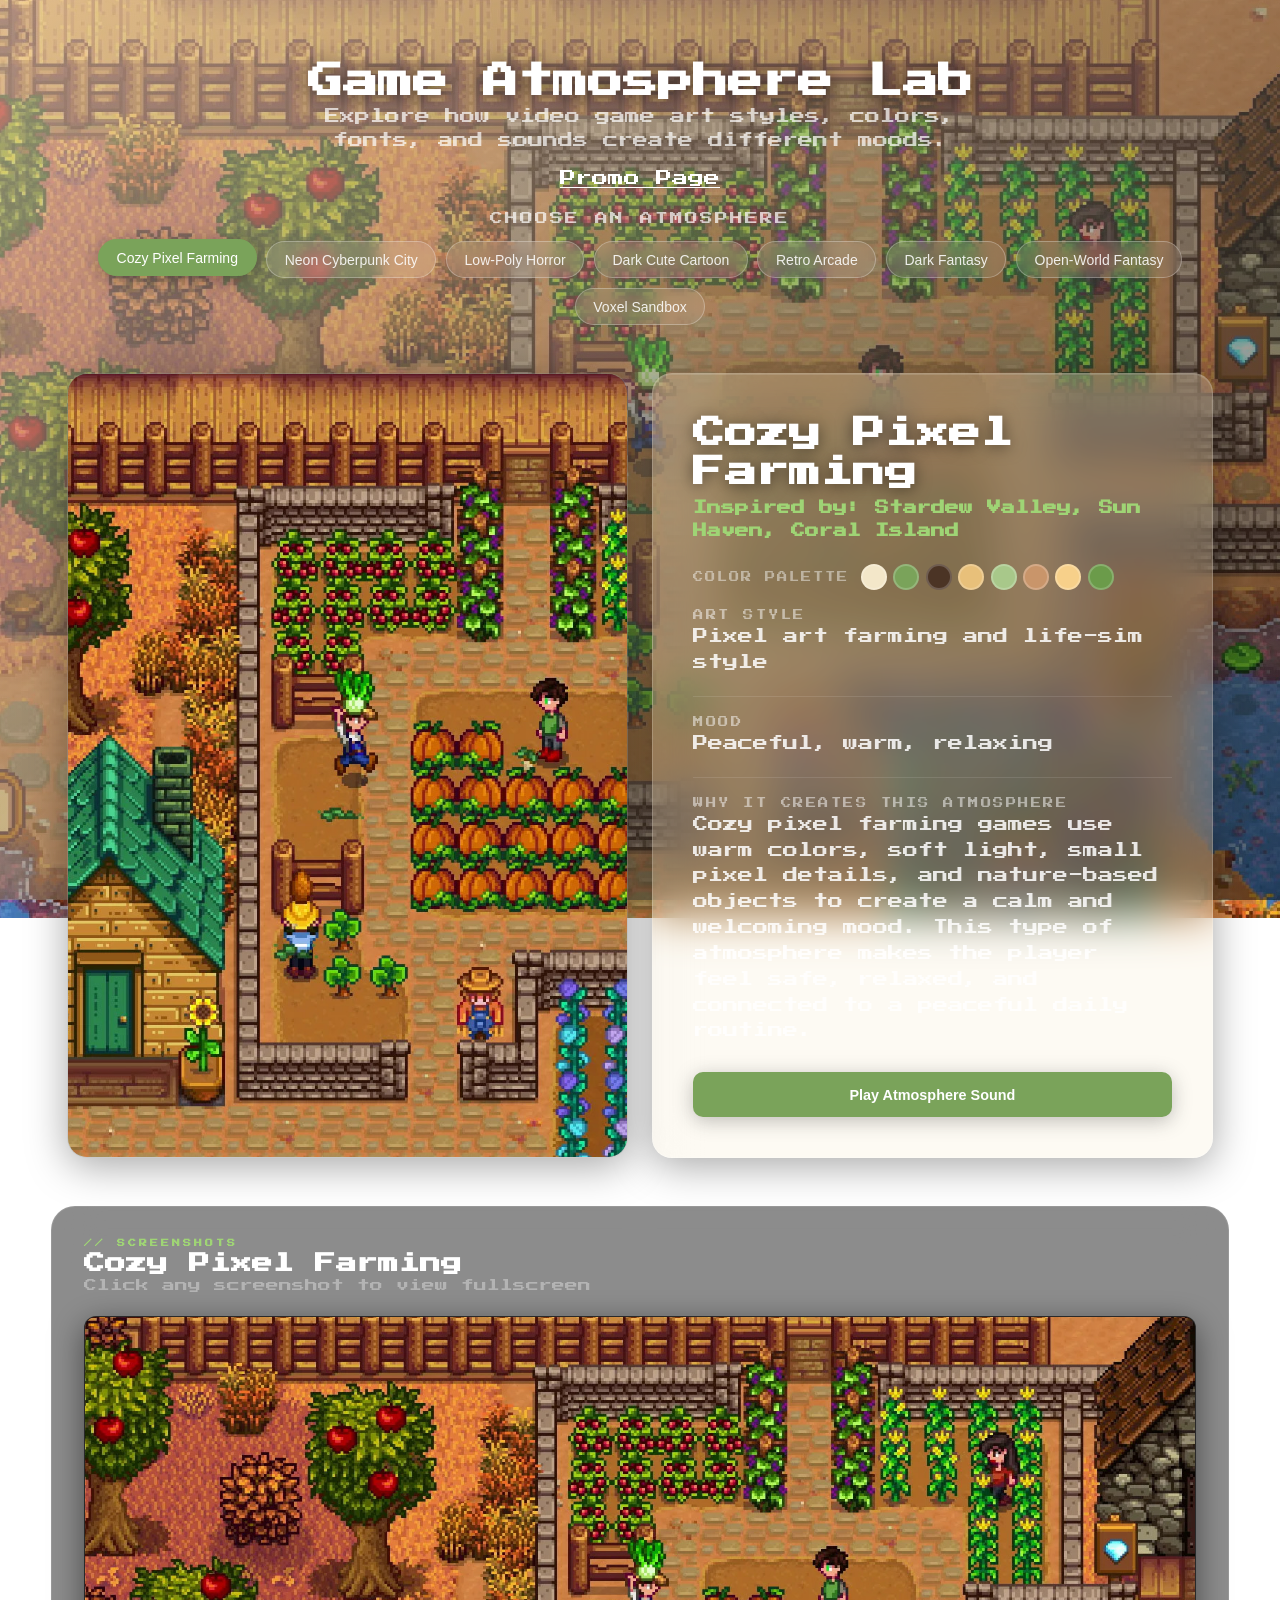
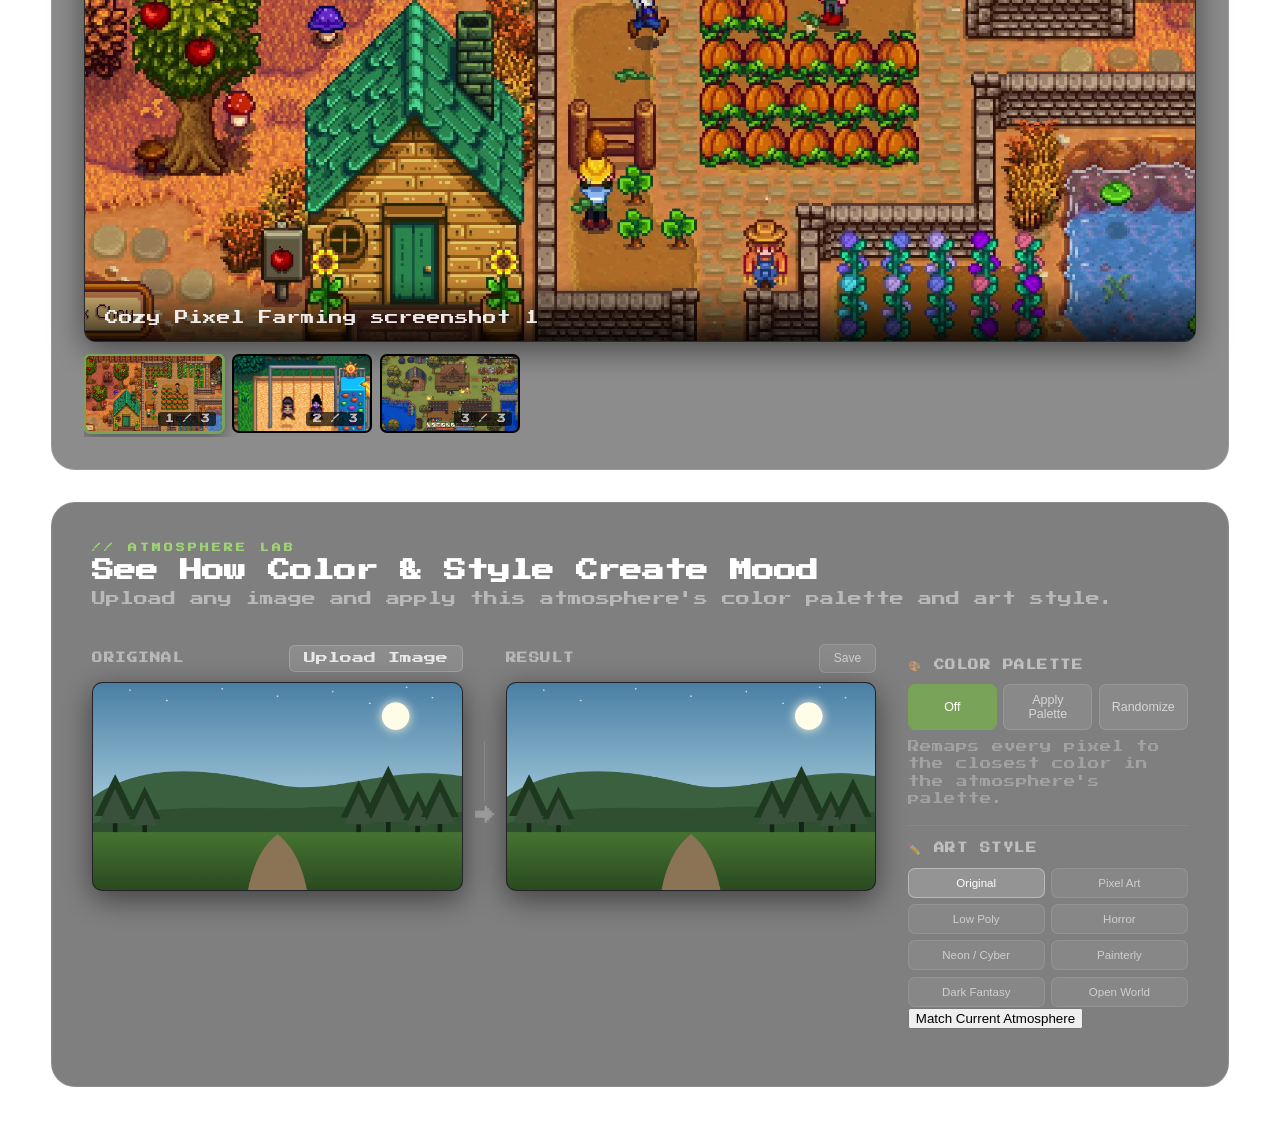
==== game-atmosphere-lab/index.html @ 30a30f2b "Update HTML structure and references Updated stylesheet and script versions, added navigation link, " ====
<!DOCTYPE html>
<html lang="en">
<head>
  <meta charset="UTF-8">

  <meta name="viewport" content="width=device-width, initial-scale=1.0">

  <title>Game Atmosphere Lab</title>

  <meta name="description" content="Explore how video game art styles, colors, fonts, and sounds create different moods.">
  <meta name="theme-color" content="#F3E7C9">

  <meta name="mobile-web-app-capable" content="yes">
  <meta name="apple-mobile-web-app-capable" content="yes">
  <meta name="apple-mobile-web-app-status-bar-style" content="default">
  <meta name="apple-mobile-web-app-title" content="AtmoLab">

  <link rel="manifest" href="manifest.json">
  <link rel="apple-touch-icon" href="icons/icon-192.png">

  <link href="https://fonts.googleapis.com/css2?family=Press+Start+2P&family=Orbitron:wght@400;700&family=Cinzel:wght@400;700&family=Creepster&family=Roboto+Condensed:wght@400;700&display=swap" rel="stylesheet">

  <link rel="stylesheet" href="style.css?v=12">
</head>

<body>

  <header>
    <h1>Game Atmosphere Lab</h1>
    <p>Explore how video game art styles, colors, fonts, and sounds create different moods.</p>

    <nav style="margin-top: 1rem;">
      <a href="promo.html" style="color:white;">Promo Page</a>
    </nav>
  </header>

  <main>

    <section class="menu-section">
      <h2>Choose an Atmosphere</h2>
      <div id="topicMenu" class="topic-menu"></div>
    </section>

    <section class="content-card">

      <div class="image-box">
        <img id="topicImage" class="topic-side-image" alt="Atmosphere image">
      </div>

      <div class="info-box">
        <h2 id="topicTitle">Topic Title</h2>

        <p id="gameExamples"></p>

        <div class="palette-section">
          <span class="palette-label">Color Palette</span>
          <div class="palette-swatches" id="paletteSwatches"></div>
        </div>

        <h3>Art Style</h3>
        <p id="artStyle"></p>

        <h3>Mood</h3>
        <p id="mood"></p>

        <h3>Why It Creates This Atmosphere</h3>
        <p id="description"></p>

        <button id="audioBtn">Play Atmosphere Sound</button>
      </div>

    </section>

    <section class="media-gallery">
      <div class="gallery-header">
        <span class="gallery-label">// Screenshots</span>
        <h2 class="gallery-title" id="galleryTitle">Atmosphere Showcase</h2>
        <p class="gallery-subtitle">Click any screenshot to view fullscreen</p>
      </div>

      <div class="gallery-main">
        <div class="gallery-display" id="galleryDisplay">
          <img id="galleryMainImg" alt="Atmosphere screenshot" class="gallery-main-img">

          <div class="gallery-caption" id="galleryCaption"></div>

          <div class="gallery-expand-hint">
            Click to expand
          </div>
        </div>

        <div class="gallery-strip" id="galleryStrip"></div>
      </div>

      <div class="lightbox" id="lightbox" onclick="closeLightbox()">
        <button class="lightbox-close" onclick="closeLightbox()">✕</button>
        <button class="lightbox-prev" id="lightboxPrev" onclick="lightboxNav(-1,event)">&#8249;</button>
        <button class="lightbox-next" id="lightboxNext" onclick="lightboxNav(1,event)">&#8250;</button>

        <img class="lightbox-img" id="lightboxImg" alt="Expanded screenshot" onclick="event.stopPropagation()">

        <div class="lightbox-caption" id="lightboxCaption"></div>
        <div class="lightbox-counter" id="lightboxCounter"></div>
      </div>
    </section>

    <section class="demo-lab">
      <div class="demo-lab-header">
        <span class="demo-label">// Atmosphere Lab</span>
        <h2 class="demo-title">See How Color &amp; Style Create Mood</h2>
        <p class="demo-subtitle">Upload any image and apply this atmosphere's color palette and art style.</p>
      </div>

      <div class="demo-body">
        <div class="canvas-area">

          <div class="canvas-col">
            <div class="canvas-top-bar">
              <span class="canvas-tag">Original</span>

              <label class="upload-btn" for="imageUpload">
                Upload Image
              </label>

              <input type="file" id="imageUpload" accept="image/*" style="display:none">
            </div>

            <div class="canvas-wrap">
              <canvas id="sourceCanvas" width="640" height="360"></canvas>
            </div>
          </div>

          <div class="canvas-divider">
            <div class="arrow-line"></div>
            <div class="arrow-label">→</div>
          </div>

          <div class="canvas-col">
            <div class="canvas-top-bar">
              <span class="canvas-tag" id="resultTag">Result</span>

              <button class="download-btn" onclick="downloadResult()">Save</button>
            </div>

            <div class="canvas-wrap">
              <canvas id="resultCanvas" width="640" height="360"></canvas>

              <div class="processing-overlay" id="processingOverlay">
                <div class="spinner"></div>
                <span>Processing…</span>
              </div>
            </div>
          </div>

        </div>

        <div class="demo-controls">

          <div class="control-group">
            <span class="control-label">🎨 Color Palette</span>

            <div class="toggle-row">
              <button class="demo-btn active" id="btnColorOff" onclick="setColor('off')">Off</button>
              <button class="demo-btn" id="btnColorOn" onclick="setColor('on')">Apply Palette</button>
              <button class="demo-btn" id="btnColorRandom" onclick="setColor('random')">Randomize</button>
            </div>

            <p class="control-hint">Remaps every pixel to the closest color in the atmosphere's palette.</p>
          </div>

          <div class="control-divider"></div>

          <div class="control-group">
            <span class="control-label">✏️ Art Style</span>

            <div class="style-grid">
              <button class="style-btn active" onclick="setStyle('none')" data-style="none">Original</button>
              <button class="style-btn" onclick="setStyle('pixel')" data-style="pixel">Pixel Art</button>
              <button class="style-btn" onclick="setStyle('lowpoly')" data-style="lowpoly">Low Poly</button>
              <button class="style-btn" onclick="setStyle('horror')" data-style="horror">Horror</button>
              <button class="style-btn" onclick="setStyle('neon')" data-style="neon">Neon / Cyber</button>
              <button class="style-btn" onclick="setStyle('painterly')" data-style="painterly">Painterly</button>
              <button class="style-btn" onclick="setStyle('darkfantasy')" data-style="darkfantasy">Dark Fantasy</button>
              <button class="style-btn" onclick="setStyle('openworld')" data-style="openworld">Open World</button>
            </div>

            <button class="match-btn" onclick="matchCurrentAtmosphere()">Match Current Atmosphere</button>
          </div>

        </div>
      </div>
    </section>

  </main>

  <script src="script.js?v=12"></script>

  <script>
    if ("serviceWorker" in navigator) {
      window.addEventListener("load", function () {
        navigator.serviceWorker.register("./service-worker.js")
          .then(function (registration) {
            console.log("Service worker registered:", registration.scope);
          })
          .catch(function (error) {
            console.log("Service worker registration failed:", error);
          });
      });
    }
  </script>

</body>
</html>
---- game-atmosphere-lab/style.css ----
/* Game Atmosphere Lab */
:root {
  --accent-color: #7AA35A;
  --text-color: #4B3425;
  --card-color: rgba(243,231,201,0.18);
  --overlay-color: rgba(0,0,0,0.45);
}

* {
  box-sizing: border-box;
}

body {
  margin: 0;
  font-family: Arial, sans-serif;
  color: var(--text-color);
  min-height: 100vh;
  overflow-x: hidden;
  position: relative;
}

/* BG */
.bg-layer {
  position: fixed;
  inset: 0;
  z-index: -2;
  background-size: cover;
  background-position: center;
  background-repeat: no-repeat;
  opacity: 0;
  transform: scale(1.08);
}

.bg-layer.active {
  animation: bgIn 1.2s cubic-bezier(0.22, 1, 0.36, 1) forwards;
}

.bg-layer.leaving {
  animation: bgOut 0.5s ease forwards;
}

@keyframes bgIn {
  from {
    opacity: 0;
    transform: scale(1.12);
  }

  to {
    opacity: 1;
    transform: scale(1.04);
  }
}

@keyframes bgOut {
  from {
    opacity: 1;
  }

  to {
    opacity: 0;
  }
}

.bg-overlay {
  position: fixed;
  inset: 0;
  z-index: -1;
  background: var(--overlay-color);
  transition: background 0.8s ease;
}

/* HEADER */
header {
  text-align: center;
  padding: 2.5rem 1rem 1rem;
  position: relative;
  z-index: 1;
}

header h1 {
  margin-bottom: 0.4rem;
  font-size: 2.2rem;
  color: #fff;
  text-shadow: 0 2px 20px rgba(0,0,0,0.6);
}

header p {
  max-width: 650px;
  margin: 0 auto;
  line-height: 1.6;
  color: rgba(255,255,255,0.7);
  font-size: 0.95rem;
}

/* MAIN */
main {
  width: 92%;
  max-width: 1200px;
  margin: 0 auto;
  position: relative;
  z-index: 1;
}

/* MENU */
.menu-section {
  text-align: center;
  margin-bottom: 2rem;
}

.menu-section h2 {
  color: rgba(255,255,255,0.7);
  font-size: 0.8rem;
  letter-spacing: 2px;
  text-transform: uppercase;
  margin-bottom: 1rem;
  font-weight: 500;
}

.topic-menu {
  display: flex;
  flex-wrap: wrap;
  gap: 0.6rem;
  justify-content: center;
}

.topic-btn {
  border: 1px solid rgba(255,255,255,0.28);
  background: rgba(255,255,255,0.1);
  color: rgba(255,255,255,0.88);
  padding: 0.6rem 1.1rem;
  border-radius: 999px;
  cursor: pointer;
  font-weight: 500;
  font-size: 0.875rem;
  transition: all 0.25s ease;
  backdrop-filter: blur(8px);
}

.topic-btn:hover {
  background: rgba(255,255,255,0.2);
  border-color: rgba(255,255,255,0.55);
  transform: translateY(-2px);
}

.topic-btn.active {
  background: var(--accent-color);
  border-color: var(--accent-color);
  color: #fff;
  box-shadow: 0 4px 20px rgba(0,0,0,0.3);
  transform: translateY(-2px);
}

/* INFO CARD: image beside text box */
.content-card {
  display: grid;
  grid-template-columns: minmax(0, 1fr) minmax(0, 1fr);
  gap: 1.5rem;
  align-items: stretch;
  padding: 1rem;
  margin-bottom: 2rem;
}

/* Image beside the text box */
.image-box {
  display: block;
  border-radius: 20px;
  overflow: hidden;
  border: 1px solid rgba(255,255,255,0.18);
  box-shadow: 0 8px 40px rgba(0,0,0,0.35);
  background: rgba(0,0,0,0.25);
  min-height: 100%;
}

.topic-side-image {
  width: 100%;
  height: 100%;
  min-height: 420px;
  object-fit: cover;
  display: block;
}

/* Text box */
.info-box {
  background: var(--card-color);
  backdrop-filter: blur(22px);
  -webkit-backdrop-filter: blur(22px);
  padding: 2.5rem;
  border-radius: 20px;
  border: 1px solid rgba(255,255,255,0.18);
  box-shadow: 0 8px 40px rgba(0,0,0,0.35), inset 0 1px 0 rgba(255,255,255,0.12);
  width: 100%;
  color: #fff;
  animation: cardIn 0.65s cubic-bezier(0.22, 1, 0.36, 1) both;
}

@keyframes cardIn {
  from {
    opacity: 0;
    transform: translateY(30px);
  }

  to {
    opacity: 1;
    transform: translateY(0);
  }
}

.info-box h2 {
  font-size: 2rem;
  margin: 0 0 0.35rem;
  color: #fff;
  text-shadow: 0 2px 16px rgba(0,0,0,0.5);
  line-height: 1.2;
}

.info-box #gameExamples {
  color: var(--accent-color);
  font-size: 0.875rem;
  font-weight: 600;
  margin-bottom: 1.25rem;
  filter: brightness(1.3);
}

.info-box h3 {
  margin: 1.25rem 0 0.25rem;
  color: rgba(255,255,255,0.5);
  font-size: 0.65rem;
  letter-spacing: 2.5px;
  text-transform: uppercase;
  font-weight: 500;
  padding-top: 1.25rem;
  border-top: 1px solid rgba(255,255,255,0.1);
}

.info-box h3:first-of-type {
  margin-top: 0;
  padding-top: 0;
  border-top: none;
}

.info-box p {
  line-height: 1.7;
  color: rgba(255,255,255,0.85);
  font-size: 0.95rem;
  margin: 0;
}

/* PALETTE */
.palette-section {
  display: flex;
  align-items: center;
  gap: 0.75rem;
  margin: 0.5rem 0 1.25rem;
  flex-wrap: wrap;
}

.palette-label {
  font-size: 0.65rem;
  letter-spacing: 2px;
  text-transform: uppercase;
  color: rgba(255,255,255,0.45);
  font-weight: 500;
}

.palette-swatches {
  display: flex;
  gap: 0.4rem;
  flex-wrap: wrap;
}

.swatch {
  width: 26px;
  height: 26px;
  border-radius: 50%;
  border: 2px solid rgba(255,255,255,0.2);
  transition: transform 0.2s, box-shadow 0.2s;
  position: relative;
  flex-shrink: 0;
  cursor: default;
}

.swatch:hover {
  transform: scale(1.3);
  box-shadow: 0 4px 14px rgba(0,0,0,0.5);
  z-index: 2;
}

.swatch:hover::after {
  content: attr(data-hex);
  position: absolute;
  bottom: calc(100% + 6px);
  left: 50%;
  transform: translateX(-50%);
  background: rgba(0,0,0,0.85);
  color: #fff;
  font-size: 0.6rem;
  padding: 0.2rem 0.45rem;
  border-radius: 4px;
  white-space: nowrap;
  pointer-events: none;
  font-family: monospace;
}

/* AUDIO */
#audioBtn {
  margin-top: 1.75rem;
  background: var(--accent-color);
  color: #fff;
  border: none;
  padding: 0.9rem 1.5rem;
  border-radius: 10px;
  cursor: pointer;
  font-weight: 600;
  font-size: 0.9rem;
  transition: all 0.25s ease;
  width: 100%;
  box-shadow: 0 4px 20px rgba(0,0,0,0.25);
}

#audioBtn:hover {
  transform: translateY(-2px);
  filter: brightness(1.1);
}

/* GALLERY */
.media-gallery {
  background: rgba(0,0,0,0.45);
  backdrop-filter: blur(24px);
  -webkit-backdrop-filter: blur(24px);
  border: 1px solid rgba(255,255,255,0.1);
  border-radius: 24px;
  padding: 2rem;
  margin-bottom: 2rem;
  animation: cardIn 0.7s cubic-bezier(0.22, 1, 0.36, 1) 0.05s both;
}

.gallery-header {
  margin-bottom: 1.5rem;
}

.gallery-label {
  font-size: 0.5rem;
  letter-spacing: 3px;
  text-transform: uppercase;
  color: var(--accent-color);
  font-weight: 600;
  display: block;
  margin-bottom: 0.4rem;
  filter: brightness(1.3);
}

.gallery-title {
  font-size: 1.3rem;
  color: #fff;
  margin: 0 0 0.3rem;
  font-weight: 700;
}

.gallery-subtitle {
  font-size: 0.8rem;
  color: rgba(255,255,255,0.35);
  margin: 0;
}

.gallery-main {
  display: flex;
  flex-direction: column;
  gap: 0.75rem;
}

/* Main display */
.gallery-display {
  position: relative;
  border-radius: 12px;
  overflow: hidden;
  background: #111;
  border: 1px solid rgba(255,255,255,0.1);
  box-shadow: 0 8px 32px rgba(0,0,0,0.5);
  cursor: pointer;
  aspect-ratio: 16 / 9;
}

.gallery-main-img {
  width: 100%;
  height: 100%;
  object-fit: cover;
  display: block;
  transition: transform 0.5s ease, opacity 0.3s ease;
}

.gallery-display:hover .gallery-main-img {
  transform: scale(1.03);
}

.gallery-caption {
  position: absolute;
  bottom: 0;
  left: 0;
  right: 0;
  background: linear-gradient(transparent, rgba(0,0,0,0.8));
  color: rgba(255,255,255,0.9);
  font-size: 0.85rem;
  padding: 2rem 1.25rem 1rem;
  pointer-events: none;
}

.gallery-expand-hint {
  position: absolute;
  top: 12px;
  right: 12px;
  background: rgba(0,0,0,0.6);
  border: 1px solid rgba(255,255,255,0.15);
  color: rgba(255,255,255,0.7);
  font-size: 0.65rem;
  padding: 0.3rem 0.65rem;
  border-radius: 6px;
  display: flex;
  align-items: center;
  gap: 0.4rem;
  backdrop-filter: blur(6px);
  opacity: 0;
  transition: opacity 0.2s;
  pointer-events: none;
}

.gallery-display:hover .gallery-expand-hint {
  opacity: 1;
}

/* Strip */
.gallery-strip {
  display: flex;
  gap: 0.5rem;
  overflow-x: auto;
  padding-bottom: 0.25rem;
  scrollbar-width: thin;
  scrollbar-color: rgba(255,255,255,0.2) transparent;
}

.gallery-strip::-webkit-scrollbar {
  height: 4px;
}

.gallery-strip::-webkit-scrollbar-thumb {
  background: rgba(255,255,255,0.2);
  border-radius: 2px;
}

.thumb {
  flex-shrink: 0;
  width: 140px;
  height: 79px;
  border-radius: 7px;
  overflow: hidden;
  border: 2px solid transparent;
  cursor: pointer;
  transition: all 0.2s ease;
  position: relative;
  background: #000;
}

.thumb:hover {
  border-color: rgba(255,255,255,0.45);
  transform: translateY(-3px);
  box-shadow: 0 6px 18px rgba(0,0,0,0.5);
}

.thumb.active {
  border-color: var(--accent-color);
  box-shadow: 0 0 0 1px var(--accent-color), 0 6px 18px rgba(0,0,0,0.4);
}

.thumb img {
  width: 100%;
  height: 100%;
  object-fit: cover;
  display: block;
  transition: transform 0.25s;
}

.thumb:hover img {
  transform: scale(1.08);
}

.thumb-num {
  position: absolute;
  bottom: 5px;
  right: 6px;
  background: rgba(0,0,0,0.65);
  color: rgba(255,255,255,0.7);
  font-size: 0.55rem;
  font-weight: 700;
  padding: 0.15rem 0.4rem;
  border-radius: 3px;
}

/* No screenshots message */
.gallery-empty {
  text-align: center;
  color: rgba(255,255,255,0.3);
  font-size: 0.85rem;
  padding: 3rem 1rem;
}

/* LIGHTBOX */
.lightbox {
  position: fixed;
  inset: 0;
  background: rgba(0,0,0,0.94);
  z-index: 1000;
  display: none;
  align-items: center;
  justify-content: center;
  cursor: pointer;
  backdrop-filter: blur(10px);
}

.lightbox.open {
  display: flex;
}

.lightbox-img {
  max-width: 88vw;
  max-height: 82vh;
  object-fit: contain;
  border-radius: 8px;
  box-shadow: 0 20px 60px rgba(0,0,0,0.8);
  cursor: default;
  animation: scaleIn 0.25s cubic-bezier(0.22, 1, 0.36, 1);
}

@keyframes scaleIn {
  from {
    transform: scale(0.92);
    opacity: 0;
  }

  to {
    transform: scale(1);
    opacity: 1;
  }
}

.lightbox-close {
  position: absolute;
  top: 1.25rem;
  right: 1.5rem;
  background: rgba(255,255,255,0.1);
  border: 1px solid rgba(255,255,255,0.2);
  color: #fff;
  width: 38px;
  height: 38px;
  border-radius: 50%;
  font-size: 1rem;
  cursor: pointer;
  transition: background 0.2s;
  display: flex;
  align-items: center;
  justify-content: center;
}

.lightbox-close:hover {
  background: rgba(255,255,255,0.25);
}

.lightbox-prev,
.lightbox-next {
  position: absolute;
  top: 50%;
  transform: translateY(-50%);
  background: rgba(255,255,255,0.1);
  border: 1px solid rgba(255,255,255,0.15);
  color: #fff;
  width: 52px;
  height: 52px;
  border-radius: 50%;
  font-size: 1.75rem;
  cursor: pointer;
  transition: all 0.2s;
  display: flex;
  align-items: center;
  justify-content: center;
}

.lightbox-prev {
  left: 1.5rem;
}

.lightbox-next {
  right: 1.5rem;
}

.lightbox-prev:hover,
.lightbox-next:hover {
  background: rgba(255,255,255,0.22);
  transform: translateY(-50%) scale(1.08);
}

.lightbox-prev:disabled,
.lightbox-next:disabled {
  opacity: 0.2;
  cursor: default;
  pointer-events: none;
}

.lightbox-caption {
  position: absolute;
  bottom: 3rem;
  left: 50%;
  transform: translateX(-50%);
  color: rgba(255,255,255,0.75);
  font-size: 0.875rem;
  text-align: center;
  max-width: 600px;
  background: rgba(0,0,0,0.55);
  padding: 0.45rem 1.25rem;
  border-radius: 999px;
  backdrop-filter: blur(6px);
  white-space: nowrap;
}

.lightbox-counter {
  position: absolute;
  bottom: 1.25rem;
  left: 50%;
  transform: translateX(-50%);
  color: rgba(255,255,255,0.4);
  font-size: 0.75rem;
  letter-spacing: 1px;
}

/* DEMO LAB */
.demo-lab {
  background: rgba(0,0,0,0.5);
  backdrop-filter: blur(24px);
  -webkit-backdrop-filter: blur(24px);
  border: 1px solid rgba(255,255,255,0.1);
  border-radius: 24px;
  padding: 2.5rem;
  margin-bottom: 3rem;
  animation: cardIn 0.7s cubic-bezier(0.22, 1, 0.36, 1) 0.1s both;
}

.demo-lab-header {
  margin-bottom: 2rem;
}

.demo-label {
  font-size: 0.55rem;
  letter-spacing: 3px;
  text-transform: uppercase;
  color: var(--accent-color);
  font-weight: 600;
  display: block;
  margin-bottom: 0.5rem;
  filter: brightness(1.3);
}

.demo-title {
  font-size: 1.4rem;
  color: #fff;
  margin: 0 0 0.4rem;
  font-weight: 700;
}

.demo-subtitle {
  color: rgba(255,255,255,0.45);
  font-size: 0.875rem;
  margin: 0;
  line-height: 1.6;
}

.demo-body {
  display: grid;
  grid-template-columns: 1fr 280px;
  gap: 2rem;
  align-items: start;
}

.canvas-area {
  display: grid;
  grid-template-columns: 1fr auto 1fr;
  gap: 0.75rem;
  align-items: center;
}

.canvas-col {
  display: flex;
  flex-direction: column;
  gap: 0.5rem;
}

.canvas-top-bar {
  display: flex;
  align-items: center;
  justify-content: space-between;
  gap: 0.5rem;
  min-height: 32px;
}

.canvas-tag {
  font-size: 0.65rem;
  letter-spacing: 1.5px;
  text-transform: uppercase;
  color: rgba(255,255,255,0.45);
  font-weight: 600;
}

.upload-btn {
  display: flex;
  align-items: center;
  gap: 0.4rem;
  background: rgba(255,255,255,0.1);
  border: 1px solid rgba(255,255,255,0.2);
  color: rgba(255,255,255,0.8);
  padding: 0.4rem 0.85rem;
  border-radius: 6px;
  cursor: pointer;
  font-size: 0.75rem;
  font-weight: 500;
  transition: all 0.2s;
}

.upload-btn:hover {
  background: rgba(255,255,255,0.18);
  color: #fff;
}

.download-btn {
  display: flex;
  align-items: center;
  gap: 0.4rem;
  background: rgba(255,255,255,0.08);
  border: 1px solid rgba(255,255,255,0.15);
  color: rgba(255,255,255,0.6);
  padding: 0.4rem 0.85rem;
  border-radius: 6px;
  cursor: pointer;
  font-size: 0.75rem;
  font-weight: 500;
  transition: all 0.2s;
}

.download-btn:hover {
  background: var(--accent-color);
  border-color: var(--accent-color);
  color: #fff;
}

.canvas-wrap {
  position: relative;
  border-radius: 10px;
  overflow: hidden;
  border: 1px solid rgba(255,255,255,0.1);
  box-shadow: 0 8px 30px rgba(0,0,0,0.5);
  background: #0a0a0f;
}

.canvas-wrap canvas {
  display: block;
  width: 100%;
  height: auto;
}

.canvas-divider {
  display: flex;
  flex-direction: column;
  align-items: center;
  gap: 0.3rem;
  padding-top: 32px;
}

.arrow-line {
  width: 1px;
  height: 60px;
  background: rgba(255,255,255,0.15);
}

.arrow-label {
  font-size: 1.2rem;
  color: rgba(255,255,255,0.3);
}

.processing-overlay {
  position: absolute;
  inset: 0;
  background: rgba(0,0,0,0.7);
  display: none;
  flex-direction: column;
  align-items: center;
  justify-content: center;
  gap: 0.75rem;
  color: rgba(255,255,255,0.8);
  font-size: 0.8rem;
  letter-spacing: 1px;
}

.processing-overlay.visible {
  display: flex;
}

.spinner {
  width: 28px;
  height: 28px;
  border: 3px solid rgba(255,255,255,0.15);
  border-top-color: var(--accent-color);
  border-radius: 50%;
  animation: spin 0.8s linear infinite;
}

@keyframes spin {
  to {
    transform: rotate(360deg);
  }
}

.demo-controls {
  display: flex;
  flex-direction: column;
}

.control-group {
  padding: 1.1rem 0;
}

.control-label {
  display: block;
  font-size: 0.65rem;
  letter-spacing: 1.5px;
  text-transform: uppercase;
  color: rgba(255,255,255,0.5);
  font-weight: 600;
  margin-bottom: 0.7rem;
}

.control-hint {
  font-size: 0.72rem;
  color: rgba(255,255,255,0.28);
  margin: 0.5rem 0 0;
  line-height: 1.5;
}

.control-divider {
  height: 1px;
  background: rgba(255,255,255,0.07);
}

.toggle-row {
  display: flex;
  gap: 0.4rem;
}

.demo-btn {
  background: rgba(255,255,255,0.08);
  border: 1px solid rgba(255,255,255,0.13);
  color: rgba(255,255,255,0.65);
  padding: 0.5rem 0.75rem;
  border-radius: 7px;
  cursor: pointer;
  font-size: 0.78rem;
  font-weight: 500;
  transition: all 0.18s;
  flex: 1;
}

.demo-btn:hover {
  background: rgba(255,255,255,0.14);
  color: #fff;
}

.demo-btn.active {
  background: var(--accent-color);
  border-color: var(--accent-color);
  color: #fff;
}

.demo-btn.full {
  width: 100%;
  padding: 0.7rem;
  background: rgba(255,255,255,0.07);
  border-color: rgba(255,255,255,0.2);
  color: rgba(255,255,255,0.75);
  font-weight: 600;
}

.demo-btn.full:hover {
  background: var(--accent-color);
  border-color: var(--accent-color);
  color: #fff;
}

.style-grid {
  display: grid;
  grid-template-columns: 1fr 1fr;
  gap: 0.4rem;
}

.style-btn {
  background: rgba(255,255,255,0.06);
  border: 1px solid rgba(255,255,255,0.1);
  color: rgba(255,255,255,0.6);
  padding: 0.5rem 0.4rem;
  border-radius: 7px;
  cursor: pointer;
  font-size: 0.72rem;
  font-weight: 500;
  transition: all 0.18s;
  text-align: center;
}

.style-btn:hover {
  background: rgba(255,255,255,0.13);
  color: #fff;
}

.style-btn.active {
  background: rgba(255,255,255,0.16);
  border-color: rgba(255,255,255,0.35);
  color: #fff;
}

/* FOOTER */
footer {
  text-align: center;
  padding: 1.5rem 1rem;
  font-size: 0.8rem;
  color: rgba(255,255,255,0.3);
  position: relative;
  z-index: 1;
}

footer a {
  color: rgba(255,255,255,0.45);
  text-decoration: none;
  margin: 0 0.4rem;
  transition: color 0.2s;
}

footer a:hover {
  color: rgba(255,255,255,0.9);
}

/* FONT THEMES */
.pixel,
.retro-arcade,
.voxel-sandbox {
  font-family: "Press Start 2P", cursive;
}

.cyberpunk {
  font-family: "Orbitron", sans-serif;
}

.low-poly-horror {
  font-family: "Roboto Condensed", sans-serif;
  letter-spacing: 1px;
}

.dark-cute {
  font-family: "Creepster", cursive;
}

.dark-fantasy,
.open-world-fantasy {
  font-family: "Cinzel", serif;
}

/* RESPONSIVE */
@media (max-width: 1000px) {
  .content-card {
    grid-template-columns: 1fr;
  }

  .topic-side-image {
    min-height: 320px;
    height: 320px;
  }

  .demo-body {
    grid-template-columns: 1fr;
  }

  .canvas-area {
    grid-template-columns: 1fr;
  }

  .canvas-divider {
    flex-direction: row;
    padding-top: 0;
  }

  .arrow-line {
    width: 40px;
    height: 1px;
  }
}

@media (max-width: 768px) {
  header h1 {
    font-size: 1.5rem;
  }

  .content-card {
    grid-template-columns: 1fr;
    padding: 0;
  }

  .topic-side-image {
    min-height: 240px;
    height: 240px;
  }

  .info-box {
    padding: 1.5rem 1.25rem;
    border-radius: 16px;
  }

  .info-box h2 {
    font-size: 1.4rem;
  }

  .topic-btn {
    font-size: 0.75rem;
    padding: 0.5rem 0.8rem;
  }

  .demo-lab,
  .media-gallery {
    padding: 1.25rem;
    border-radius: 16px;
  }

  .thumb {
    width: 110px;
    height: 62px;
  }

  .lightbox-prev {
    left: 0.5rem;
  }

  .lightbox-next {
    right: 0.5rem;
  }
}
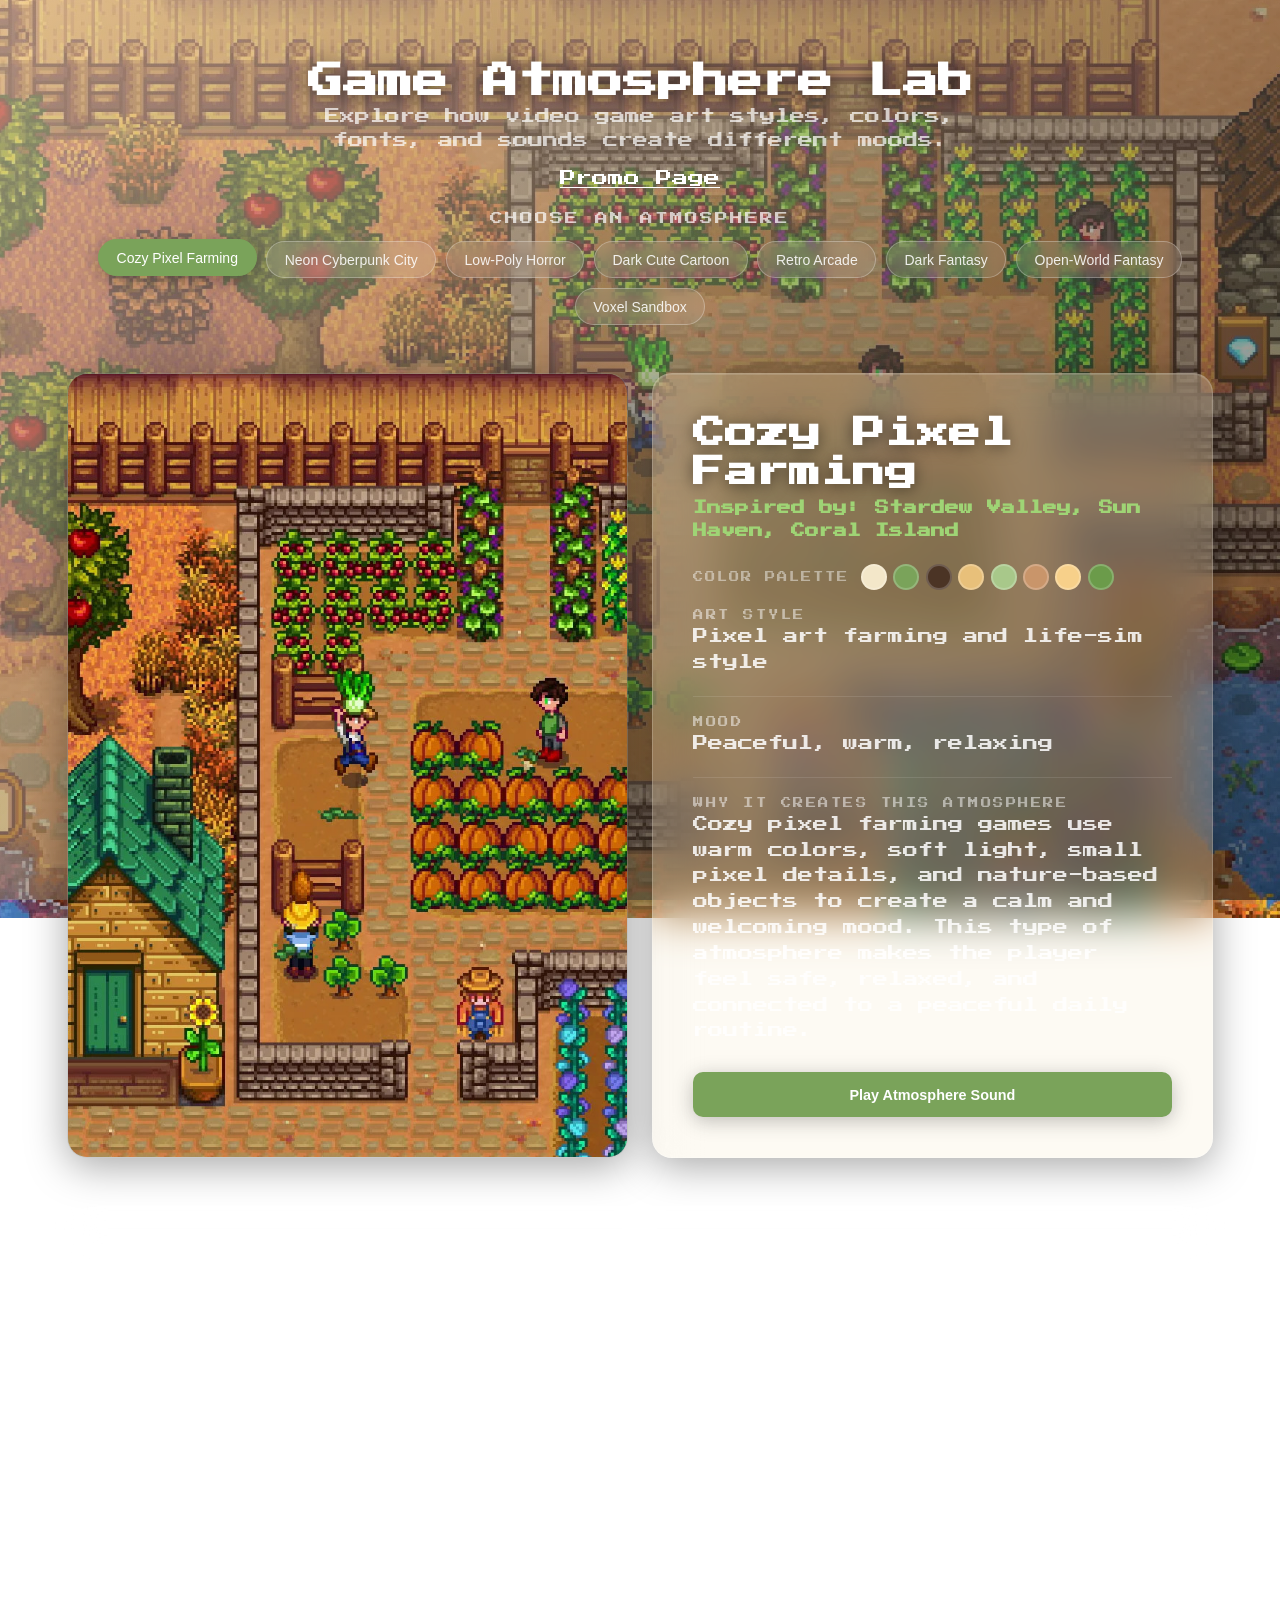
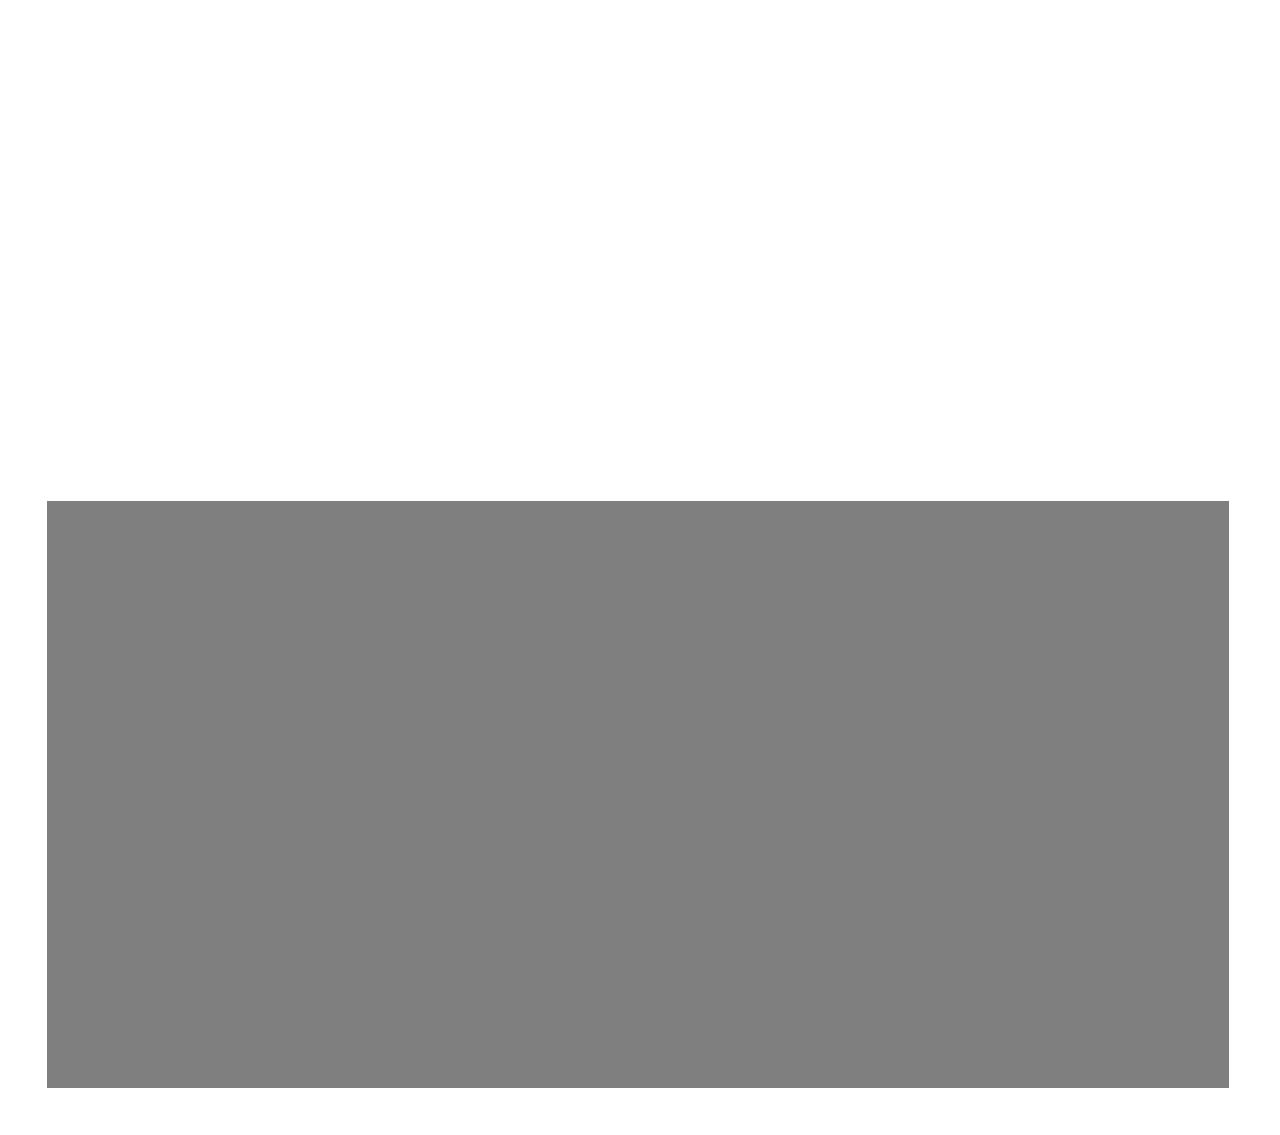
==== commit ccd5e269: "Update index.html for PWA and script versions Removed mobile web app meta tags and updated script ve" ====
--- a/game-atmosphere-lab/index.html
+++ b/game-atmosphere-lab/index.html
@@ -10,17 +10,12 @@
   <meta name="description" content="Explore how video game art styles, colors, fonts, and sounds create different moods.">
   <meta name="theme-color" content="#F3E7C9">
 
-  <meta name="mobile-web-app-capable" content="yes">
-  <meta name="apple-mobile-web-app-capable" content="yes">
-  <meta name="apple-mobile-web-app-status-bar-style" content="default">
-  <meta name="apple-mobile-web-app-title" content="AtmoLab">
-
-  <link rel="manifest" href="manifest.json">
-  <link rel="apple-touch-icon" href="icons/icon-192.png">
+  <link rel="manifest" href="/portfolio/game-atmosphere-lab/manifest.json">
+  <link rel="apple-touch-icon" href="/portfolio/game-atmosphere-lab/icons/icon-192.png">
 
   <link href="https://fonts.googleapis.com/css2?family=Press+Start+2P&family=Orbitron:wght@400;700&family=Cinzel:wght@400;700&family=Creepster&family=Roboto+Condensed:wght@400;700&display=swap" rel="stylesheet">
 
-  <link rel="stylesheet" href="style.css?v=12">
+  <link rel="stylesheet" href="style.css?v=20">
 </head>
 
 <body>
@@ -193,21 +188,8 @@
 
   </main>
 
-  <script src="script.js?v=12"></script>
-
-  <script>
-    if ("serviceWorker" in navigator) {
-      window.addEventListener("load", function () {
-        navigator.serviceWorker.register("./service-worker.js")
-          .then(function (registration) {
-            console.log("Service worker registered:", registration.scope);
-          })
-          .catch(function (error) {
-            console.log("Service worker registration failed:", error);
-          });
-      });
-    }
-  </script>
+  <script src="script.js?v=20"></script>
+  <script src="pwa-register.js?v=20"></script>
 
 </body>
 </html>
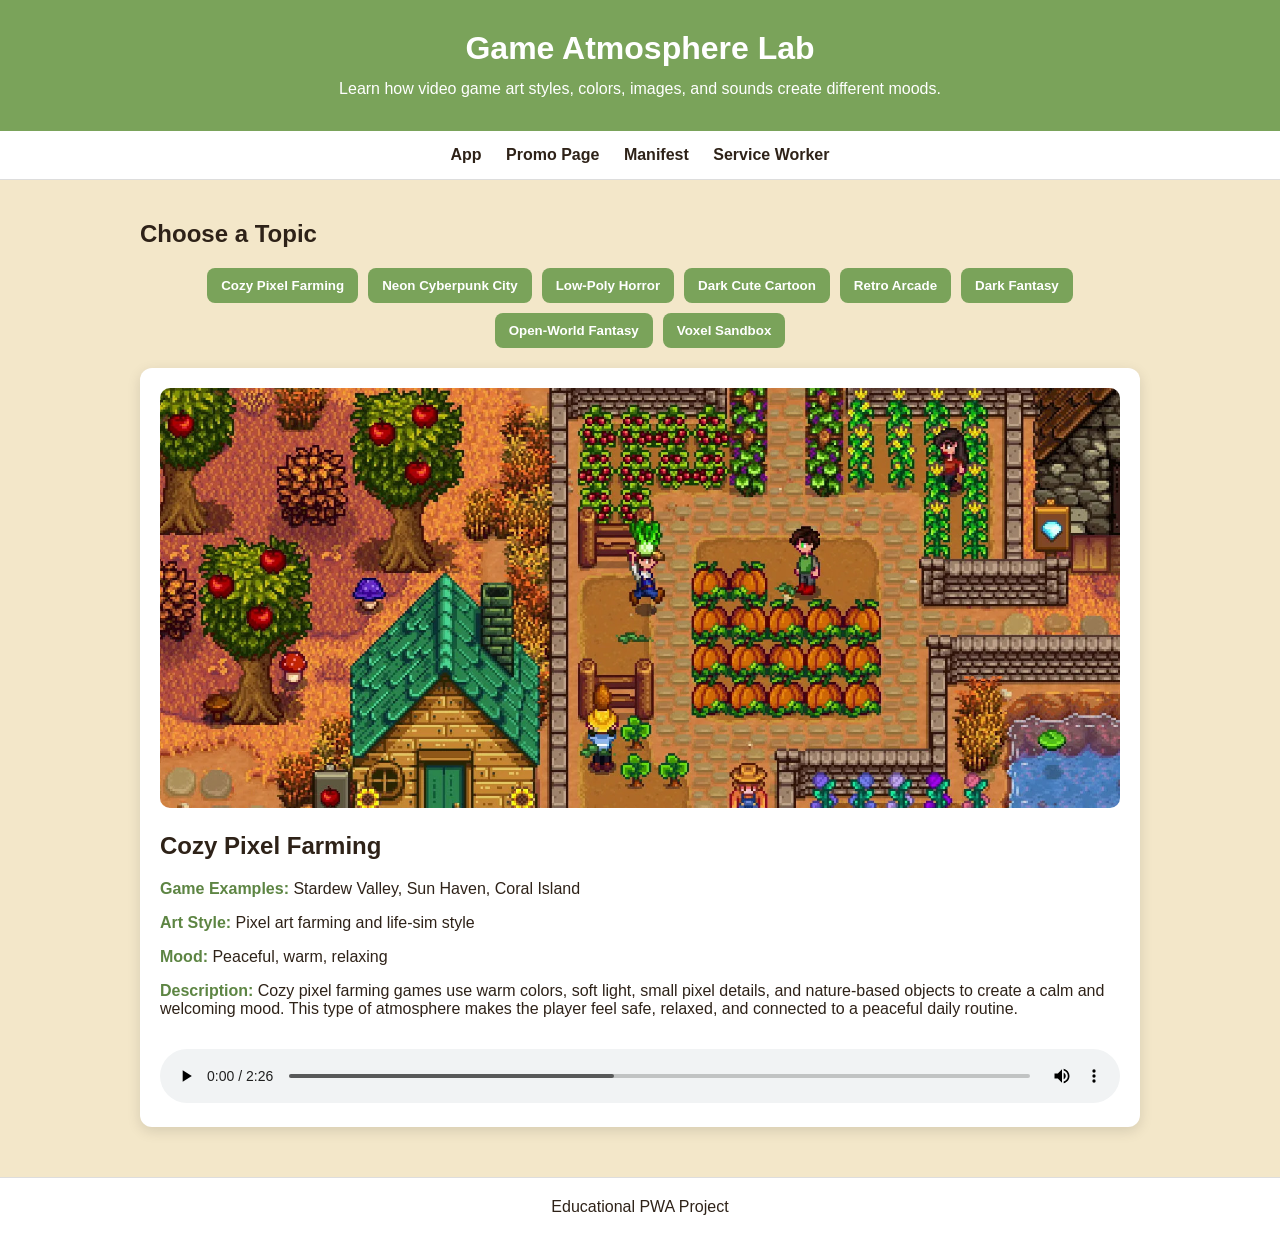
==== commit fddc374c: "Update HTML structure and styles for Game Lab" ====
--- a/game-atmosphere-lab/index.html
+++ b/game-atmosphere-lab/index.html
@@ -7,189 +7,247 @@
 
   <title>Game Atmosphere Lab</title>
 
-  <meta name="description" content="Explore how video game art styles, colors, fonts, and sounds create different moods.">
-  <meta name="theme-color" content="#F3E7C9">
+  <meta name="description" content="An educational PWA about video game atmosphere.">
+  <meta name="theme-color" content="#7aa35a">
 
   <link rel="manifest" href="/portfolio/game-atmosphere-lab/manifest.json">
   <link rel="apple-touch-icon" href="/portfolio/game-atmosphere-lab/icons/icon-192.png">
 
-  <link href="https://fonts.googleapis.com/css2?family=Press+Start+2P&family=Orbitron:wght@400;700&family=Cinzel:wght@400;700&family=Creepster&family=Roboto+Condensed:wght@400;700&display=swap" rel="stylesheet">
-
-  <link rel="stylesheet" href="style.css?v=20">
+  <style>
+    body {
+      margin: 0;
+      font-family: Arial, sans-serif;
+      background: #f3e7c9;
+      color: #2e2218;
+    }
+
+    header {
+      background: #7aa35a;
+      color: white;
+      text-align: center;
+      padding: 30px 20px;
+    }
+
+    header h1 {
+      margin: 0;
+      font-size: 2rem;
+    }
+
+    header p {
+      margin: 10px auto 0;
+      max-width: 700px;
+      line-height: 1.5;
+    }
+
+    nav {
+      text-align: center;
+      padding: 15px;
+      background: #ffffff;
+      border-bottom: 1px solid #ddd;
+    }
+
+    nav a {
+      color: #2e2218;
+      text-decoration: none;
+      font-weight: bold;
+      margin: 0 10px;
+    }
+
+    main {
+      max-width: 1000px;
+      margin: 0 auto;
+      padding: 20px;
+    }
+
+    .menu {
+      display: flex;
+      flex-wrap: wrap;
+      gap: 10px;
+      margin-bottom: 20px;
+      justify-content: center;
+    }
+
+    .menu button {
+      border: none;
+      background: #7aa35a;
+      color: white;
+      padding: 10px 14px;
+      border-radius: 8px;
+      cursor: pointer;
+      font-weight: bold;
+    }
+
+    .menu button:hover {
+      background: #5d8543;
+    }
+
+    .card {
+      background: white;
+      border-radius: 12px;
+      padding: 20px;
+      box-shadow: 0 4px 14px rgba(0,0,0,0.12);
+    }
+
+    .card img {
+      width: 100%;
+      max-height: 420px;
+      object-fit: cover;
+      border-radius: 10px;
+      background: #ddd;
+    }
+
+    .info {
+      margin-top: 20px;
+    }
+
+    .info h2 {
+      margin-top: 0;
+    }
+
+    .label {
+      font-weight: bold;
+      color: #5d8543;
+    }
+
+    audio {
+      width: 100%;
+      margin-top: 15px;
+    }
+
+    footer {
+      text-align: center;
+      padding: 20px;
+      margin-top: 30px;
+      background: #ffffff;
+      border-top: 1px solid #ddd;
+    }
+  </style>
 </head>
 
 <body>
 
   <header>
     <h1>Game Atmosphere Lab</h1>
-    <p>Explore how video game art styles, colors, fonts, and sounds create different moods.</p>
-
-    <nav style="margin-top: 1rem;">
-      <a href="promo.html" style="color:white;">Promo Page</a>
-    </nav>
+    <p>
+      Learn how video game art styles, colors, images, and sounds create different moods.
+    </p>
   </header>
 
+  <nav>
+    <a href="index.html">App</a>
+    <a href="promo.html">Promo Page</a>
+    <a href="manifest.json">Manifest</a>
+    <a href="service-worker.js">Service Worker</a>
+  </nav>
+
   <main>
-
-    <section class="menu-section">
-      <h2>Choose an Atmosphere</h2>
-      <div id="topicMenu" class="topic-menu"></div>
-    </section>
-
-    <section class="content-card">
-
-      <div class="image-box">
-        <img id="topicImage" class="topic-side-image" alt="Atmosphere image">
-      </div>
-
-      <div class="info-box">
-        <h2 id="topicTitle">Topic Title</h2>
-
-        <p id="gameExamples"></p>
-
-        <div class="palette-section">
-          <span class="palette-label">Color Palette</span>
-          <div class="palette-swatches" id="paletteSwatches"></div>
-        </div>
-
-        <h3>Art Style</h3>
-        <p id="artStyle"></p>
-
-        <h3>Mood</h3>
-        <p id="mood"></p>
-
-        <h3>Why It Creates This Atmosphere</h3>
-        <p id="description"></p>
-
-        <button id="audioBtn">Play Atmosphere Sound</button>
-      </div>
-
-    </section>
-
-    <section class="media-gallery">
-      <div class="gallery-header">
-        <span class="gallery-label">// Screenshots</span>
-        <h2 class="gallery-title" id="galleryTitle">Atmosphere Showcase</h2>
-        <p class="gallery-subtitle">Click any screenshot to view fullscreen</p>
-      </div>
-
-      <div class="gallery-main">
-        <div class="gallery-display" id="galleryDisplay">
-          <img id="galleryMainImg" alt="Atmosphere screenshot" class="gallery-main-img">
-
-          <div class="gallery-caption" id="galleryCaption"></div>
-
-          <div class="gallery-expand-hint">
-            Click to expand
-          </div>
-        </div>
-
-        <div class="gallery-strip" id="galleryStrip"></div>
-      </div>
-
-      <div class="lightbox" id="lightbox" onclick="closeLightbox()">
-        <button class="lightbox-close" onclick="closeLightbox()">✕</button>
-        <button class="lightbox-prev" id="lightboxPrev" onclick="lightboxNav(-1,event)">&#8249;</button>
-        <button class="lightbox-next" id="lightboxNext" onclick="lightboxNav(1,event)">&#8250;</button>
-
-        <img class="lightbox-img" id="lightboxImg" alt="Expanded screenshot" onclick="event.stopPropagation()">
-
-        <div class="lightbox-caption" id="lightboxCaption"></div>
-        <div class="lightbox-counter" id="lightboxCounter"></div>
+    <h2>Choose a Topic</h2>
+
+    <div id="topicMenu" class="menu"></div>
+
+    <section class="card">
+      <img id="topicImage" src="" alt="Topic image">
+
+      <div class="info">
+        <h2 id="topicTitle">Loading...</h2>
+
+        <p>
+          <span class="label">Game Examples:</span>
+          <span id="gameExamples"></span>
+        </p>
+
+        <p>
+          <span class="label">Art Style:</span>
+          <span id="artStyle"></span>
+        </p>
+
+        <p>
+          <span class="label">Mood:</span>
+          <span id="mood"></span>
+        </p>
+
+        <p>
+          <span class="label">Description:</span>
+          <span id="description"></span>
+        </p>
+
+        <audio id="topicAudio" controls></audio>
       </div>
     </section>
-
-    <section class="demo-lab">
-      <div class="demo-lab-header">
-        <span class="demo-label">// Atmosphere Lab</span>
-        <h2 class="demo-title">See How Color &amp; Style Create Mood</h2>
-        <p class="demo-subtitle">Upload any image and apply this atmosphere's color palette and art style.</p>
-      </div>
-
-      <div class="demo-body">
-        <div class="canvas-area">
-
-          <div class="canvas-col">
-            <div class="canvas-top-bar">
-              <span class="canvas-tag">Original</span>
-
-              <label class="upload-btn" for="imageUpload">
-                Upload Image
-              </label>
-
-              <input type="file" id="imageUpload" accept="image/*" style="display:none">
-            </div>
-
-            <div class="canvas-wrap">
-              <canvas id="sourceCanvas" width="640" height="360"></canvas>
-            </div>
-          </div>
-
-          <div class="canvas-divider">
-            <div class="arrow-line"></div>
-            <div class="arrow-label">→</div>
-          </div>
-
-          <div class="canvas-col">
-            <div class="canvas-top-bar">
-              <span class="canvas-tag" id="resultTag">Result</span>
-
-              <button class="download-btn" onclick="downloadResult()">Save</button>
-            </div>
-
-            <div class="canvas-wrap">
-              <canvas id="resultCanvas" width="640" height="360"></canvas>
-
-              <div class="processing-overlay" id="processingOverlay">
-                <div class="spinner"></div>
-                <span>Processing…</span>
-              </div>
-            </div>
-          </div>
-
-        </div>
-
-        <div class="demo-controls">
-
-          <div class="control-group">
-            <span class="control-label">🎨 Color Palette</span>
-
-            <div class="toggle-row">
-              <button class="demo-btn active" id="btnColorOff" onclick="setColor('off')">Off</button>
-              <button class="demo-btn" id="btnColorOn" onclick="setColor('on')">Apply Palette</button>
-              <button class="demo-btn" id="btnColorRandom" onclick="setColor('random')">Randomize</button>
-            </div>
-
-            <p class="control-hint">Remaps every pixel to the closest color in the atmosphere's palette.</p>
-          </div>
-
-          <div class="control-divider"></div>
-
-          <div class="control-group">
-            <span class="control-label">✏️ Art Style</span>
-
-            <div class="style-grid">
-              <button class="style-btn active" onclick="setStyle('none')" data-style="none">Original</button>
-              <button class="style-btn" onclick="setStyle('pixel')" data-style="pixel">Pixel Art</button>
-              <button class="style-btn" onclick="setStyle('lowpoly')" data-style="lowpoly">Low Poly</button>
-              <button class="style-btn" onclick="setStyle('horror')" data-style="horror">Horror</button>
-              <button class="style-btn" onclick="setStyle('neon')" data-style="neon">Neon / Cyber</button>
-              <button class="style-btn" onclick="setStyle('painterly')" data-style="painterly">Painterly</button>
-              <button class="style-btn" onclick="setStyle('darkfantasy')" data-style="darkfantasy">Dark Fantasy</button>
-              <button class="style-btn" onclick="setStyle('openworld')" data-style="openworld">Open World</button>
-            </div>
-
-            <button class="match-btn" onclick="matchCurrentAtmosphere()">Match Current Atmosphere</button>
-          </div>
-
-        </div>
-      </div>
-    </section>
-
   </main>
 
-  <script src="script.js?v=20"></script>
-  <script src="pwa-register.js?v=20"></script>
+  <footer>
+    Educational PWA Project
+  </footer>
+
+  <script>
+    function registerServiceWorker() {
+      if ("serviceWorker" in navigator) {
+        navigator.serviceWorker.register("/portfolio/game-atmosphere-lab/service-worker.js", {
+          scope: "/portfolio/game-atmosphere-lab/"
+        })
+        .then(function (registration) {
+          console.log("Service worker registered:", registration.scope);
+        })
+        .catch(function (error) {
+          console.log("Service worker registration failed:", error);
+        });
+      }
+    }
+
+    function loadData() {
+      fetch("data.json")
+        .then(function (response) {
+          return response.json();
+        })
+        .then(function (data) {
+          const topics = data.topics;
+          buildMenu(topics);
+          showTopic(topics[0]);
+        })
+        .catch(function (error) {
+          console.log("Could not load data.json:", error);
+          document.getElementById("topicTitle").textContent = "Could not load data.";
+        });
+    }
+
+    function buildMenu(topics) {
+      const menu = document.getElementById("topicMenu");
+      menu.innerHTML = "";
+
+      topics.forEach(function (topic) {
+        const button = document.createElement("button");
+        button.textContent = topic.title;
+
+        button.addEventListener("click", function () {
+          showTopic(topic);
+        });
+
+        menu.appendChild(button);
+      });
+    }
+
+    function showTopic(topic) {
+      document.getElementById("topicTitle").textContent = topic.title;
+      document.getElementById("gameExamples").textContent = topic.gameExamples.join(", ");
+      document.getElementById("artStyle").textContent = topic.artStyle;
+      document.getElementById("mood").textContent = topic.mood;
+      document.getElementById("description").textContent = topic.description;
+
+      document.getElementById("topicImage").src = topic.image;
+      document.getElementById("topicImage").alt = topic.imageAlt || topic.title;
+
+      document.getElementById("topicAudio").src = topic.audio;
+
+      document.body.style.backgroundColor = topic.backgroundColor || "#f3e7c9";
+      document.querySelector("header").style.backgroundColor = topic.accentColor || "#7aa35a";
+    }
+
+    window.addEventListener("load", function () {
+      registerServiceWorker();
+      loadData();
+    });
+  </script>
 
 </body>
 </html>
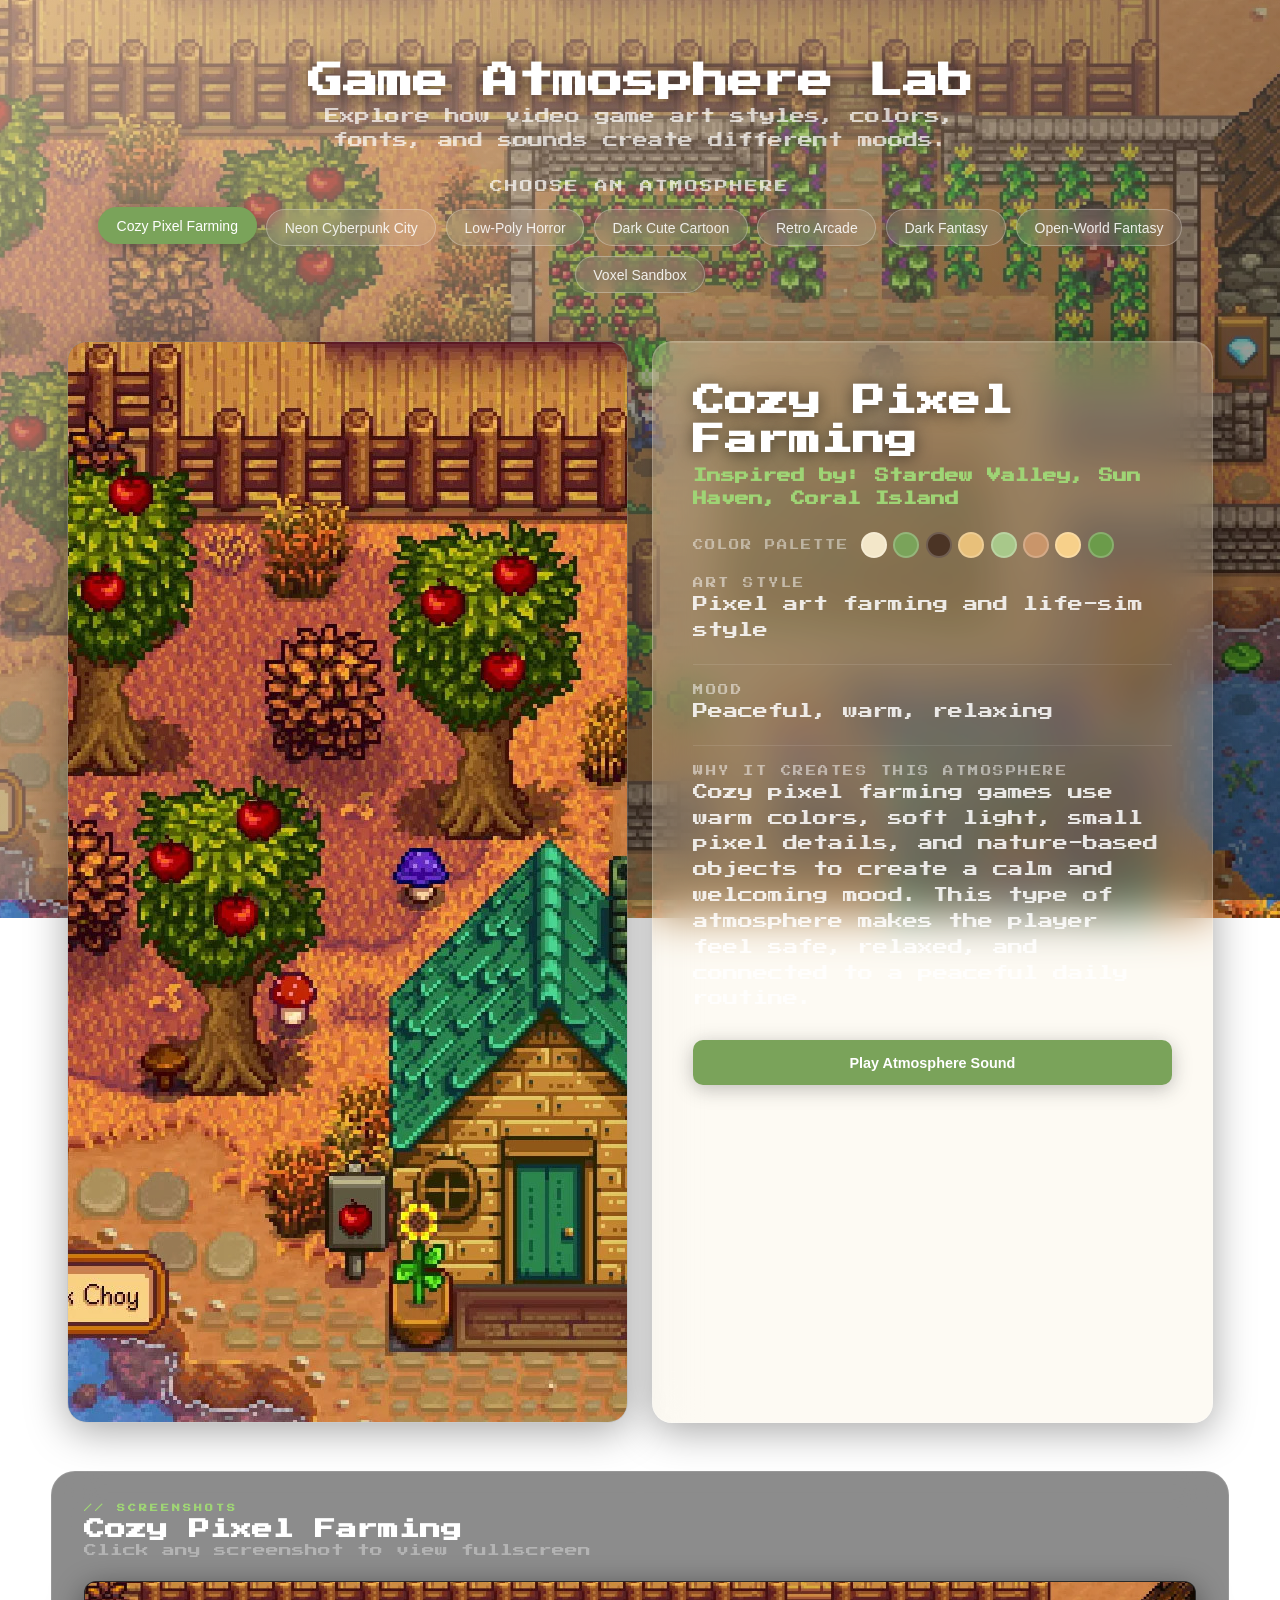
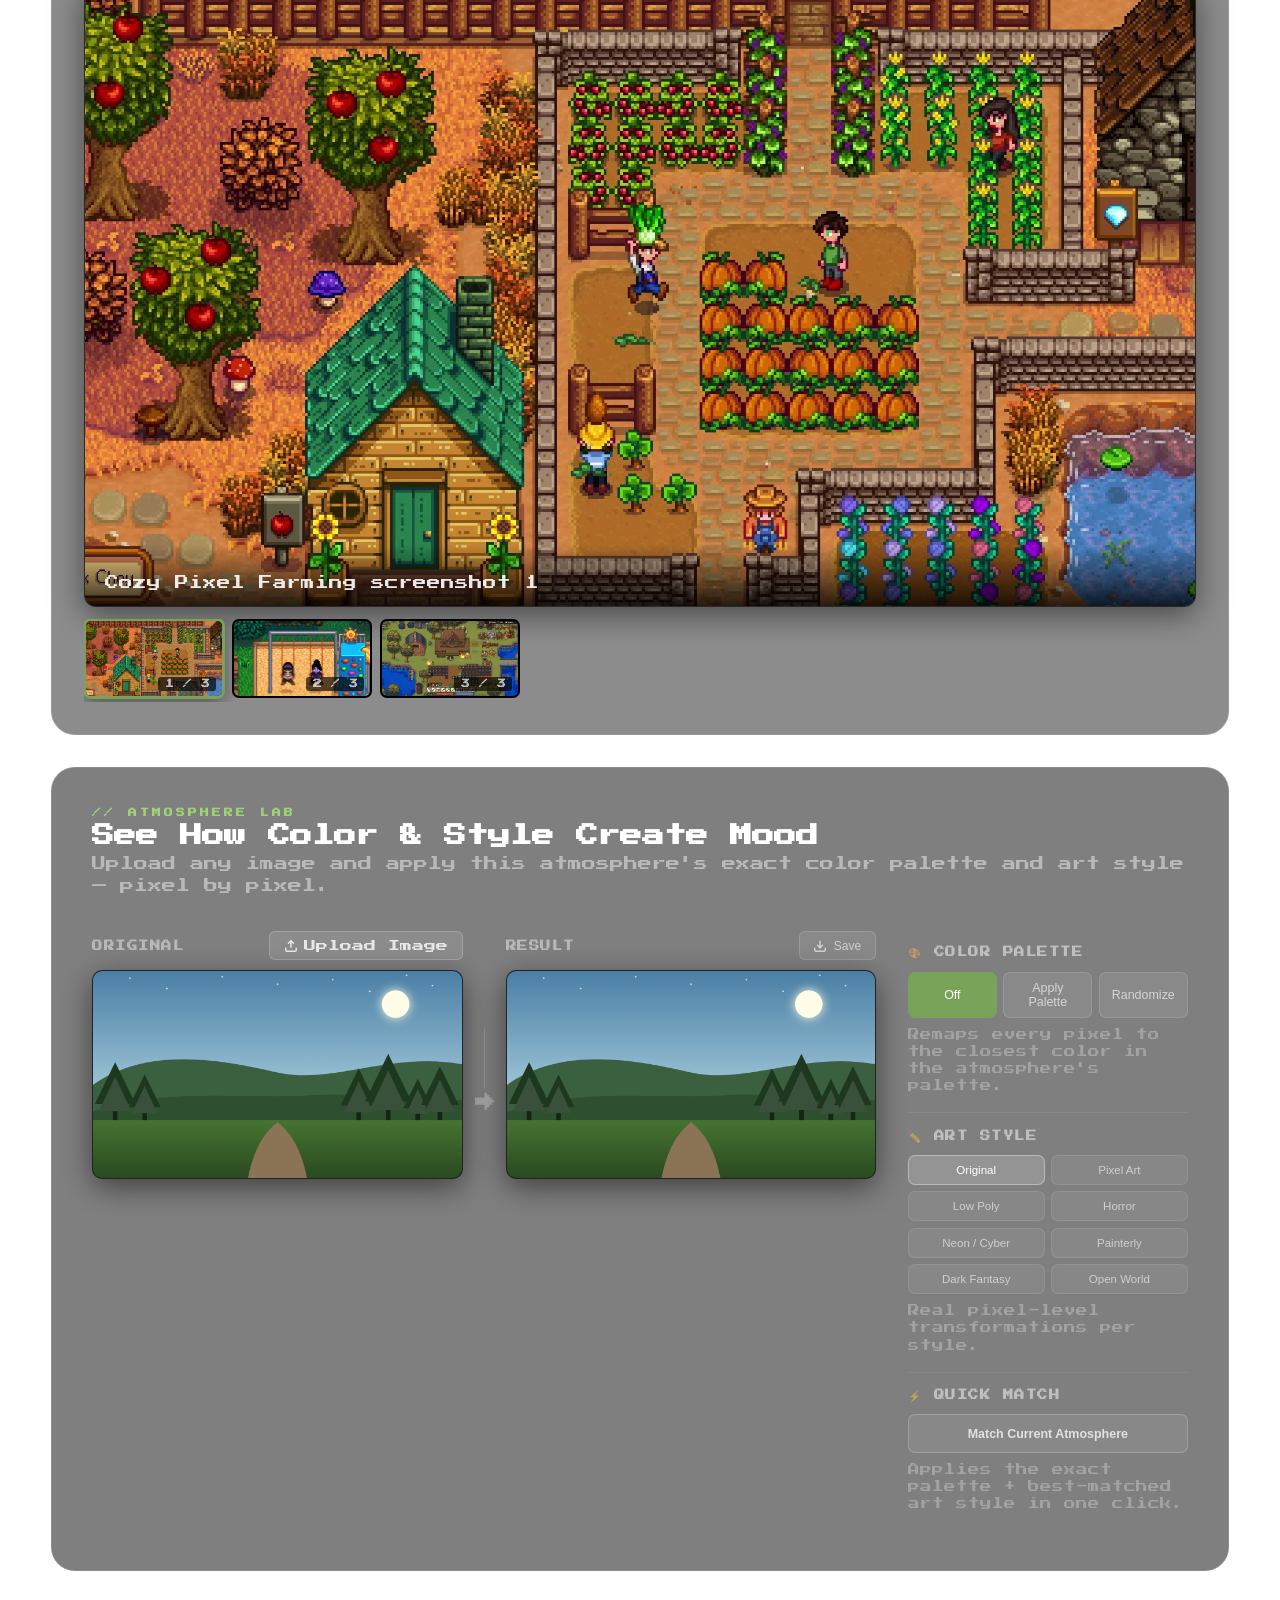
==== commit eae0c160: "Refactor index.html with new metadata and layout Updated metadata and improved structure in index.ht" ====
--- a/game-atmosphere-lab/index.html
+++ b/game-atmosphere-lab/index.html
@@ -2,252 +2,171 @@
 <html lang="en">
 <head>
   <meta charset="UTF-8">
-
   <meta name="viewport" content="width=device-width, initial-scale=1.0">
-
   <title>Game Atmosphere Lab</title>
-
-  <meta name="description" content="An educational PWA about video game atmosphere.">
-  <meta name="theme-color" content="#7aa35a">
-
-  <link rel="manifest" href="/portfolio/game-atmosphere-lab/manifest.json">
-  <link rel="apple-touch-icon" href="/portfolio/game-atmosphere-lab/icons/icon-192.png">
-
-  <style>
-    body {
-      margin: 0;
-      font-family: Arial, sans-serif;
-      background: #f3e7c9;
-      color: #2e2218;
-    }
-
-    header {
-      background: #7aa35a;
-      color: white;
-      text-align: center;
-      padding: 30px 20px;
-    }
-
-    header h1 {
-      margin: 0;
-      font-size: 2rem;
-    }
-
-    header p {
-      margin: 10px auto 0;
-      max-width: 700px;
-      line-height: 1.5;
-    }
-
-    nav {
-      text-align: center;
-      padding: 15px;
-      background: #ffffff;
-      border-bottom: 1px solid #ddd;
-    }
-
-    nav a {
-      color: #2e2218;
-      text-decoration: none;
-      font-weight: bold;
-      margin: 0 10px;
-    }
-
-    main {
-      max-width: 1000px;
-      margin: 0 auto;
-      padding: 20px;
-    }
-
-    .menu {
-      display: flex;
-      flex-wrap: wrap;
-      gap: 10px;
-      margin-bottom: 20px;
-      justify-content: center;
-    }
-
-    .menu button {
-      border: none;
-      background: #7aa35a;
-      color: white;
-      padding: 10px 14px;
-      border-radius: 8px;
-      cursor: pointer;
-      font-weight: bold;
-    }
-
-    .menu button:hover {
-      background: #5d8543;
-    }
-
-    .card {
-      background: white;
-      border-radius: 12px;
-      padding: 20px;
-      box-shadow: 0 4px 14px rgba(0,0,0,0.12);
-    }
-
-    .card img {
-      width: 100%;
-      max-height: 420px;
-      object-fit: cover;
-      border-radius: 10px;
-      background: #ddd;
-    }
-
-    .info {
-      margin-top: 20px;
-    }
-
-    .info h2 {
-      margin-top: 0;
-    }
-
-    .label {
-      font-weight: bold;
-      color: #5d8543;
-    }
-
-    audio {
-      width: 100%;
-      margin-top: 15px;
-    }
-
-    footer {
-      text-align: center;
-      padding: 20px;
-      margin-top: 30px;
-      background: #ffffff;
-      border-top: 1px solid #ddd;
-    }
-  </style>
+  <meta name="description" content="Explore how video game art styles, colors, fonts, and sounds create different moods.">
+  <meta name="theme-color" content="#F3E7C9">
+  <meta name="mobile-web-app-capable" content="yes">
+  <meta name="apple-mobile-web-app-capable" content="yes">
+  <meta name="apple-mobile-web-app-status-bar-style" content="default">
+  <meta name="apple-mobile-web-app-title" content="AtmoLab">
+  <link rel="manifest" href="manifest.json">
+  <link rel="apple-touch-icon" href="icons/icon-192.png">
+  <link href="https://fonts.googleapis.com/css2?family=Press+Start+2P&family=Orbitron:wght@400;700&family=Cinzel:wght@400;700&family=Creepster&family=Roboto+Condensed:wght@400;700&display=swap" rel="stylesheet">
+  <link rel="stylesheet" href="style.css">
 </head>
-
 <body>
 
   <header>
     <h1>Game Atmosphere Lab</h1>
-    <p>
-      Learn how video game art styles, colors, images, and sounds create different moods.
-    </p>
+    <p>Explore how video game art styles, colors, fonts, and sounds create different moods.</p>
   </header>
 
-  <nav>
-    <a href="index.html">App</a>
-    <a href="promo.html">Promo Page</a>
-    <a href="manifest.json">Manifest</a>
-    <a href="service-worker.js">Service Worker</a>
-  </nav>
+  <main>
 
-  <main>
-    <h2>Choose a Topic</h2>
+    <!-- MENU -->
+    <section class="menu-section">
+      <h2>Choose an Atmosphere</h2>
+      <div id="topicMenu" class="topic-menu"></div>
+    </section>
 
-    <div id="topicMenu" class="menu"></div>
-
-    <section class="card">
-      <img id="topicImage" src="" alt="Topic image">
-
-      <div class="info">
+    <!-- INFO CARD -->
+    <section class="content-card">
+      <div class="image-box"><img id="topicImage" src="" alt=""></div>
+      <div class="info-box">
         <h2 id="topicTitle">Loading...</h2>
-
-        <p>
-          <span class="label">Game Examples:</span>
-          <span id="gameExamples"></span>
-        </p>
-
-        <p>
-          <span class="label">Art Style:</span>
-          <span id="artStyle"></span>
-        </p>
-
-        <p>
-          <span class="label">Mood:</span>
-          <span id="mood"></span>
-        </p>
-
-        <p>
-          <span class="label">Description:</span>
-          <span id="description"></span>
-        </p>
-
-        <audio id="topicAudio" controls></audio>
+        <p id="gameExamples"></p>
+        <div class="palette-section">
+          <span class="palette-label">Color Palette</span>
+          <div class="palette-swatches" id="paletteSwatches"></div>
+        </div>
+        <h3>Art Style</h3><p id="artStyle"></p>
+        <h3>Mood</h3><p id="mood"></p>
+        <h3>Why It Creates This Atmosphere</h3><p id="description"></p>
+        <button id="audioBtn">Play Atmosphere Sound</button>
       </div>
     </section>
+
+    <!-- SCREENSHOT GALLERY -->
+    <section class="media-gallery">
+      <div class="gallery-header">
+        <span class="gallery-label">// Screenshots</span>
+        <h2 class="gallery-title" id="galleryTitle">Atmosphere Showcase</h2>
+        <p class="gallery-subtitle">Click any screenshot to view fullscreen</p>
+      </div>
+      <div class="gallery-main">
+        <div class="gallery-display" id="galleryDisplay">
+          <img id="galleryMainImg" src="" alt="" class="gallery-main-img">
+          <div class="gallery-caption" id="galleryCaption"></div>
+          <div class="gallery-expand-hint">
+            <svg width="14" height="14" viewBox="0 0 24 24" fill="none" stroke="currentColor" stroke-width="2">
+              <polyline points="15 3 21 3 21 9"></polyline>
+              <polyline points="9 21 3 21 3 15"></polyline>
+              <line x1="21" y1="3" x2="14" y2="10"></line>
+              <line x1="3" y1="21" x2="10" y2="14"></line>
+            </svg>
+            Click to expand
+          </div>
+        </div>
+        <div class="gallery-strip" id="galleryStrip"></div>
+      </div>
+      <!-- LIGHTBOX -->
+      <div class="lightbox" id="lightbox" onclick="closeLightbox()">
+        <button class="lightbox-close" onclick="closeLightbox()">✕</button>
+        <button class="lightbox-prev" id="lightboxPrev" onclick="lightboxNav(-1,event)">&#8249;</button>
+        <button class="lightbox-next" id="lightboxNext" onclick="lightboxNav(1,event)">&#8250;</button>
+        <img class="lightbox-img" id="lightboxImg" src="" alt="" onclick="event.stopPropagation()">
+        <div class="lightbox-caption" id="lightboxCaption"></div>
+        <div class="lightbox-counter" id="lightboxCounter"></div>
+      </div>
+    </section>
+
+    <!-- DEMO LAB -->
+    <section class="demo-lab">
+      <div class="demo-lab-header">
+        <span class="demo-label">// Atmosphere Lab</span>
+        <h2 class="demo-title">See How Color &amp; Style Create Mood</h2>
+        <p class="demo-subtitle">Upload any image and apply this atmosphere's exact color palette and art style — pixel by pixel.</p>
+      </div>
+      <div class="demo-body">
+        <div class="canvas-area">
+          <div class="canvas-col">
+            <div class="canvas-top-bar">
+              <span class="canvas-tag">Original</span>
+              <label class="upload-btn" for="imageUpload">
+                <svg width="14" height="14" viewBox="0 0 24 24" fill="none" stroke="currentColor" stroke-width="2.5"><path d="M21 15v4a2 2 0 0 1-2 2H5a2 2 0 0 1-2-2v-4"/><polyline points="17 8 12 3 7 8"/><line x1="12" y1="3" x2="12" y2="15"/></svg>
+                Upload Image
+              </label>
+              <input type="file" id="imageUpload" accept="image/*" style="display:none">
+            </div>
+            <div class="canvas-wrap"><canvas id="sourceCanvas" width="640" height="360"></canvas></div>
+          </div>
+          <div class="canvas-divider"><div class="arrow-line"></div><div class="arrow-label">→</div></div>
+          <div class="canvas-col">
+            <div class="canvas-top-bar">
+              <span class="canvas-tag" id="resultTag">Result</span>
+              <button class="download-btn" onclick="downloadResult()">
+                <svg width="14" height="14" viewBox="0 0 24 24" fill="none" stroke="currentColor" stroke-width="2.5"><path d="M21 15v4a2 2 0 0 1-2 2H5a2 2 0 0 1-2-2v-4"/><polyline points="7 10 12 15 17 10"/><line x1="12" y1="15" x2="12" y2="3"/></svg>
+                Save
+              </button>
+            </div>
+            <div class="canvas-wrap">
+              <canvas id="resultCanvas" width="640" height="360"></canvas>
+              <div class="processing-overlay" id="processingOverlay"><div class="spinner"></div><span>Processing…</span></div>
+            </div>
+          </div>
+        </div>
+        <div class="demo-controls">
+          <div class="control-group">
+            <span class="control-label">🎨 Color Palette</span>
+            <div class="toggle-row">
+              <button class="demo-btn active" id="btnColorOff" onclick="setColor('off')">Off</button>
+              <button class="demo-btn" id="btnColorOn" onclick="setColor('on')">Apply Palette</button>
+              <button class="demo-btn" id="btnColorRandom" onclick="setColor('random')">Randomize</button>
+            </div>
+            <p class="control-hint">Remaps every pixel to the closest color in the atmosphere's palette.</p>
+          </div>
+          <div class="control-divider"></div>
+          <div class="control-group">
+            <span class="control-label">✏️ Art Style</span>
+            <div class="style-grid">
+              <button class="style-btn active" onclick="setStyle('none')" data-style="none">Original</button>
+              <button class="style-btn" onclick="setStyle('pixel')" data-style="pixel">Pixel Art</button>
+              <button class="style-btn" onclick="setStyle('lowpoly')" data-style="lowpoly">Low Poly</button>
+              <button class="style-btn" onclick="setStyle('horror')" data-style="horror">Horror</button>
+              <button class="style-btn" onclick="setStyle('neon')" data-style="neon">Neon / Cyber</button>
+              <button class="style-btn" onclick="setStyle('painterly')" data-style="painterly">Painterly</button>
+              <button class="style-btn" onclick="setStyle('darkfantasy')" data-style="darkfantasy">Dark Fantasy</button>
+              <button class="style-btn" onclick="setStyle('openworld')" data-style="openworld">Open World</button>
+            </div>
+            <p class="control-hint">Real pixel-level transformations per style.</p>
+          </div>
+          <div class="control-divider"></div>
+          <div class="control-group">
+            <span class="control-label">⚡ Quick Match</span>
+            <button class="demo-btn full" onclick="matchCurrentAtmosphere()">Match Current Atmosphere</button>
+            <p class="control-hint">Applies the exact palette + best-matched art style in one click.</p>
+          </div>
+        </div>
+      </div>
+    </section>
+
   </main>
 
   <footer>
-    Educational PWA Project
+    <p>Game Atmosphere Lab | Educational PWA Project</p>
+    <p><a href="promo.html">About</a> | <a href="docs/user-guide.html">User Guide</a> | <a href="docs/programmer-guide.html">Dev Docs</a></p>
   </footer>
 
+  <script src="script.js"></script>
   <script>
-    function registerServiceWorker() {
-      if ("serviceWorker" in navigator) {
-        navigator.serviceWorker.register("/portfolio/game-atmosphere-lab/service-worker.js", {
-          scope: "/portfolio/game-atmosphere-lab/"
-        })
-        .then(function (registration) {
-          console.log("Service worker registered:", registration.scope);
-        })
-        .catch(function (error) {
-          console.log("Service worker registration failed:", error);
-        });
-      }
-    }
-
-    function loadData() {
-      fetch("data.json")
-        .then(function (response) {
-          return response.json();
-        })
-        .then(function (data) {
-          const topics = data.topics;
-          buildMenu(topics);
-          showTopic(topics[0]);
-        })
-        .catch(function (error) {
-          console.log("Could not load data.json:", error);
-          document.getElementById("topicTitle").textContent = "Could not load data.";
-        });
-    }
-
-    function buildMenu(topics) {
-      const menu = document.getElementById("topicMenu");
-      menu.innerHTML = "";
-
-      topics.forEach(function (topic) {
-        const button = document.createElement("button");
-        button.textContent = topic.title;
-
-        button.addEventListener("click", function () {
-          showTopic(topic);
-        });
-
-        menu.appendChild(button);
+    if ('serviceWorker' in navigator) {
+      window.addEventListener('load', function() {
+        navigator.serviceWorker.register('service-worker.js')
+          .then(function(r) { console.log('[SW] Registered:', r.scope); })
+          .catch(function(e) { console.log('[SW] Failed:', e); });
       });
     }
-
-    function showTopic(topic) {
-      document.getElementById("topicTitle").textContent = topic.title;
-      document.getElementById("gameExamples").textContent = topic.gameExamples.join(", ");
-      document.getElementById("artStyle").textContent = topic.artStyle;
-      document.getElementById("mood").textContent = topic.mood;
-      document.getElementById("description").textContent = topic.description;
-
-      document.getElementById("topicImage").src = topic.image;
-      document.getElementById("topicImage").alt = topic.imageAlt || topic.title;
-
-      document.getElementById("topicAudio").src = topic.audio;
-
-      document.body.style.backgroundColor = topic.backgroundColor || "#f3e7c9";
-      document.querySelector("header").style.backgroundColor = topic.accentColor || "#7aa35a";
-    }
-
-    window.addEventListener("load", function () {
-      registerServiceWorker();
-      loadData();
-    });
   </script>
-
 </body>
 </html>
--- a/game-atmosphere-lab/style.css
+++ b/game-atmosphere-lab/style.css
@@ -0,0 +1,1045 @@
+/* Game Atmosphere Lab */
+:root {
+  --accent-color: #7AA35A;
+  --text-color: #4B3425;
+  --card-color: rgba(243,231,201,0.18);
+  --overlay-color: rgba(0,0,0,0.45);
+}
+
+* {
+  box-sizing: border-box;
+}
+
+body {
+  margin: 0;
+  font-family: Arial, sans-serif;
+  color: var(--text-color);
+  min-height: 100vh;
+  overflow-x: hidden;
+  position: relative;
+}
+
+/* BG */
+.bg-layer {
+  position: fixed;
+  inset: 0;
+  z-index: -2;
+  background-size: cover;
+  background-position: center;
+  background-repeat: no-repeat;
+  opacity: 0;
+  transform: scale(1.08);
+}
+
+.bg-layer.active {
+  animation: bgIn 1.2s cubic-bezier(0.22, 1, 0.36, 1) forwards;
+}
+
+.bg-layer.leaving {
+  animation: bgOut 0.5s ease forwards;
+}
+
+@keyframes bgIn {
+  from {
+    opacity: 0;
+    transform: scale(1.12);
+  }
+
+  to {
+    opacity: 1;
+    transform: scale(1.04);
+  }
+}
+
+@keyframes bgOut {
+  from {
+    opacity: 1;
+  }
+
+  to {
+    opacity: 0;
+  }
+}
+
+.bg-overlay {
+  position: fixed;
+  inset: 0;
+  z-index: -1;
+  background: var(--overlay-color);
+  transition: background 0.8s ease;
+}
+
+/* HEADER */
+header {
+  text-align: center;
+  padding: 2.5rem 1rem 1rem;
+  position: relative;
+  z-index: 1;
+}
+
+header h1 {
+  margin-bottom: 0.4rem;
+  font-size: 2.2rem;
+  color: #fff;
+  text-shadow: 0 2px 20px rgba(0,0,0,0.6);
+}
+
+header p {
+  max-width: 650px;
+  margin: 0 auto;
+  line-height: 1.6;
+  color: rgba(255,255,255,0.7);
+  font-size: 0.95rem;
+}
+
+/* MAIN */
+main {
+  width: 92%;
+  max-width: 1200px;
+  margin: 0 auto;
+  position: relative;
+  z-index: 1;
+}
+
+/* MENU */
+.menu-section {
+  text-align: center;
+  margin-bottom: 2rem;
+}
+
+.menu-section h2 {
+  color: rgba(255,255,255,0.7);
+  font-size: 0.8rem;
+  letter-spacing: 2px;
+  text-transform: uppercase;
+  margin-bottom: 1rem;
+  font-weight: 500;
+}
+
+.topic-menu {
+  display: flex;
+  flex-wrap: wrap;
+  gap: 0.6rem;
+  justify-content: center;
+}
+
+.topic-btn {
+  border: 1px solid rgba(255,255,255,0.28);
+  background: rgba(255,255,255,0.1);
+  color: rgba(255,255,255,0.88);
+  padding: 0.6rem 1.1rem;
+  border-radius: 999px;
+  cursor: pointer;
+  font-weight: 500;
+  font-size: 0.875rem;
+  transition: all 0.25s ease;
+  backdrop-filter: blur(8px);
+}
+
+.topic-btn:hover {
+  background: rgba(255,255,255,0.2);
+  border-color: rgba(255,255,255,0.55);
+  transform: translateY(-2px);
+}
+
+.topic-btn.active {
+  background: var(--accent-color);
+  border-color: var(--accent-color);
+  color: #fff;
+  box-shadow: 0 4px 20px rgba(0,0,0,0.3);
+  transform: translateY(-2px);
+}
+
+/* INFO CARD: image beside text box */
+.content-card {
+  display: grid;
+  grid-template-columns: minmax(0, 1fr) minmax(0, 1fr);
+  gap: 1.5rem;
+  align-items: stretch;
+  padding: 1rem;
+  margin-bottom: 2rem;
+}
+
+/* Image beside the text box */
+.image-box {
+  display: block;
+  border-radius: 20px;
+  overflow: hidden;
+  border: 1px solid rgba(255,255,255,0.18);
+  box-shadow: 0 8px 40px rgba(0,0,0,0.35);
+  background: rgba(0,0,0,0.25);
+  min-height: 100%;
+}
+
+.topic-side-image {
+  width: 100%;
+  height: 100%;
+  min-height: 420px;
+  object-fit: cover;
+  display: block;
+}
+
+/* Text box */
+.info-box {
+  background: var(--card-color);
+  backdrop-filter: blur(22px);
+  -webkit-backdrop-filter: blur(22px);
+  padding: 2.5rem;
+  border-radius: 20px;
+  border: 1px solid rgba(255,255,255,0.18);
+  box-shadow: 0 8px 40px rgba(0,0,0,0.35), inset 0 1px 0 rgba(255,255,255,0.12);
+  width: 100%;
+  color: #fff;
+  animation: cardIn 0.65s cubic-bezier(0.22, 1, 0.36, 1) both;
+}
+
+@keyframes cardIn {
+  from {
+    opacity: 0;
+    transform: translateY(30px);
+  }
+
+  to {
+    opacity: 1;
+    transform: translateY(0);
+  }
+}
+
+.info-box h2 {
+  font-size: 2rem;
+  margin: 0 0 0.35rem;
+  color: #fff;
+  text-shadow: 0 2px 16px rgba(0,0,0,0.5);
+  line-height: 1.2;
+}
+
+.info-box #gameExamples {
+  color: var(--accent-color);
+  font-size: 0.875rem;
+  font-weight: 600;
+  margin-bottom: 1.25rem;
+  filter: brightness(1.3);
+}
+
+.info-box h3 {
+  margin: 1.25rem 0 0.25rem;
+  color: rgba(255,255,255,0.5);
+  font-size: 0.65rem;
+  letter-spacing: 2.5px;
+  text-transform: uppercase;
+  font-weight: 500;
+  padding-top: 1.25rem;
+  border-top: 1px solid rgba(255,255,255,0.1);
+}
+
+.info-box h3:first-of-type {
+  margin-top: 0;
+  padding-top: 0;
+  border-top: none;
+}
+
+.info-box p {
+  line-height: 1.7;
+  color: rgba(255,255,255,0.85);
+  font-size: 0.95rem;
+  margin: 0;
+}
+
+/* PALETTE */
+.palette-section {
+  display: flex;
+  align-items: center;
+  gap: 0.75rem;
+  margin: 0.5rem 0 1.25rem;
+  flex-wrap: wrap;
+}
+
+.palette-label {
+  font-size: 0.65rem;
+  letter-spacing: 2px;
+  text-transform: uppercase;
+  color: rgba(255,255,255,0.45);
+  font-weight: 500;
+}
+
+.palette-swatches {
+  display: flex;
+  gap: 0.4rem;
+  flex-wrap: wrap;
+}
+
+.swatch {
+  width: 26px;
+  height: 26px;
+  border-radius: 50%;
+  border: 2px solid rgba(255,255,255,0.2);
+  transition: transform 0.2s, box-shadow 0.2s;
+  position: relative;
+  flex-shrink: 0;
+  cursor: default;
+}
+
+.swatch:hover {
+  transform: scale(1.3);
+  box-shadow: 0 4px 14px rgba(0,0,0,0.5);
+  z-index: 2;
+}
+
+.swatch:hover::after {
+  content: attr(data-hex);
+  position: absolute;
+  bottom: calc(100% + 6px);
+  left: 50%;
+  transform: translateX(-50%);
+  background: rgba(0,0,0,0.85);
+  color: #fff;
+  font-size: 0.6rem;
+  padding: 0.2rem 0.45rem;
+  border-radius: 4px;
+  white-space: nowrap;
+  pointer-events: none;
+  font-family: monospace;
+}
+
+/* AUDIO */
+#audioBtn {
+  margin-top: 1.75rem;
+  background: var(--accent-color);
+  color: #fff;
+  border: none;
+  padding: 0.9rem 1.5rem;
+  border-radius: 10px;
+  cursor: pointer;
+  font-weight: 600;
+  font-size: 0.9rem;
+  transition: all 0.25s ease;
+  width: 100%;
+  box-shadow: 0 4px 20px rgba(0,0,0,0.25);
+}
+
+#audioBtn:hover {
+  transform: translateY(-2px);
+  filter: brightness(1.1);
+}
+
+/* GALLERY */
+.media-gallery {
+  background: rgba(0,0,0,0.45);
+  backdrop-filter: blur(24px);
+  -webkit-backdrop-filter: blur(24px);
+  border: 1px solid rgba(255,255,255,0.1);
+  border-radius: 24px;
+  padding: 2rem;
+  margin-bottom: 2rem;
+  animation: cardIn 0.7s cubic-bezier(0.22, 1, 0.36, 1) 0.05s both;
+}
+
+.gallery-header {
+  margin-bottom: 1.5rem;
+}
+
+.gallery-label {
+  font-size: 0.5rem;
+  letter-spacing: 3px;
+  text-transform: uppercase;
+  color: var(--accent-color);
+  font-weight: 600;
+  display: block;
+  margin-bottom: 0.4rem;
+  filter: brightness(1.3);
+}
+
+.gallery-title {
+  font-size: 1.3rem;
+  color: #fff;
+  margin: 0 0 0.3rem;
+  font-weight: 700;
+}
+
+.gallery-subtitle {
+  font-size: 0.8rem;
+  color: rgba(255,255,255,0.35);
+  margin: 0;
+}
+
+.gallery-main {
+  display: flex;
+  flex-direction: column;
+  gap: 0.75rem;
+}
+
+/* Main display */
+.gallery-display {
+  position: relative;
+  border-radius: 12px;
+  overflow: hidden;
+  background: #111;
+  border: 1px solid rgba(255,255,255,0.1);
+  box-shadow: 0 8px 32px rgba(0,0,0,0.5);
+  cursor: pointer;
+  aspect-ratio: 16 / 9;
+}
+
+.gallery-main-img {
+  width: 100%;
+  height: 100%;
+  object-fit: cover;
+  display: block;
+  transition: transform 0.5s ease, opacity 0.3s ease;
+}
+
+.gallery-display:hover .gallery-main-img {
+  transform: scale(1.03);
+}
+
+.gallery-caption {
+  position: absolute;
+  bottom: 0;
+  left: 0;
+  right: 0;
+  background: linear-gradient(transparent, rgba(0,0,0,0.8));
+  color: rgba(255,255,255,0.9);
+  font-size: 0.85rem;
+  padding: 2rem 1.25rem 1rem;
+  pointer-events: none;
+}
+
+.gallery-expand-hint {
+  position: absolute;
+  top: 12px;
+  right: 12px;
+  background: rgba(0,0,0,0.6);
+  border: 1px solid rgba(255,255,255,0.15);
+  color: rgba(255,255,255,0.7);
+  font-size: 0.65rem;
+  padding: 0.3rem 0.65rem;
+  border-radius: 6px;
+  display: flex;
+  align-items: center;
+  gap: 0.4rem;
+  backdrop-filter: blur(6px);
+  opacity: 0;
+  transition: opacity 0.2s;
+  pointer-events: none;
+}
+
+.gallery-display:hover .gallery-expand-hint {
+  opacity: 1;
+}
+
+/* Strip */
+.gallery-strip {
+  display: flex;
+  gap: 0.5rem;
+  overflow-x: auto;
+  padding-bottom: 0.25rem;
+  scrollbar-width: thin;
+  scrollbar-color: rgba(255,255,255,0.2) transparent;
+}
+
+.gallery-strip::-webkit-scrollbar {
+  height: 4px;
+}
+
+.gallery-strip::-webkit-scrollbar-thumb {
+  background: rgba(255,255,255,0.2);
+  border-radius: 2px;
+}
+
+.thumb {
+  flex-shrink: 0;
+  width: 140px;
+  height: 79px;
+  border-radius: 7px;
+  overflow: hidden;
+  border: 2px solid transparent;
+  cursor: pointer;
+  transition: all 0.2s ease;
+  position: relative;
+  background: #000;
+}
+
+.thumb:hover {
+  border-color: rgba(255,255,255,0.45);
+  transform: translateY(-3px);
+  box-shadow: 0 6px 18px rgba(0,0,0,0.5);
+}
+
+.thumb.active {
+  border-color: var(--accent-color);
+  box-shadow: 0 0 0 1px var(--accent-color), 0 6px 18px rgba(0,0,0,0.4);
+}
+
+.thumb img {
+  width: 100%;
+  height: 100%;
+  object-fit: cover;
+  display: block;
+  transition: transform 0.25s;
+}
+
+.thumb:hover img {
+  transform: scale(1.08);
+}
+
+.thumb-num {
+  position: absolute;
+  bottom: 5px;
+  right: 6px;
+  background: rgba(0,0,0,0.65);
+  color: rgba(255,255,255,0.7);
+  font-size: 0.55rem;
+  font-weight: 700;
+  padding: 0.15rem 0.4rem;
+  border-radius: 3px;
+}
+
+/* No screenshots message */
+.gallery-empty {
+  text-align: center;
+  color: rgba(255,255,255,0.3);
+  font-size: 0.85rem;
+  padding: 3rem 1rem;
+}
+
+/* LIGHTBOX */
+.lightbox {
+  position: fixed;
+  inset: 0;
+  background: rgba(0,0,0,0.94);
+  z-index: 1000;
+  display: none;
+  align-items: center;
+  justify-content: center;
+  cursor: pointer;
+  backdrop-filter: blur(10px);
+}
+
+.lightbox.open {
+  display: flex;
+}
+
+.lightbox-img {
+  max-width: 88vw;
+  max-height: 82vh;
+  object-fit: contain;
+  border-radius: 8px;
+  box-shadow: 0 20px 60px rgba(0,0,0,0.8);
+  cursor: default;
+  animation: scaleIn 0.25s cubic-bezier(0.22, 1, 0.36, 1);
+}
+
+@keyframes scaleIn {
+  from {
+    transform: scale(0.92);
+    opacity: 0;
+  }
+
+  to {
+    transform: scale(1);
+    opacity: 1;
+  }
+}
+
+.lightbox-close {
+  position: absolute;
+  top: 1.25rem;
+  right: 1.5rem;
+  background: rgba(255,255,255,0.1);
+  border: 1px solid rgba(255,255,255,0.2);
+  color: #fff;
+  width: 38px;
+  height: 38px;
+  border-radius: 50%;
+  font-size: 1rem;
+  cursor: pointer;
+  transition: background 0.2s;
+  display: flex;
+  align-items: center;
+  justify-content: center;
+}
+
+.lightbox-close:hover {
+  background: rgba(255,255,255,0.25);
+}
+
+.lightbox-prev,
+.lightbox-next {
+  position: absolute;
+  top: 50%;
+  transform: translateY(-50%);
+  background: rgba(255,255,255,0.1);
+  border: 1px solid rgba(255,255,255,0.15);
+  color: #fff;
+  width: 52px;
+  height: 52px;
+  border-radius: 50%;
+  font-size: 1.75rem;
+  cursor: pointer;
+  transition: all 0.2s;
+  display: flex;
+  align-items: center;
+  justify-content: center;
+}
+
+.lightbox-prev {
+  left: 1.5rem;
+}
+
+.lightbox-next {
+  right: 1.5rem;
+}
+
+.lightbox-prev:hover,
+.lightbox-next:hover {
+  background: rgba(255,255,255,0.22);
+  transform: translateY(-50%) scale(1.08);
+}
+
+.lightbox-prev:disabled,
+.lightbox-next:disabled {
+  opacity: 0.2;
+  cursor: default;
+  pointer-events: none;
+}
+
+.lightbox-caption {
+  position: absolute;
+  bottom: 3rem;
+  left: 50%;
+  transform: translateX(-50%);
+  color: rgba(255,255,255,0.75);
+  font-size: 0.875rem;
+  text-align: center;
+  max-width: 600px;
+  background: rgba(0,0,0,0.55);
+  padding: 0.45rem 1.25rem;
+  border-radius: 999px;
+  backdrop-filter: blur(6px);
+  white-space: nowrap;
+}
+
+.lightbox-counter {
+  position: absolute;
+  bottom: 1.25rem;
+  left: 50%;
+  transform: translateX(-50%);
+  color: rgba(255,255,255,0.4);
+  font-size: 0.75rem;
+  letter-spacing: 1px;
+}
+
+/* DEMO LAB */
+.demo-lab {
+  background: rgba(0,0,0,0.5);
+  backdrop-filter: blur(24px);
+  -webkit-backdrop-filter: blur(24px);
+  border: 1px solid rgba(255,255,255,0.1);
+  border-radius: 24px;
+  padding: 2.5rem;
+  margin-bottom: 3rem;
+  animation: cardIn 0.7s cubic-bezier(0.22, 1, 0.36, 1) 0.1s both;
+}
+
+.demo-lab-header {
+  margin-bottom: 2rem;
+}
+
+.demo-label {
+  font-size: 0.55rem;
+  letter-spacing: 3px;
+  text-transform: uppercase;
+  color: var(--accent-color);
+  font-weight: 600;
+  display: block;
+  margin-bottom: 0.5rem;
+  filter: brightness(1.3);
+}
+
+.demo-title {
+  font-size: 1.4rem;
+  color: #fff;
+  margin: 0 0 0.4rem;
+  font-weight: 700;
+}
+
+.demo-subtitle {
+  color: rgba(255,255,255,0.45);
+  font-size: 0.875rem;
+  margin: 0;
+  line-height: 1.6;
+}
+
+.demo-body {
+  display: grid;
+  grid-template-columns: 1fr 280px;
+  gap: 2rem;
+  align-items: start;
+}
+
+.canvas-area {
+  display: grid;
+  grid-template-columns: 1fr auto 1fr;
+  gap: 0.75rem;
+  align-items: center;
+}
+
+.canvas-col {
+  display: flex;
+  flex-direction: column;
+  gap: 0.5rem;
+}
+
+.canvas-top-bar {
+  display: flex;
+  align-items: center;
+  justify-content: space-between;
+  gap: 0.5rem;
+  min-height: 32px;
+}
+
+.canvas-tag {
+  font-size: 0.65rem;
+  letter-spacing: 1.5px;
+  text-transform: uppercase;
+  color: rgba(255,255,255,0.45);
+  font-weight: 600;
+}
+
+.upload-btn {
+  display: flex;
+  align-items: center;
+  gap: 0.4rem;
+  background: rgba(255,255,255,0.1);
+  border: 1px solid rgba(255,255,255,0.2);
+  color: rgba(255,255,255,0.8);
+  padding: 0.4rem 0.85rem;
+  border-radius: 6px;
+  cursor: pointer;
+  font-size: 0.75rem;
+  font-weight: 500;
+  transition: all 0.2s;
+}
+
+.upload-btn:hover {
+  background: rgba(255,255,255,0.18);
+  color: #fff;
+}
+
+.download-btn {
+  display: flex;
+  align-items: center;
+  gap: 0.4rem;
+  background: rgba(255,255,255,0.08);
+  border: 1px solid rgba(255,255,255,0.15);
+  color: rgba(255,255,255,0.6);
+  padding: 0.4rem 0.85rem;
+  border-radius: 6px;
+  cursor: pointer;
+  font-size: 0.75rem;
+  font-weight: 500;
+  transition: all 0.2s;
+}
+
+.download-btn:hover {
+  background: var(--accent-color);
+  border-color: var(--accent-color);
+  color: #fff;
+}
+
+.canvas-wrap {
+  position: relative;
+  border-radius: 10px;
+  overflow: hidden;
+  border: 1px solid rgba(255,255,255,0.1);
+  box-shadow: 0 8px 30px rgba(0,0,0,0.5);
+  background: #0a0a0f;
+}
+
+.canvas-wrap canvas {
+  display: block;
+  width: 100%;
+  height: auto;
+}
+
+.canvas-divider {
+  display: flex;
+  flex-direction: column;
+  align-items: center;
+  gap: 0.3rem;
+  padding-top: 32px;
+}
+
+.arrow-line {
+  width: 1px;
+  height: 60px;
+  background: rgba(255,255,255,0.15);
+}
+
+.arrow-label {
+  font-size: 1.2rem;
+  color: rgba(255,255,255,0.3);
+}
+
+.processing-overlay {
+  position: absolute;
+  inset: 0;
+  background: rgba(0,0,0,0.7);
+  display: none;
+  flex-direction: column;
+  align-items: center;
+  justify-content: center;
+  gap: 0.75rem;
+  color: rgba(255,255,255,0.8);
+  font-size: 0.8rem;
+  letter-spacing: 1px;
+}
+
+.processing-overlay.visible {
+  display: flex;
+}
+
+.spinner {
+  width: 28px;
+  height: 28px;
+  border: 3px solid rgba(255,255,255,0.15);
+  border-top-color: var(--accent-color);
+  border-radius: 50%;
+  animation: spin 0.8s linear infinite;
+}
+
+@keyframes spin {
+  to {
+    transform: rotate(360deg);
+  }
+}
+
+.demo-controls {
+  display: flex;
+  flex-direction: column;
+}
+
+.control-group {
+  padding: 1.1rem 0;
+}
+
+.control-label {
+  display: block;
+  font-size: 0.65rem;
+  letter-spacing: 1.5px;
+  text-transform: uppercase;
+  color: rgba(255,255,255,0.5);
+  font-weight: 600;
+  margin-bottom: 0.7rem;
+}
+
+.control-hint {
+  font-size: 0.72rem;
+  color: rgba(255,255,255,0.28);
+  margin: 0.5rem 0 0;
+  line-height: 1.5;
+}
+
+.control-divider {
+  height: 1px;
+  background: rgba(255,255,255,0.07);
+}
+
+.toggle-row {
+  display: flex;
+  gap: 0.4rem;
+}
+
+.demo-btn {
+  background: rgba(255,255,255,0.08);
+  border: 1px solid rgba(255,255,255,0.13);
+  color: rgba(255,255,255,0.65);
+  padding: 0.5rem 0.75rem;
+  border-radius: 7px;
+  cursor: pointer;
+  font-size: 0.78rem;
+  font-weight: 500;
+  transition: all 0.18s;
+  flex: 1;
+}
+
+.demo-btn:hover {
+  background: rgba(255,255,255,0.14);
+  color: #fff;
+}
+
+.demo-btn.active {
+  background: var(--accent-color);
+  border-color: var(--accent-color);
+  color: #fff;
+}
+
+.demo-btn.full {
+  width: 100%;
+  padding: 0.7rem;
+  background: rgba(255,255,255,0.07);
+  border-color: rgba(255,255,255,0.2);
+  color: rgba(255,255,255,0.75);
+  font-weight: 600;
+}
+
+.demo-btn.full:hover {
+  background: var(--accent-color);
+  border-color: var(--accent-color);
+  color: #fff;
+}
+
+.style-grid {
+  display: grid;
+  grid-template-columns: 1fr 1fr;
+  gap: 0.4rem;
+}
+
+.style-btn {
+  background: rgba(255,255,255,0.06);
+  border: 1px solid rgba(255,255,255,0.1);
+  color: rgba(255,255,255,0.6);
+  padding: 0.5rem 0.4rem;
+  border-radius: 7px;
+  cursor: pointer;
+  font-size: 0.72rem;
+  font-weight: 500;
+  transition: all 0.18s;
+  text-align: center;
+}
+
+.style-btn:hover {
+  background: rgba(255,255,255,0.13);
+  color: #fff;
+}
+
+.style-btn.active {
+  background: rgba(255,255,255,0.16);
+  border-color: rgba(255,255,255,0.35);
+  color: #fff;
+}
+
+/* FOOTER */
+footer {
+  text-align: center;
+  padding: 1.5rem 1rem;
+  font-size: 0.8rem;
+  color: rgba(255,255,255,0.3);
+  position: relative;
+  z-index: 1;
+}
+
+footer a {
+  color: rgba(255,255,255,0.45);
+  text-decoration: none;
+  margin: 0 0.4rem;
+  transition: color 0.2s;
+}
+
+footer a:hover {
+  color: rgba(255,255,255,0.9);
+}
+
+/* FONT THEMES */
+.pixel,
+.retro-arcade,
+.voxel-sandbox {
+  font-family: "Press Start 2P", cursive;
+}
+
+.cyberpunk {
+  font-family: "Orbitron", sans-serif;
+}
+
+.low-poly-horror {
+  font-family: "Roboto Condensed", sans-serif;
+  letter-spacing: 1px;
+}
+
+.dark-cute {
+  font-family: "Creepster", cursive;
+}
+
+.dark-fantasy,
+.open-world-fantasy {
+  font-family: "Cinzel", serif;
+}
+
+/* RESPONSIVE */
+@media (max-width: 1000px) {
+  .content-card {
+    grid-template-columns: 1fr;
+  }
+
+  .topic-side-image {
+    min-height: 320px;
+    height: 320px;
+  }
+
+  .demo-body {
+    grid-template-columns: 1fr;
+  }
+
+  .canvas-area {
+    grid-template-columns: 1fr;
+  }
+
+  .canvas-divider {
+    flex-direction: row;
+    padding-top: 0;
+  }
+
+  .arrow-line {
+    width: 40px;
+    height: 1px;
+  }
+}
+
+@media (max-width: 768px) {
+  header h1 {
+    font-size: 1.5rem;
+  }
+
+  .content-card {
+    grid-template-columns: 1fr;
+    padding: 0;
+  }
+
+  .topic-side-image {
+    min-height: 240px;
+    height: 240px;
+  }
+
+  .info-box {
+    padding: 1.5rem 1.25rem;
+    border-radius: 16px;
+  }
+
+  .info-box h2 {
+    font-size: 1.4rem;
+  }
+
+  .topic-btn {
+    font-size: 0.75rem;
+    padding: 0.5rem 0.8rem;
+  }
+
+  .demo-lab,
+  .media-gallery {
+    padding: 1.25rem;
+    border-radius: 16px;
+  }
+
+  .thumb {
+    width: 110px;
+    height: 62px;
+  }
+
+  .lightbox-prev {
+    left: 0.5rem;
+  }
+
+  .lightbox-next {
+    right: 0.5rem;
+  }
+}
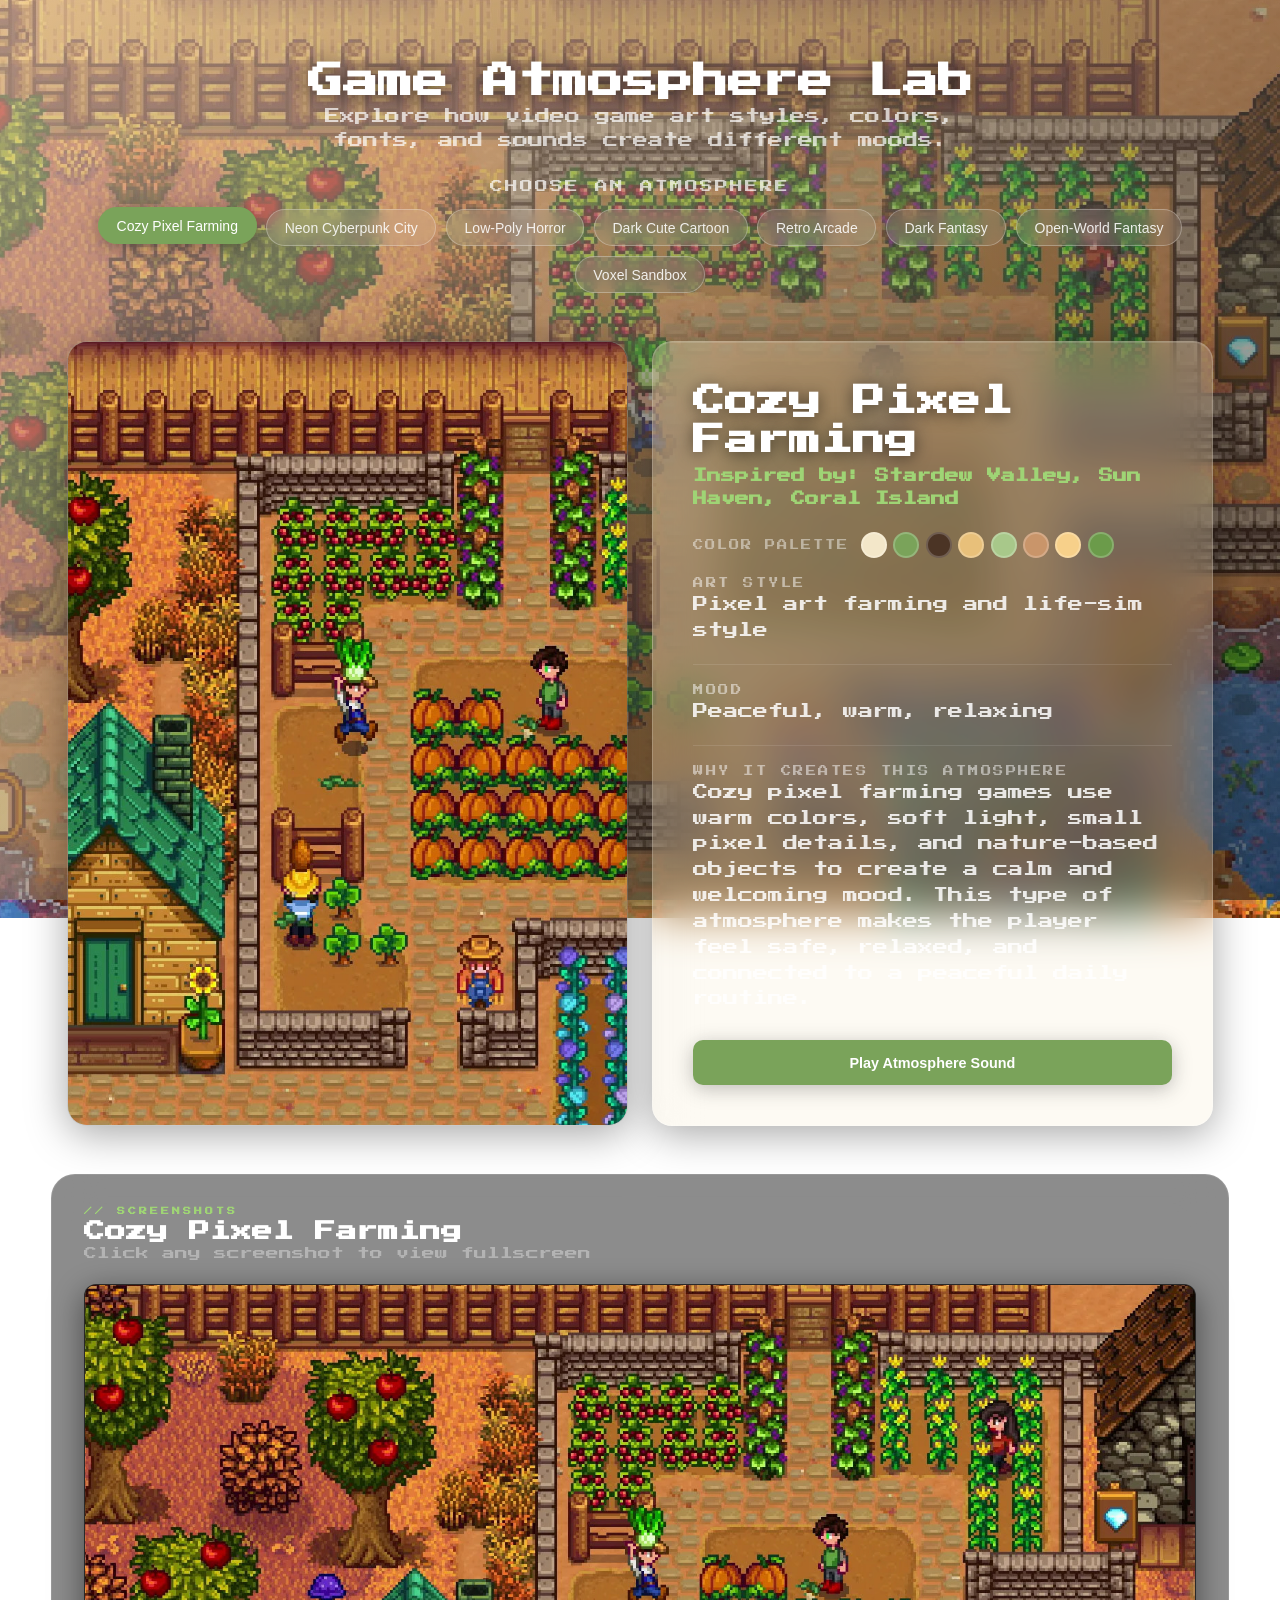
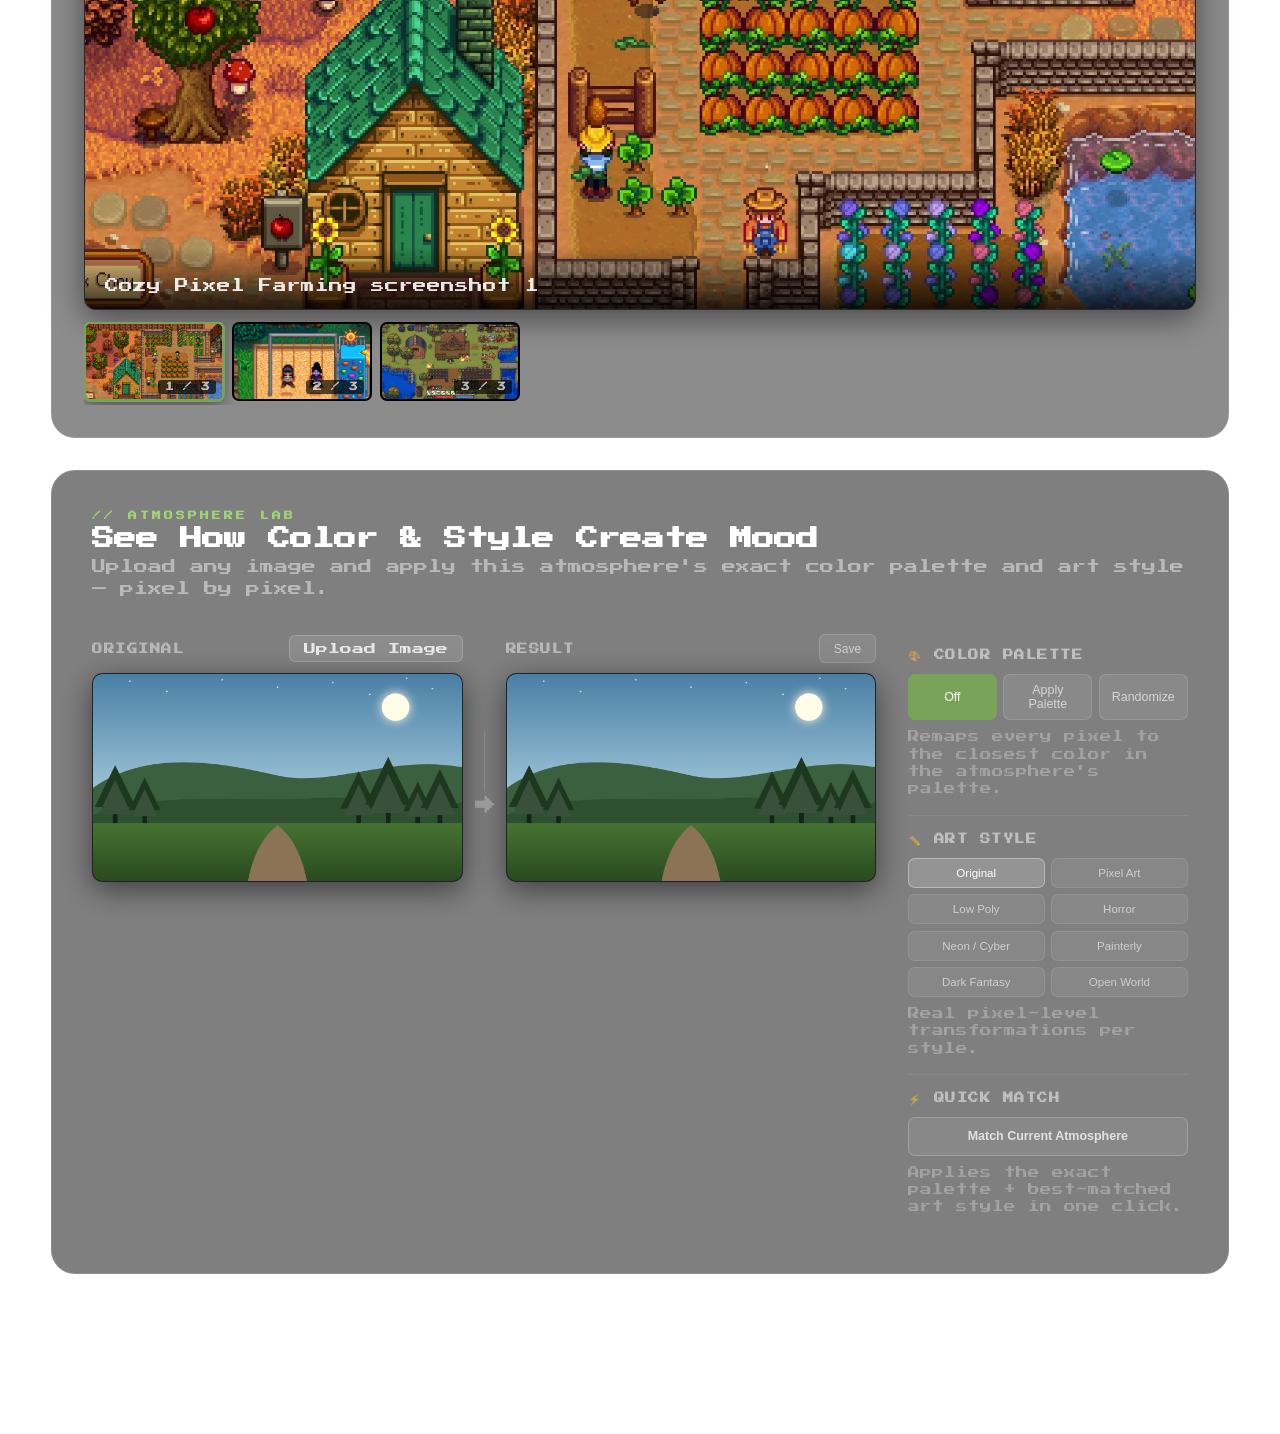
==== commit 0227e659: "Update index.html for improved structure and content" ====
--- a/game-atmosphere-lab/index.html
+++ b/game-atmosphere-lab/index.html
@@ -3,18 +3,25 @@
 <head>
   <meta charset="UTF-8">
   <meta name="viewport" content="width=device-width, initial-scale=1.0">
+
   <title>Game Atmosphere Lab</title>
+
   <meta name="description" content="Explore how video game art styles, colors, fonts, and sounds create different moods.">
   <meta name="theme-color" content="#F3E7C9">
+
   <meta name="mobile-web-app-capable" content="yes">
   <meta name="apple-mobile-web-app-capable" content="yes">
   <meta name="apple-mobile-web-app-status-bar-style" content="default">
   <meta name="apple-mobile-web-app-title" content="AtmoLab">
+
   <link rel="manifest" href="manifest.json">
   <link rel="apple-touch-icon" href="icons/icon-192.png">
+
   <link href="https://fonts.googleapis.com/css2?family=Press+Start+2P&family=Orbitron:wght@400;700&family=Cinzel:wght@400;700&family=Creepster&family=Roboto+Condensed:wght@400;700&display=swap" rel="stylesheet">
-  <link rel="stylesheet" href="style.css">
+
+  <link rel="stylesheet" href="style.css?v=8">
 </head>
+
 <body>
 
   <header>
@@ -30,21 +37,37 @@
       <div id="topicMenu" class="topic-menu"></div>
     </section>
 
-    <!-- INFO CARD -->
+    <!-- INFO CARD WITH IMAGE BESIDE TEXT -->
     <section class="content-card">
-      <div class="image-box"><img id="topicImage" src="" alt=""></div>
+
+      <!-- Image beside the text box -->
+      <div class="image-box">
+        <img id="topicImage" class="topic-side-image" alt="Atmosphere image">
+      </div>
+
+      <!-- Text box -->
       <div class="info-box">
-        <h2 id="topicTitle">Loading...</h2>
+        <h2 id="topicTitle">Topic Title</h2>
+
         <p id="gameExamples"></p>
+
         <div class="palette-section">
           <span class="palette-label">Color Palette</span>
           <div class="palette-swatches" id="paletteSwatches"></div>
         </div>
-        <h3>Art Style</h3><p id="artStyle"></p>
-        <h3>Mood</h3><p id="mood"></p>
-        <h3>Why It Creates This Atmosphere</h3><p id="description"></p>
+
+        <h3>Art Style</h3>
+        <p id="artStyle"></p>
+
+        <h3>Mood</h3>
+        <p id="mood"></p>
+
+        <h3>Why It Creates This Atmosphere</h3>
+        <p id="description"></p>
+
         <button id="audioBtn">Play Atmosphere Sound</button>
       </div>
+
     </section>
 
     <!-- SCREENSHOT GALLERY -->
@@ -54,10 +77,13 @@
         <h2 class="gallery-title" id="galleryTitle">Atmosphere Showcase</h2>
         <p class="gallery-subtitle">Click any screenshot to view fullscreen</p>
       </div>
+
       <div class="gallery-main">
         <div class="gallery-display" id="galleryDisplay">
-          <img id="galleryMainImg" src="" alt="" class="gallery-main-img">
+          <img id="galleryMainImg" alt="Atmosphere screenshot" class="gallery-main-img">
+
           <div class="gallery-caption" id="galleryCaption"></div>
+
           <div class="gallery-expand-hint">
             <svg width="14" height="14" viewBox="0 0 24 24" fill="none" stroke="currentColor" stroke-width="2">
               <polyline points="15 3 21 3 21 9"></polyline>
@@ -68,14 +94,18 @@
             Click to expand
           </div>
         </div>
+
         <div class="gallery-strip" id="galleryStrip"></div>
       </div>
+
       <!-- LIGHTBOX -->
       <div class="lightbox" id="lightbox" onclick="closeLightbox()">
         <button class="lightbox-close" onclick="closeLightbox()">✕</button>
         <button class="lightbox-prev" id="lightboxPrev" onclick="lightboxNav(-1,event)">&#8249;</button>
         <button class="lightbox-next" id="lightboxNext" onclick="lightboxNav(1,event)">&#8250;</button>
-        <img class="lightbox-img" id="lightboxImg" src="" alt="" onclick="event.stopPropagation()">
+
+        <img class="lightbox-img" id="lightboxImg" alt="Expanded screenshot" onclick="event.stopPropagation()">
+
         <div class="lightbox-caption" id="lightboxCaption"></div>
         <div class="lightbox-counter" id="lightboxCounter"></div>
       </div>
@@ -88,47 +118,69 @@
         <h2 class="demo-title">See How Color &amp; Style Create Mood</h2>
         <p class="demo-subtitle">Upload any image and apply this atmosphere's exact color palette and art style — pixel by pixel.</p>
       </div>
+
       <div class="demo-body">
         <div class="canvas-area">
+
           <div class="canvas-col">
             <div class="canvas-top-bar">
               <span class="canvas-tag">Original</span>
+
               <label class="upload-btn" for="imageUpload">
-                <svg width="14" height="14" viewBox="0 0 24 24" fill="none" stroke="currentColor" stroke-width="2.5"><path d="M21 15v4a2 2 0 0 1-2 2H5a2 2 0 0 1-2-2v-4"/><polyline points="17 8 12 3 7 8"/><line x1="12" y1="3" x2="12" y2="15"/></svg>
                 Upload Image
               </label>
+
               <input type="file" id="imageUpload" accept="image/*" style="display:none">
             </div>
-            <div class="canvas-wrap"><canvas id="sourceCanvas" width="640" height="360"></canvas></div>
-          </div>
-          <div class="canvas-divider"><div class="arrow-line"></div><div class="arrow-label">→</div></div>
+
+            <div class="canvas-wrap">
+              <canvas id="sourceCanvas" width="640" height="360"></canvas>
+            </div>
+          </div>
+
+          <div class="canvas-divider">
+            <div class="arrow-line"></div>
+            <div class="arrow-label">→</div>
+          </div>
+
           <div class="canvas-col">
             <div class="canvas-top-bar">
               <span class="canvas-tag" id="resultTag">Result</span>
-              <button class="download-btn" onclick="downloadResult()">
-                <svg width="14" height="14" viewBox="0 0 24 24" fill="none" stroke="currentColor" stroke-width="2.5"><path d="M21 15v4a2 2 0 0 1-2 2H5a2 2 0 0 1-2-2v-4"/><polyline points="7 10 12 15 17 10"/><line x1="12" y1="15" x2="12" y2="3"/></svg>
-                Save
-              </button>
-            </div>
+
+              <button class="download-btn" onclick="downloadResult()">Save</button>
+            </div>
+
             <div class="canvas-wrap">
               <canvas id="resultCanvas" width="640" height="360"></canvas>
-              <div class="processing-overlay" id="processingOverlay"><div class="spinner"></div><span>Processing…</span></div>
-            </div>
-          </div>
-        </div>
+
+              <div class="processing-overlay" id="processingOverlay">
+                <div class="spinner"></div>
+                <span>Processing…</span>
+              </div>
+            </div>
+          </div>
+
+        </div>
+
         <div class="demo-controls">
+
           <div class="control-group">
             <span class="control-label">🎨 Color Palette</span>
+
             <div class="toggle-row">
               <button class="demo-btn active" id="btnColorOff" onclick="setColor('off')">Off</button>
               <button class="demo-btn" id="btnColorOn" onclick="setColor('on')">Apply Palette</button>
               <button class="demo-btn" id="btnColorRandom" onclick="setColor('random')">Randomize</button>
             </div>
+
             <p class="control-hint">Remaps every pixel to the closest color in the atmosphere's palette.</p>
           </div>
+
           <div class="control-divider"></div>
+
           <div class="control-group">
             <span class="control-label">✏️ Art Style</span>
+
             <div class="style-grid">
               <button class="style-btn active" onclick="setStyle('none')" data-style="none">Original</button>
               <button class="style-btn" onclick="setStyle('pixel')" data-style="pixel">Pixel Art</button>
@@ -139,14 +191,20 @@
               <button class="style-btn" onclick="setStyle('darkfantasy')" data-style="darkfantasy">Dark Fantasy</button>
               <button class="style-btn" onclick="setStyle('openworld')" data-style="openworld">Open World</button>
             </div>
+
             <p class="control-hint">Real pixel-level transformations per style.</p>
           </div>
+
           <div class="control-divider"></div>
+
           <div class="control-group">
             <span class="control-label">⚡ Quick Match</span>
+
             <button class="demo-btn full" onclick="matchCurrentAtmosphere()">Match Current Atmosphere</button>
+
             <p class="control-hint">Applies the exact palette + best-matched art style in one click.</p>
           </div>
+
         </div>
       </div>
     </section>
@@ -155,18 +213,14 @@
 
   <footer>
     <p>Game Atmosphere Lab | Educational PWA Project</p>
-    <p><a href="promo.html">About</a> | <a href="docs/user-guide.html">User Guide</a> | <a href="docs/programmer-guide.html">Dev Docs</a></p>
+    <p>
+      <a href="promo.html">About</a> |
+      <a href="docs/user-guide.html">User Guide</a> |
+      <a href="docs/programmer-guide.html">Dev Docs</a>
+    </p>
   </footer>
 
-  <script src="script.js"></script>
-  <script>
-    if ('serviceWorker' in navigator) {
-      window.addEventListener('load', function() {
-        navigator.serviceWorker.register('service-worker.js')
-          .then(function(r) { console.log('[SW] Registered:', r.scope); })
-          .catch(function(e) { console.log('[SW] Failed:', e); });
-      });
-    }
-  </script>
+  <script src="script.js?v=8"></script>
+
 </body>
 </html>
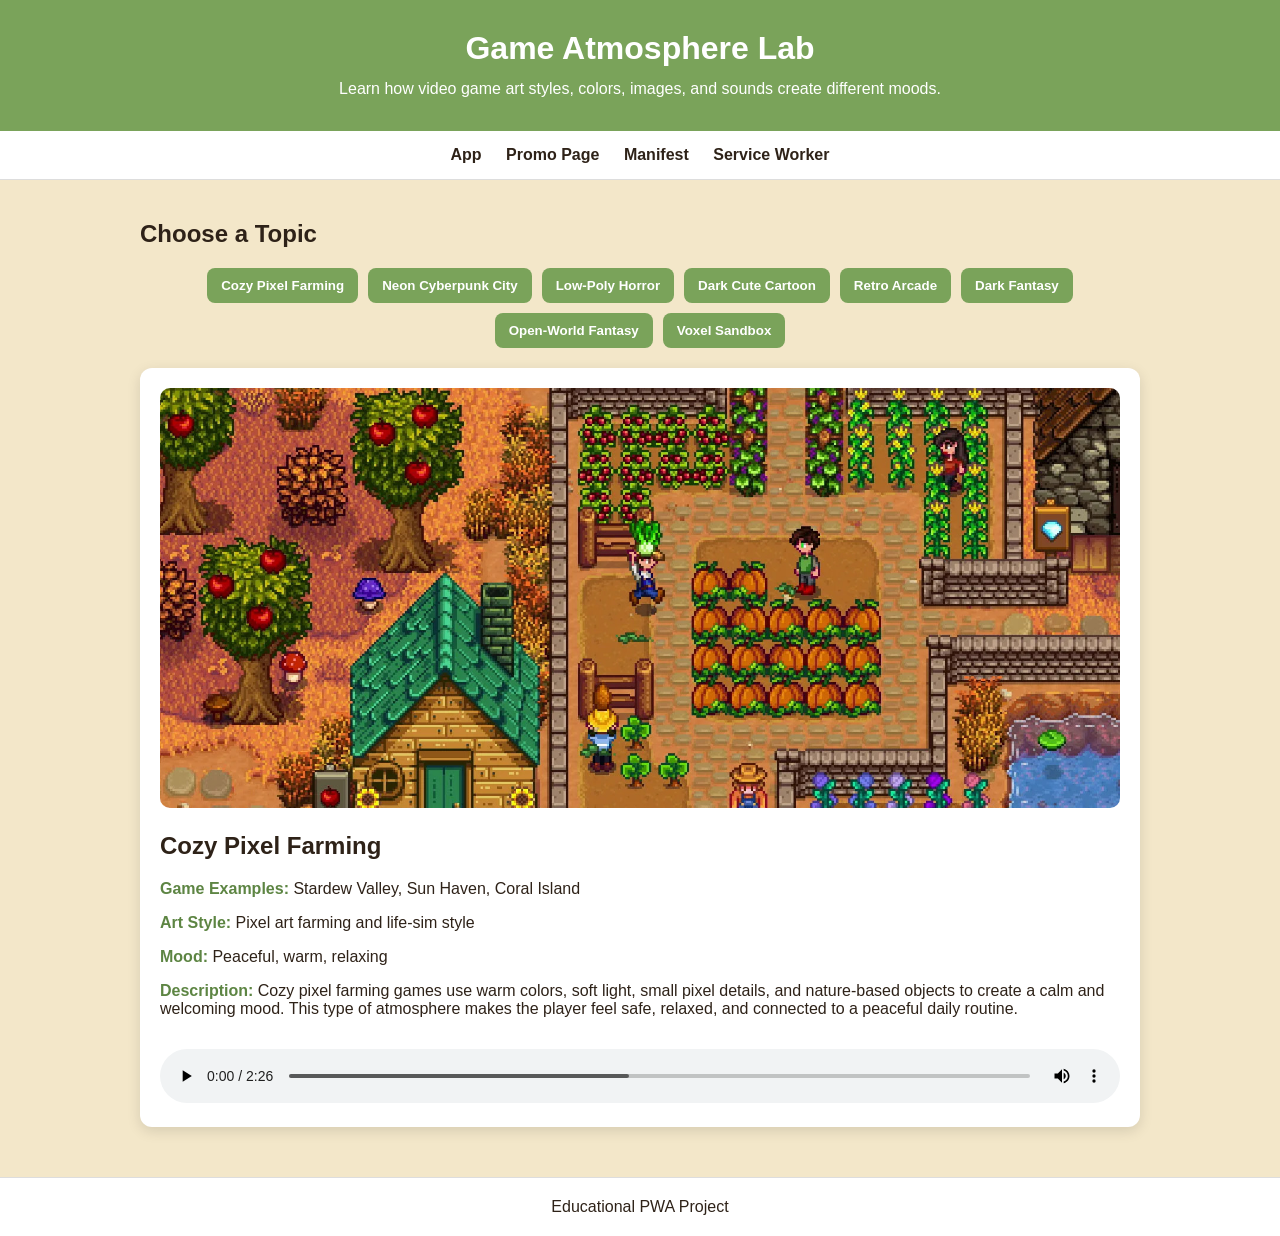
==== commit 5894d573: "Refactor index.html for improved structure and styling Updated meta tags for description and theme c" ====
--- a/game-atmosphere-lab/index.html
+++ b/game-atmosphere-lab/index.html
@@ -2,225 +2,252 @@
 <html lang="en">
 <head>
   <meta charset="UTF-8">
+
   <meta name="viewport" content="width=device-width, initial-scale=1.0">
 
   <title>Game Atmosphere Lab</title>
 
-  <meta name="description" content="Explore how video game art styles, colors, fonts, and sounds create different moods.">
-  <meta name="theme-color" content="#F3E7C9">
-
-  <meta name="mobile-web-app-capable" content="yes">
-  <meta name="apple-mobile-web-app-capable" content="yes">
-  <meta name="apple-mobile-web-app-status-bar-style" content="default">
-  <meta name="apple-mobile-web-app-title" content="AtmoLab">
-
-  <link rel="manifest" href="manifest.json">
-  <link rel="apple-touch-icon" href="icons/icon-192.png">
-
-  <link href="https://fonts.googleapis.com/css2?family=Press+Start+2P&family=Orbitron:wght@400;700&family=Cinzel:wght@400;700&family=Creepster&family=Roboto+Condensed:wght@400;700&display=swap" rel="stylesheet">
-
-  <link rel="stylesheet" href="style.css?v=8">
+  <meta name="description" content="An educational PWA about video game atmosphere.">
+  <meta name="theme-color" content="#7aa35a">
+
+  <link rel="manifest" href="/portfolio/game-atmosphere-lab/manifest.json">
+  <link rel="apple-touch-icon" href="/portfolio/game-atmosphere-lab/icons/icon-192.png">
+
+  <style>
+    body {
+      margin: 0;
+      font-family: Arial, sans-serif;
+      background: #f3e7c9;
+      color: #2e2218;
+    }
+
+    header {
+      background: #7aa35a;
+      color: white;
+      text-align: center;
+      padding: 30px 20px;
+    }
+
+    header h1 {
+      margin: 0;
+      font-size: 2rem;
+    }
+
+    header p {
+      margin: 10px auto 0;
+      max-width: 700px;
+      line-height: 1.5;
+    }
+
+    nav {
+      text-align: center;
+      padding: 15px;
+      background: #ffffff;
+      border-bottom: 1px solid #ddd;
+    }
+
+    nav a {
+      color: #2e2218;
+      text-decoration: none;
+      font-weight: bold;
+      margin: 0 10px;
+    }
+
+    main {
+      max-width: 1000px;
+      margin: 0 auto;
+      padding: 20px;
+    }
+
+    .menu {
+      display: flex;
+      flex-wrap: wrap;
+      gap: 10px;
+      margin-bottom: 20px;
+      justify-content: center;
+    }
+
+    .menu button {
+      border: none;
+      background: #7aa35a;
+      color: white;
+      padding: 10px 14px;
+      border-radius: 8px;
+      cursor: pointer;
+      font-weight: bold;
+    }
+
+    .menu button:hover {
+      background: #5d8543;
+    }
+
+    .card {
+      background: white;
+      border-radius: 12px;
+      padding: 20px;
+      box-shadow: 0 4px 14px rgba(0,0,0,0.12);
+    }
+
+    .card img {
+      width: 100%;
+      max-height: 420px;
+      object-fit: cover;
+      border-radius: 10px;
+      background: #ddd;
+    }
+
+    .info {
+      margin-top: 20px;
+    }
+
+    .info h2 {
+      margin-top: 0;
+    }
+
+    .label {
+      font-weight: bold;
+      color: #5d8543;
+    }
+
+    audio {
+      width: 100%;
+      margin-top: 15px;
+    }
+
+    footer {
+      text-align: center;
+      padding: 20px;
+      margin-top: 30px;
+      background: #ffffff;
+      border-top: 1px solid #ddd;
+    }
+  </style>
 </head>
 
 <body>
 
   <header>
     <h1>Game Atmosphere Lab</h1>
-    <p>Explore how video game art styles, colors, fonts, and sounds create different moods.</p>
+    <p>
+      Learn how video game art styles, colors, images, and sounds create different moods.
+    </p>
   </header>
 
+  <nav>
+    <a href="index.html">App</a>
+    <a href="promo.html">Promo Page</a>
+    <a href="manifest.json">Manifest</a>
+    <a href="service-worker.js">Service Worker</a>
+  </nav>
+
   <main>
-
-    <!-- MENU -->
-    <section class="menu-section">
-      <h2>Choose an Atmosphere</h2>
-      <div id="topicMenu" class="topic-menu"></div>
-    </section>
-
-    <!-- INFO CARD WITH IMAGE BESIDE TEXT -->
-    <section class="content-card">
-
-      <!-- Image beside the text box -->
-      <div class="image-box">
-        <img id="topicImage" class="topic-side-image" alt="Atmosphere image">
-      </div>
-
-      <!-- Text box -->
-      <div class="info-box">
-        <h2 id="topicTitle">Topic Title</h2>
-
-        <p id="gameExamples"></p>
-
-        <div class="palette-section">
-          <span class="palette-label">Color Palette</span>
-          <div class="palette-swatches" id="paletteSwatches"></div>
-        </div>
-
-        <h3>Art Style</h3>
-        <p id="artStyle"></p>
-
-        <h3>Mood</h3>
-        <p id="mood"></p>
-
-        <h3>Why It Creates This Atmosphere</h3>
-        <p id="description"></p>
-
-        <button id="audioBtn">Play Atmosphere Sound</button>
-      </div>
-
-    </section>
-
-    <!-- SCREENSHOT GALLERY -->
-    <section class="media-gallery">
-      <div class="gallery-header">
-        <span class="gallery-label">// Screenshots</span>
-        <h2 class="gallery-title" id="galleryTitle">Atmosphere Showcase</h2>
-        <p class="gallery-subtitle">Click any screenshot to view fullscreen</p>
-      </div>
-
-      <div class="gallery-main">
-        <div class="gallery-display" id="galleryDisplay">
-          <img id="galleryMainImg" alt="Atmosphere screenshot" class="gallery-main-img">
-
-          <div class="gallery-caption" id="galleryCaption"></div>
-
-          <div class="gallery-expand-hint">
-            <svg width="14" height="14" viewBox="0 0 24 24" fill="none" stroke="currentColor" stroke-width="2">
-              <polyline points="15 3 21 3 21 9"></polyline>
-              <polyline points="9 21 3 21 3 15"></polyline>
-              <line x1="21" y1="3" x2="14" y2="10"></line>
-              <line x1="3" y1="21" x2="10" y2="14"></line>
-            </svg>
-            Click to expand
-          </div>
-        </div>
-
-        <div class="gallery-strip" id="galleryStrip"></div>
-      </div>
-
-      <!-- LIGHTBOX -->
-      <div class="lightbox" id="lightbox" onclick="closeLightbox()">
-        <button class="lightbox-close" onclick="closeLightbox()">✕</button>
-        <button class="lightbox-prev" id="lightboxPrev" onclick="lightboxNav(-1,event)">&#8249;</button>
-        <button class="lightbox-next" id="lightboxNext" onclick="lightboxNav(1,event)">&#8250;</button>
-
-        <img class="lightbox-img" id="lightboxImg" alt="Expanded screenshot" onclick="event.stopPropagation()">
-
-        <div class="lightbox-caption" id="lightboxCaption"></div>
-        <div class="lightbox-counter" id="lightboxCounter"></div>
+    <h2>Choose a Topic</h2>
+
+    <div id="topicMenu" class="menu"></div>
+
+    <section class="card">
+      <img id="topicImage" src="" alt="Topic image">
+
+      <div class="info">
+        <h2 id="topicTitle">Loading...</h2>
+
+        <p>
+          <span class="label">Game Examples:</span>
+          <span id="gameExamples"></span>
+        </p>
+
+        <p>
+          <span class="label">Art Style:</span>
+          <span id="artStyle"></span>
+        </p>
+
+        <p>
+          <span class="label">Mood:</span>
+          <span id="mood"></span>
+        </p>
+
+        <p>
+          <span class="label">Description:</span>
+          <span id="description"></span>
+        </p>
+
+        <audio id="topicAudio" controls></audio>
       </div>
     </section>
-
-    <!-- DEMO LAB -->
-    <section class="demo-lab">
-      <div class="demo-lab-header">
-        <span class="demo-label">// Atmosphere Lab</span>
-        <h2 class="demo-title">See How Color &amp; Style Create Mood</h2>
-        <p class="demo-subtitle">Upload any image and apply this atmosphere's exact color palette and art style — pixel by pixel.</p>
-      </div>
-
-      <div class="demo-body">
-        <div class="canvas-area">
-
-          <div class="canvas-col">
-            <div class="canvas-top-bar">
-              <span class="canvas-tag">Original</span>
-
-              <label class="upload-btn" for="imageUpload">
-                Upload Image
-              </label>
-
-              <input type="file" id="imageUpload" accept="image/*" style="display:none">
-            </div>
-
-            <div class="canvas-wrap">
-              <canvas id="sourceCanvas" width="640" height="360"></canvas>
-            </div>
-          </div>
-
-          <div class="canvas-divider">
-            <div class="arrow-line"></div>
-            <div class="arrow-label">→</div>
-          </div>
-
-          <div class="canvas-col">
-            <div class="canvas-top-bar">
-              <span class="canvas-tag" id="resultTag">Result</span>
-
-              <button class="download-btn" onclick="downloadResult()">Save</button>
-            </div>
-
-            <div class="canvas-wrap">
-              <canvas id="resultCanvas" width="640" height="360"></canvas>
-
-              <div class="processing-overlay" id="processingOverlay">
-                <div class="spinner"></div>
-                <span>Processing…</span>
-              </div>
-            </div>
-          </div>
-
-        </div>
-
-        <div class="demo-controls">
-
-          <div class="control-group">
-            <span class="control-label">🎨 Color Palette</span>
-
-            <div class="toggle-row">
-              <button class="demo-btn active" id="btnColorOff" onclick="setColor('off')">Off</button>
-              <button class="demo-btn" id="btnColorOn" onclick="setColor('on')">Apply Palette</button>
-              <button class="demo-btn" id="btnColorRandom" onclick="setColor('random')">Randomize</button>
-            </div>
-
-            <p class="control-hint">Remaps every pixel to the closest color in the atmosphere's palette.</p>
-          </div>
-
-          <div class="control-divider"></div>
-
-          <div class="control-group">
-            <span class="control-label">✏️ Art Style</span>
-
-            <div class="style-grid">
-              <button class="style-btn active" onclick="setStyle('none')" data-style="none">Original</button>
-              <button class="style-btn" onclick="setStyle('pixel')" data-style="pixel">Pixel Art</button>
-              <button class="style-btn" onclick="setStyle('lowpoly')" data-style="lowpoly">Low Poly</button>
-              <button class="style-btn" onclick="setStyle('horror')" data-style="horror">Horror</button>
-              <button class="style-btn" onclick="setStyle('neon')" data-style="neon">Neon / Cyber</button>
-              <button class="style-btn" onclick="setStyle('painterly')" data-style="painterly">Painterly</button>
-              <button class="style-btn" onclick="setStyle('darkfantasy')" data-style="darkfantasy">Dark Fantasy</button>
-              <button class="style-btn" onclick="setStyle('openworld')" data-style="openworld">Open World</button>
-            </div>
-
-            <p class="control-hint">Real pixel-level transformations per style.</p>
-          </div>
-
-          <div class="control-divider"></div>
-
-          <div class="control-group">
-            <span class="control-label">⚡ Quick Match</span>
-
-            <button class="demo-btn full" onclick="matchCurrentAtmosphere()">Match Current Atmosphere</button>
-
-            <p class="control-hint">Applies the exact palette + best-matched art style in one click.</p>
-          </div>
-
-        </div>
-      </div>
-    </section>
-
   </main>
 
   <footer>
-    <p>Game Atmosphere Lab | Educational PWA Project</p>
-    <p>
-      <a href="promo.html">About</a> |
-      <a href="docs/user-guide.html">User Guide</a> |
-      <a href="docs/programmer-guide.html">Dev Docs</a>
-    </p>
+    Educational PWA Project
   </footer>
 
-  <script src="script.js?v=8"></script>
+  <script>
+    function registerServiceWorker() {
+      if ("serviceWorker" in navigator) {
+        navigator.serviceWorker.register("/portfolio/game-atmosphere-lab/service-worker.js", {
+          scope: "/portfolio/game-atmosphere-lab/"
+        })
+        .then(function (registration) {
+          console.log("Service worker registered:", registration.scope);
+        })
+        .catch(function (error) {
+          console.log("Service worker registration failed:", error);
+        });
+      }
+    }
+
+    function loadData() {
+      fetch("data.json")
+        .then(function (response) {
+          return response.json();
+        })
+        .then(function (data) {
+          const topics = data.topics;
+          buildMenu(topics);
+          showTopic(topics[0]);
+        })
+        .catch(function (error) {
+          console.log("Could not load data.json:", error);
+          document.getElementById("topicTitle").textContent = "Could not load data.";
+        });
+    }
+
+    function buildMenu(topics) {
+      const menu = document.getElementById("topicMenu");
+      menu.innerHTML = "";
+
+      topics.forEach(function (topic) {
+        const button = document.createElement("button");
+        button.textContent = topic.title;
+
+        button.addEventListener("click", function () {
+          showTopic(topic);
+        });
+
+        menu.appendChild(button);
+      });
+    }
+
+    function showTopic(topic) {
+      document.getElementById("topicTitle").textContent = topic.title;
+      document.getElementById("gameExamples").textContent = topic.gameExamples.join(", ");
+      document.getElementById("artStyle").textContent = topic.artStyle;
+      document.getElementById("mood").textContent = topic.mood;
+      document.getElementById("description").textContent = topic.description;
+
+      document.getElementById("topicImage").src = topic.image;
+      document.getElementById("topicImage").alt = topic.imageAlt || topic.title;
+
+      document.getElementById("topicAudio").src = topic.audio;
+
+      document.body.style.backgroundColor = topic.backgroundColor || "#f3e7c9";
+      document.querySelector("header").style.backgroundColor = topic.accentColor || "#7aa35a";
+    }
+
+    window.addEventListener("load", function () {
+      registerServiceWorker();
+      loadData();
+    });
+  </script>
 
 </body>
 </html>
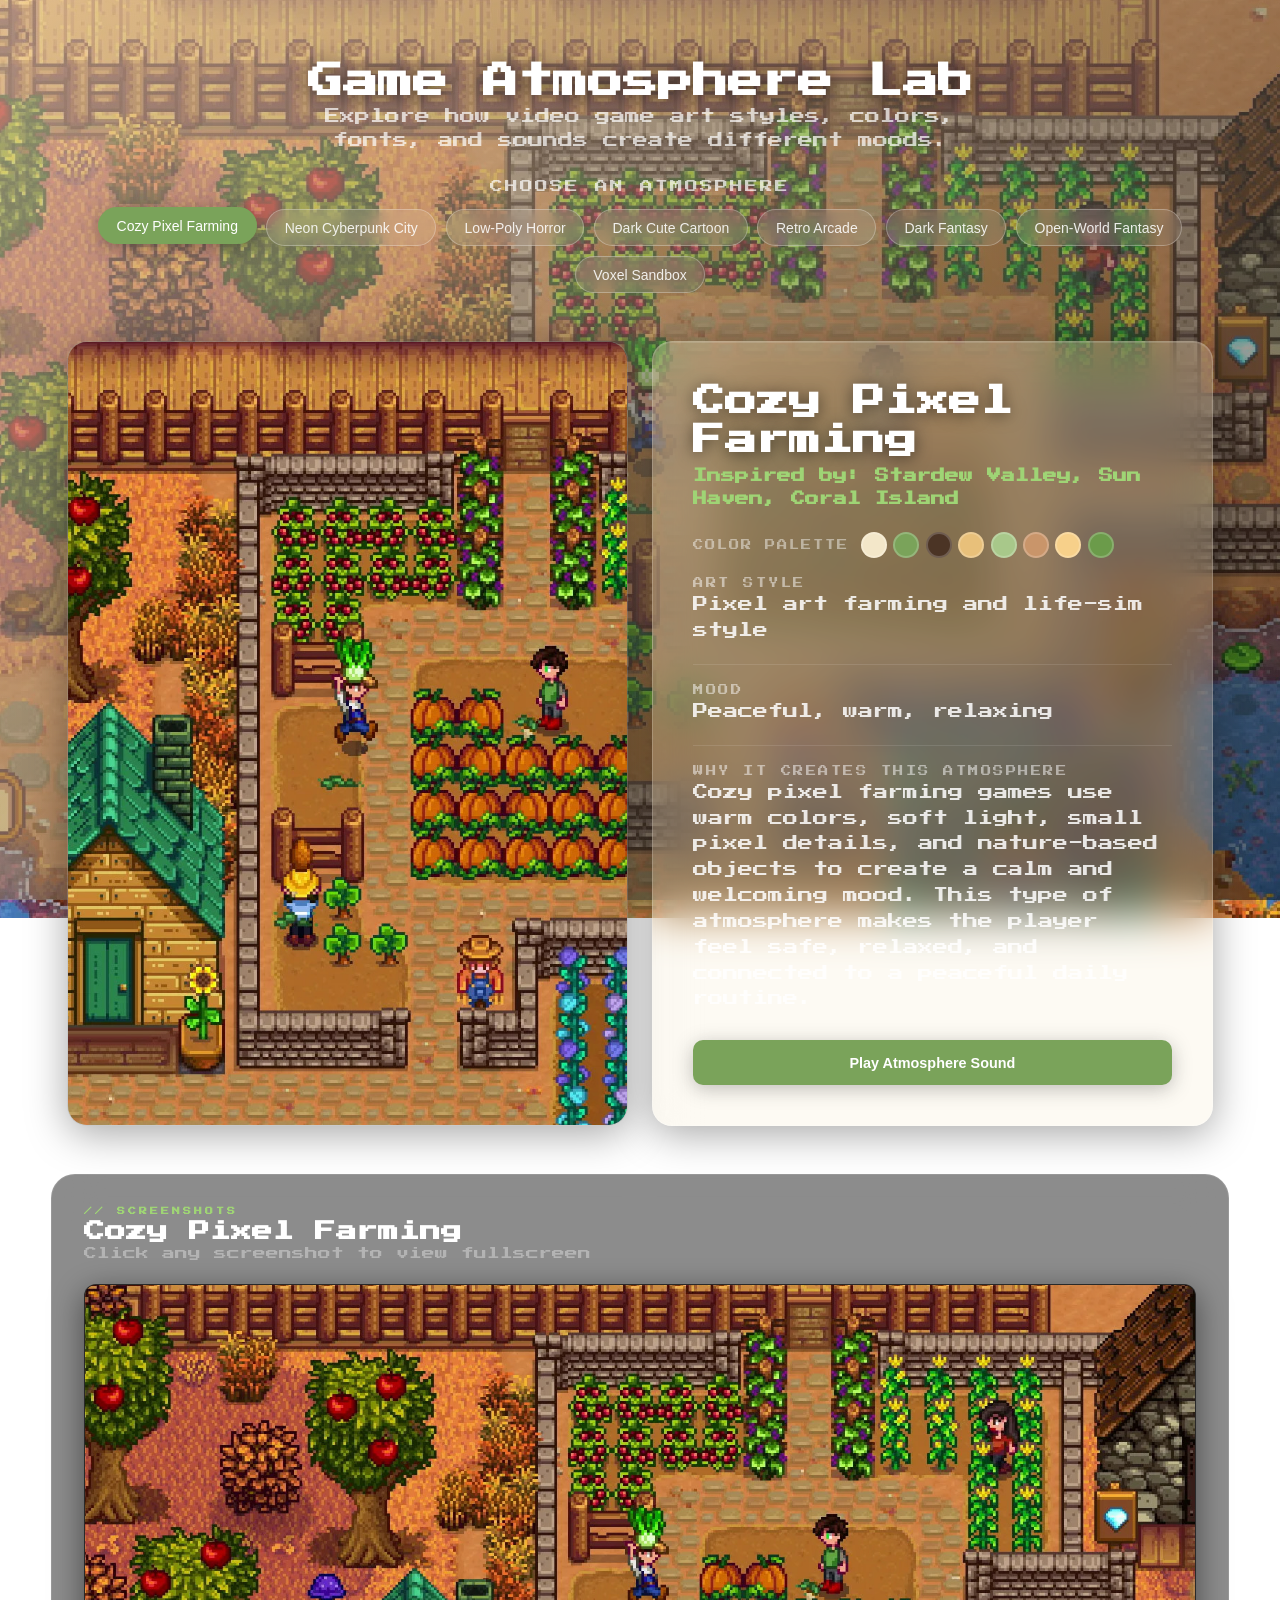
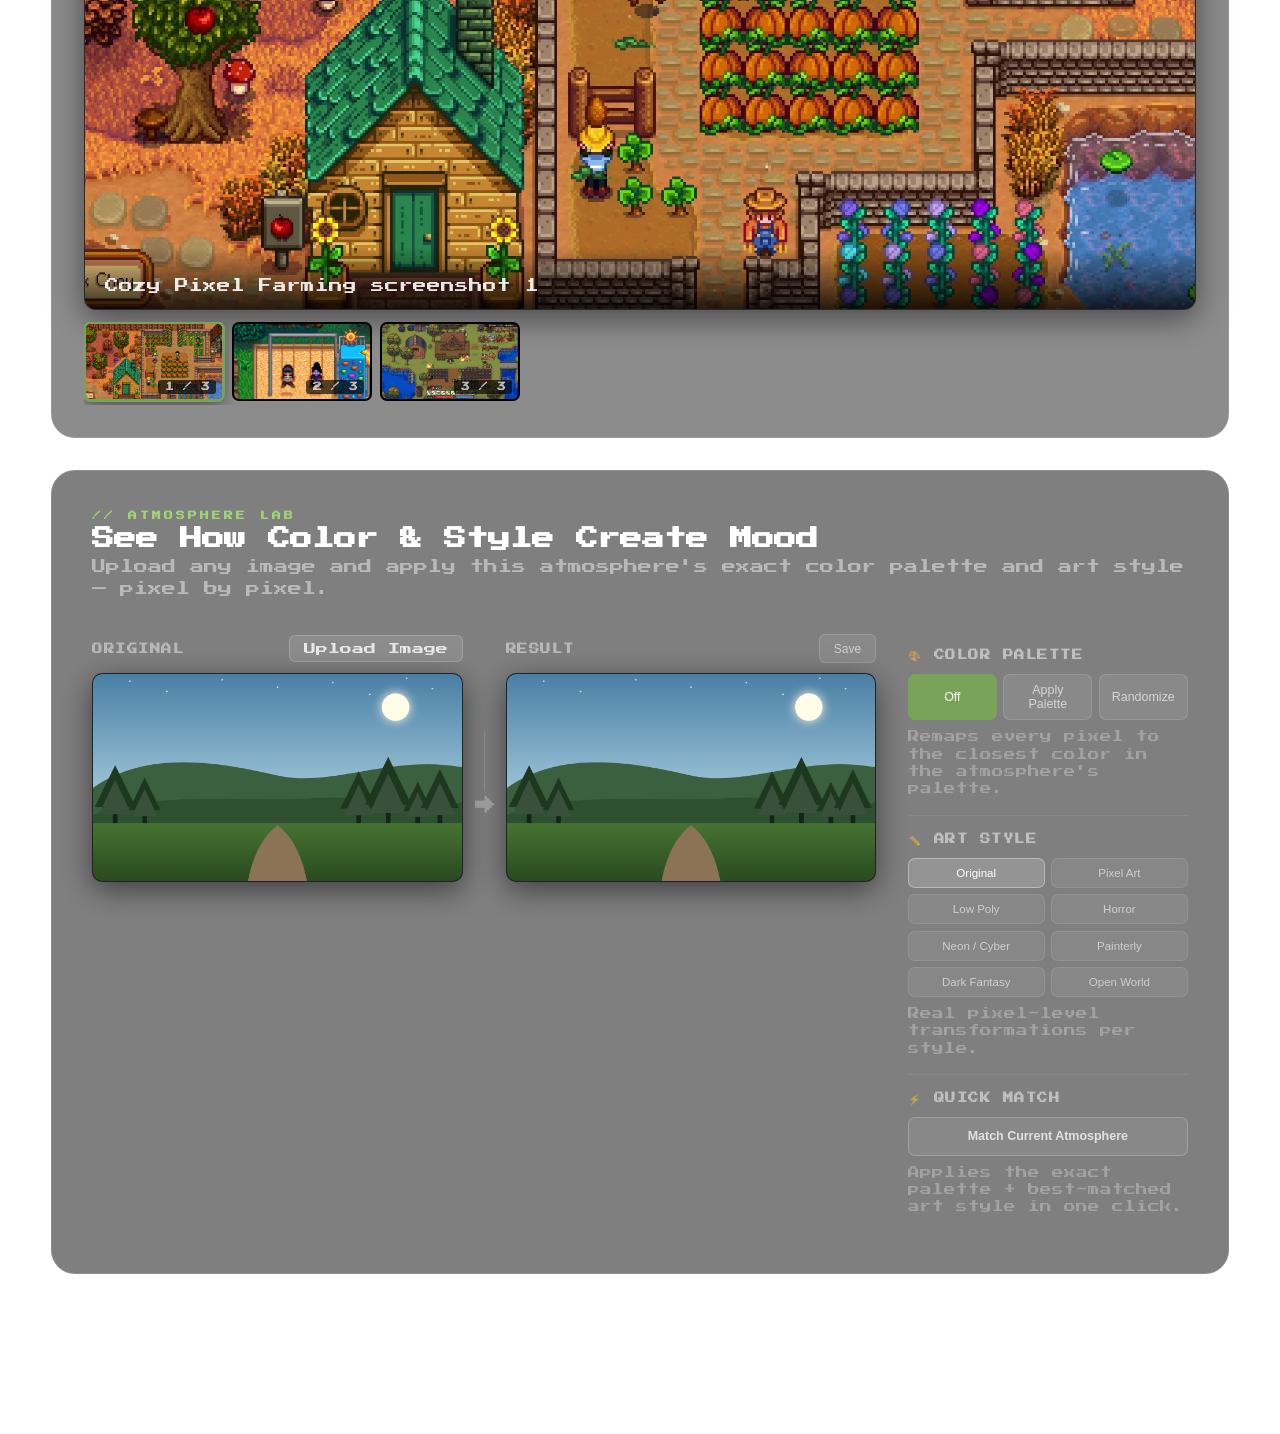
==== commit 20118bc2: "Enhance HTML meta tags and link stylesheets Updated meta tags for better description and theme color" ====
--- a/game-atmosphere-lab/index.html
+++ b/game-atmosphere-lab/index.html
@@ -2,252 +2,225 @@
 <html lang="en">
 <head>
   <meta charset="UTF-8">
-
   <meta name="viewport" content="width=device-width, initial-scale=1.0">
 
   <title>Game Atmosphere Lab</title>
 
-  <meta name="description" content="An educational PWA about video game atmosphere.">
-  <meta name="theme-color" content="#7aa35a">
-
-  <link rel="manifest" href="/portfolio/game-atmosphere-lab/manifest.json">
-  <link rel="apple-touch-icon" href="/portfolio/game-atmosphere-lab/icons/icon-192.png">
-
-  <style>
-    body {
-      margin: 0;
-      font-family: Arial, sans-serif;
-      background: #f3e7c9;
-      color: #2e2218;
-    }
-
-    header {
-      background: #7aa35a;
-      color: white;
-      text-align: center;
-      padding: 30px 20px;
-    }
-
-    header h1 {
-      margin: 0;
-      font-size: 2rem;
-    }
-
-    header p {
-      margin: 10px auto 0;
-      max-width: 700px;
-      line-height: 1.5;
-    }
-
-    nav {
-      text-align: center;
-      padding: 15px;
-      background: #ffffff;
-      border-bottom: 1px solid #ddd;
-    }
-
-    nav a {
-      color: #2e2218;
-      text-decoration: none;
-      font-weight: bold;
-      margin: 0 10px;
-    }
-
-    main {
-      max-width: 1000px;
-      margin: 0 auto;
-      padding: 20px;
-    }
-
-    .menu {
-      display: flex;
-      flex-wrap: wrap;
-      gap: 10px;
-      margin-bottom: 20px;
-      justify-content: center;
-    }
-
-    .menu button {
-      border: none;
-      background: #7aa35a;
-      color: white;
-      padding: 10px 14px;
-      border-radius: 8px;
-      cursor: pointer;
-      font-weight: bold;
-    }
-
-    .menu button:hover {
-      background: #5d8543;
-    }
-
-    .card {
-      background: white;
-      border-radius: 12px;
-      padding: 20px;
-      box-shadow: 0 4px 14px rgba(0,0,0,0.12);
-    }
-
-    .card img {
-      width: 100%;
-      max-height: 420px;
-      object-fit: cover;
-      border-radius: 10px;
-      background: #ddd;
-    }
-
-    .info {
-      margin-top: 20px;
-    }
-
-    .info h2 {
-      margin-top: 0;
-    }
-
-    .label {
-      font-weight: bold;
-      color: #5d8543;
-    }
-
-    audio {
-      width: 100%;
-      margin-top: 15px;
-    }
-
-    footer {
-      text-align: center;
-      padding: 20px;
-      margin-top: 30px;
-      background: #ffffff;
-      border-top: 1px solid #ddd;
-    }
-  </style>
+  <meta name="description" content="Explore how video game art styles, colors, fonts, and sounds create different moods.">
+  <meta name="theme-color" content="#F3E7C9">
+
+  <meta name="mobile-web-app-capable" content="yes">
+  <meta name="apple-mobile-web-app-capable" content="yes">
+  <meta name="apple-mobile-web-app-status-bar-style" content="default">
+  <meta name="apple-mobile-web-app-title" content="AtmoLab">
+
+  <link rel="manifest" href="manifest.json">
+  <link rel="apple-touch-icon" href="icons/icon-192.png">
+
+  <link href="https://fonts.googleapis.com/css2?family=Press+Start+2P&family=Orbitron:wght@400;700&family=Cinzel:wght@400;700&family=Creepster&family=Roboto+Condensed:wght@400;700&display=swap" rel="stylesheet">
+
+  <link rel="stylesheet" href="style.css?v=8">
 </head>
 
 <body>
 
   <header>
     <h1>Game Atmosphere Lab</h1>
+    <p>Explore how video game art styles, colors, fonts, and sounds create different moods.</p>
+  </header>
+
+  <main>
+
+    <!-- MENU -->
+    <section class="menu-section">
+      <h2>Choose an Atmosphere</h2>
+      <div id="topicMenu" class="topic-menu"></div>
+    </section>
+
+    <!-- INFO CARD WITH IMAGE BESIDE TEXT -->
+    <section class="content-card">
+
+      <!-- Image beside the text box -->
+      <div class="image-box">
+        <img id="topicImage" class="topic-side-image" alt="Atmosphere image">
+      </div>
+
+      <!-- Text box -->
+      <div class="info-box">
+        <h2 id="topicTitle">Topic Title</h2>
+
+        <p id="gameExamples"></p>
+
+        <div class="palette-section">
+          <span class="palette-label">Color Palette</span>
+          <div class="palette-swatches" id="paletteSwatches"></div>
+        </div>
+
+        <h3>Art Style</h3>
+        <p id="artStyle"></p>
+
+        <h3>Mood</h3>
+        <p id="mood"></p>
+
+        <h3>Why It Creates This Atmosphere</h3>
+        <p id="description"></p>
+
+        <button id="audioBtn">Play Atmosphere Sound</button>
+      </div>
+
+    </section>
+
+    <!-- SCREENSHOT GALLERY -->
+    <section class="media-gallery">
+      <div class="gallery-header">
+        <span class="gallery-label">// Screenshots</span>
+        <h2 class="gallery-title" id="galleryTitle">Atmosphere Showcase</h2>
+        <p class="gallery-subtitle">Click any screenshot to view fullscreen</p>
+      </div>
+
+      <div class="gallery-main">
+        <div class="gallery-display" id="galleryDisplay">
+          <img id="galleryMainImg" alt="Atmosphere screenshot" class="gallery-main-img">
+
+          <div class="gallery-caption" id="galleryCaption"></div>
+
+          <div class="gallery-expand-hint">
+            <svg width="14" height="14" viewBox="0 0 24 24" fill="none" stroke="currentColor" stroke-width="2">
+              <polyline points="15 3 21 3 21 9"></polyline>
+              <polyline points="9 21 3 21 3 15"></polyline>
+              <line x1="21" y1="3" x2="14" y2="10"></line>
+              <line x1="3" y1="21" x2="10" y2="14"></line>
+            </svg>
+            Click to expand
+          </div>
+        </div>
+
+        <div class="gallery-strip" id="galleryStrip"></div>
+      </div>
+
+      <!-- LIGHTBOX -->
+      <div class="lightbox" id="lightbox" onclick="closeLightbox()">
+        <button class="lightbox-close" onclick="closeLightbox()">✕</button>
+        <button class="lightbox-prev" id="lightboxPrev" onclick="lightboxNav(-1,event)">&#8249;</button>
+        <button class="lightbox-next" id="lightboxNext" onclick="lightboxNav(1,event)">&#8250;</button>
+
+        <img class="lightbox-img" id="lightboxImg" alt="Expanded screenshot" onclick="event.stopPropagation()">
+
+        <div class="lightbox-caption" id="lightboxCaption"></div>
+        <div class="lightbox-counter" id="lightboxCounter"></div>
+      </div>
+    </section>
+
+    <!-- DEMO LAB -->
+    <section class="demo-lab">
+      <div class="demo-lab-header">
+        <span class="demo-label">// Atmosphere Lab</span>
+        <h2 class="demo-title">See How Color &amp; Style Create Mood</h2>
+        <p class="demo-subtitle">Upload any image and apply this atmosphere's exact color palette and art style — pixel by pixel.</p>
+      </div>
+
+      <div class="demo-body">
+        <div class="canvas-area">
+
+          <div class="canvas-col">
+            <div class="canvas-top-bar">
+              <span class="canvas-tag">Original</span>
+
+              <label class="upload-btn" for="imageUpload">
+                Upload Image
+              </label>
+
+              <input type="file" id="imageUpload" accept="image/*" style="display:none">
+            </div>
+
+            <div class="canvas-wrap">
+              <canvas id="sourceCanvas" width="640" height="360"></canvas>
+            </div>
+          </div>
+
+          <div class="canvas-divider">
+            <div class="arrow-line"></div>
+            <div class="arrow-label">→</div>
+          </div>
+
+          <div class="canvas-col">
+            <div class="canvas-top-bar">
+              <span class="canvas-tag" id="resultTag">Result</span>
+
+              <button class="download-btn" onclick="downloadResult()">Save</button>
+            </div>
+
+            <div class="canvas-wrap">
+              <canvas id="resultCanvas" width="640" height="360"></canvas>
+
+              <div class="processing-overlay" id="processingOverlay">
+                <div class="spinner"></div>
+                <span>Processing…</span>
+              </div>
+            </div>
+          </div>
+
+        </div>
+
+        <div class="demo-controls">
+
+          <div class="control-group">
+            <span class="control-label">🎨 Color Palette</span>
+
+            <div class="toggle-row">
+              <button class="demo-btn active" id="btnColorOff" onclick="setColor('off')">Off</button>
+              <button class="demo-btn" id="btnColorOn" onclick="setColor('on')">Apply Palette</button>
+              <button class="demo-btn" id="btnColorRandom" onclick="setColor('random')">Randomize</button>
+            </div>
+
+            <p class="control-hint">Remaps every pixel to the closest color in the atmosphere's palette.</p>
+          </div>
+
+          <div class="control-divider"></div>
+
+          <div class="control-group">
+            <span class="control-label">✏️ Art Style</span>
+
+            <div class="style-grid">
+              <button class="style-btn active" onclick="setStyle('none')" data-style="none">Original</button>
+              <button class="style-btn" onclick="setStyle('pixel')" data-style="pixel">Pixel Art</button>
+              <button class="style-btn" onclick="setStyle('lowpoly')" data-style="lowpoly">Low Poly</button>
+              <button class="style-btn" onclick="setStyle('horror')" data-style="horror">Horror</button>
+              <button class="style-btn" onclick="setStyle('neon')" data-style="neon">Neon / Cyber</button>
+              <button class="style-btn" onclick="setStyle('painterly')" data-style="painterly">Painterly</button>
+              <button class="style-btn" onclick="setStyle('darkfantasy')" data-style="darkfantasy">Dark Fantasy</button>
+              <button class="style-btn" onclick="setStyle('openworld')" data-style="openworld">Open World</button>
+            </div>
+
+            <p class="control-hint">Real pixel-level transformations per style.</p>
+          </div>
+
+          <div class="control-divider"></div>
+
+          <div class="control-group">
+            <span class="control-label">⚡ Quick Match</span>
+
+            <button class="demo-btn full" onclick="matchCurrentAtmosphere()">Match Current Atmosphere</button>
+
+            <p class="control-hint">Applies the exact palette + best-matched art style in one click.</p>
+          </div>
+
+        </div>
+      </div>
+    </section>
+
+  </main>
+
+  <footer>
+    <p>Game Atmosphere Lab | Educational PWA Project</p>
     <p>
-      Learn how video game art styles, colors, images, and sounds create different moods.
+      <a href="promo.html">About</a> |
+      <a href="docs/user-guide.html">User Guide</a> |
+      <a href="docs/programmer-guide.html">Dev Docs</a>
     </p>
-  </header>
-
-  <nav>
-    <a href="index.html">App</a>
-    <a href="promo.html">Promo Page</a>
-    <a href="manifest.json">Manifest</a>
-    <a href="service-worker.js">Service Worker</a>
-  </nav>
-
-  <main>
-    <h2>Choose a Topic</h2>
-
-    <div id="topicMenu" class="menu"></div>
-
-    <section class="card">
-      <img id="topicImage" src="" alt="Topic image">
-
-      <div class="info">
-        <h2 id="topicTitle">Loading...</h2>
-
-        <p>
-          <span class="label">Game Examples:</span>
-          <span id="gameExamples"></span>
-        </p>
-
-        <p>
-          <span class="label">Art Style:</span>
-          <span id="artStyle"></span>
-        </p>
-
-        <p>
-          <span class="label">Mood:</span>
-          <span id="mood"></span>
-        </p>
-
-        <p>
-          <span class="label">Description:</span>
-          <span id="description"></span>
-        </p>
-
-        <audio id="topicAudio" controls></audio>
-      </div>
-    </section>
-  </main>
-
-  <footer>
-    Educational PWA Project
   </footer>
 
-  <script>
-    function registerServiceWorker() {
-      if ("serviceWorker" in navigator) {
-        navigator.serviceWorker.register("/portfolio/game-atmosphere-lab/service-worker.js", {
-          scope: "/portfolio/game-atmosphere-lab/"
-        })
-        .then(function (registration) {
-          console.log("Service worker registered:", registration.scope);
-        })
-        .catch(function (error) {
-          console.log("Service worker registration failed:", error);
-        });
-      }
-    }
-
-    function loadData() {
-      fetch("data.json")
-        .then(function (response) {
-          return response.json();
-        })
-        .then(function (data) {
-          const topics = data.topics;
-          buildMenu(topics);
-          showTopic(topics[0]);
-        })
-        .catch(function (error) {
-          console.log("Could not load data.json:", error);
-          document.getElementById("topicTitle").textContent = "Could not load data.";
-        });
-    }
-
-    function buildMenu(topics) {
-      const menu = document.getElementById("topicMenu");
-      menu.innerHTML = "";
-
-      topics.forEach(function (topic) {
-        const button = document.createElement("button");
-        button.textContent = topic.title;
-
-        button.addEventListener("click", function () {
-          showTopic(topic);
-        });
-
-        menu.appendChild(button);
-      });
-    }
-
-    function showTopic(topic) {
-      document.getElementById("topicTitle").textContent = topic.title;
-      document.getElementById("gameExamples").textContent = topic.gameExamples.join(", ");
-      document.getElementById("artStyle").textContent = topic.artStyle;
-      document.getElementById("mood").textContent = topic.mood;
-      document.getElementById("description").textContent = topic.description;
-
-      document.getElementById("topicImage").src = topic.image;
-      document.getElementById("topicImage").alt = topic.imageAlt || topic.title;
-
-      document.getElementById("topicAudio").src = topic.audio;
-
-      document.body.style.backgroundColor = topic.backgroundColor || "#f3e7c9";
-      document.querySelector("header").style.backgroundColor = topic.accentColor || "#7aa35a";
-    }
-
-    window.addEventListener("load", function () {
-      registerServiceWorker();
-      loadData();
-    });
-  </script>
+  <script src="script.js?v=8"></script>
 
 </body>
 </html>
--- a/game-atmosphere-lab/style.css
+++ b/game-atmosphere-lab/style.css
@@ -0,0 +1,1045 @@
+/* Game Atmosphere Lab */
+:root {
+  --accent-color: #7AA35A;
+  --text-color: #4B3425;
+  --card-color: rgba(243,231,201,0.18);
+  --overlay-color: rgba(0,0,0,0.45);
+}
+
+* {
+  box-sizing: border-box;
+}
+
+body {
+  margin: 0;
+  font-family: Arial, sans-serif;
+  color: var(--text-color);
+  min-height: 100vh;
+  overflow-x: hidden;
+  position: relative;
+}
+
+/* BG */
+.bg-layer {
+  position: fixed;
+  inset: 0;
+  z-index: -2;
+  background-size: cover;
+  background-position: center;
+  background-repeat: no-repeat;
+  opacity: 0;
+  transform: scale(1.08);
+}
+
+.bg-layer.active {
+  animation: bgIn 1.2s cubic-bezier(0.22, 1, 0.36, 1) forwards;
+}
+
+.bg-layer.leaving {
+  animation: bgOut 0.5s ease forwards;
+}
+
+@keyframes bgIn {
+  from {
+    opacity: 0;
+    transform: scale(1.12);
+  }
+
+  to {
+    opacity: 1;
+    transform: scale(1.04);
+  }
+}
+
+@keyframes bgOut {
+  from {
+    opacity: 1;
+  }
+
+  to {
+    opacity: 0;
+  }
+}
+
+.bg-overlay {
+  position: fixed;
+  inset: 0;
+  z-index: -1;
+  background: var(--overlay-color);
+  transition: background 0.8s ease;
+}
+
+/* HEADER */
+header {
+  text-align: center;
+  padding: 2.5rem 1rem 1rem;
+  position: relative;
+  z-index: 1;
+}
+
+header h1 {
+  margin-bottom: 0.4rem;
+  font-size: 2.2rem;
+  color: #fff;
+  text-shadow: 0 2px 20px rgba(0,0,0,0.6);
+}
+
+header p {
+  max-width: 650px;
+  margin: 0 auto;
+  line-height: 1.6;
+  color: rgba(255,255,255,0.7);
+  font-size: 0.95rem;
+}
+
+/* MAIN */
+main {
+  width: 92%;
+  max-width: 1200px;
+  margin: 0 auto;
+  position: relative;
+  z-index: 1;
+}
+
+/* MENU */
+.menu-section {
+  text-align: center;
+  margin-bottom: 2rem;
+}
+
+.menu-section h2 {
+  color: rgba(255,255,255,0.7);
+  font-size: 0.8rem;
+  letter-spacing: 2px;
+  text-transform: uppercase;
+  margin-bottom: 1rem;
+  font-weight: 500;
+}
+
+.topic-menu {
+  display: flex;
+  flex-wrap: wrap;
+  gap: 0.6rem;
+  justify-content: center;
+}
+
+.topic-btn {
+  border: 1px solid rgba(255,255,255,0.28);
+  background: rgba(255,255,255,0.1);
+  color: rgba(255,255,255,0.88);
+  padding: 0.6rem 1.1rem;
+  border-radius: 999px;
+  cursor: pointer;
+  font-weight: 500;
+  font-size: 0.875rem;
+  transition: all 0.25s ease;
+  backdrop-filter: blur(8px);
+}
+
+.topic-btn:hover {
+  background: rgba(255,255,255,0.2);
+  border-color: rgba(255,255,255,0.55);
+  transform: translateY(-2px);
+}
+
+.topic-btn.active {
+  background: var(--accent-color);
+  border-color: var(--accent-color);
+  color: #fff;
+  box-shadow: 0 4px 20px rgba(0,0,0,0.3);
+  transform: translateY(-2px);
+}
+
+/* INFO CARD: image beside text box */
+.content-card {
+  display: grid;
+  grid-template-columns: minmax(0, 1fr) minmax(0, 1fr);
+  gap: 1.5rem;
+  align-items: stretch;
+  padding: 1rem;
+  margin-bottom: 2rem;
+}
+
+/* Image beside the text box */
+.image-box {
+  display: block;
+  border-radius: 20px;
+  overflow: hidden;
+  border: 1px solid rgba(255,255,255,0.18);
+  box-shadow: 0 8px 40px rgba(0,0,0,0.35);
+  background: rgba(0,0,0,0.25);
+  min-height: 100%;
+}
+
+.topic-side-image {
+  width: 100%;
+  height: 100%;
+  min-height: 420px;
+  object-fit: cover;
+  display: block;
+}
+
+/* Text box */
+.info-box {
+  background: var(--card-color);
+  backdrop-filter: blur(22px);
+  -webkit-backdrop-filter: blur(22px);
+  padding: 2.5rem;
+  border-radius: 20px;
+  border: 1px solid rgba(255,255,255,0.18);
+  box-shadow: 0 8px 40px rgba(0,0,0,0.35), inset 0 1px 0 rgba(255,255,255,0.12);
+  width: 100%;
+  color: #fff;
+  animation: cardIn 0.65s cubic-bezier(0.22, 1, 0.36, 1) both;
+}
+
+@keyframes cardIn {
+  from {
+    opacity: 0;
+    transform: translateY(30px);
+  }
+
+  to {
+    opacity: 1;
+    transform: translateY(0);
+  }
+}
+
+.info-box h2 {
+  font-size: 2rem;
+  margin: 0 0 0.35rem;
+  color: #fff;
+  text-shadow: 0 2px 16px rgba(0,0,0,0.5);
+  line-height: 1.2;
+}
+
+.info-box #gameExamples {
+  color: var(--accent-color);
+  font-size: 0.875rem;
+  font-weight: 600;
+  margin-bottom: 1.25rem;
+  filter: brightness(1.3);
+}
+
+.info-box h3 {
+  margin: 1.25rem 0 0.25rem;
+  color: rgba(255,255,255,0.5);
+  font-size: 0.65rem;
+  letter-spacing: 2.5px;
+  text-transform: uppercase;
+  font-weight: 500;
+  padding-top: 1.25rem;
+  border-top: 1px solid rgba(255,255,255,0.1);
+}
+
+.info-box h3:first-of-type {
+  margin-top: 0;
+  padding-top: 0;
+  border-top: none;
+}
+
+.info-box p {
+  line-height: 1.7;
+  color: rgba(255,255,255,0.85);
+  font-size: 0.95rem;
+  margin: 0;
+}
+
+/* PALETTE */
+.palette-section {
+  display: flex;
+  align-items: center;
+  gap: 0.75rem;
+  margin: 0.5rem 0 1.25rem;
+  flex-wrap: wrap;
+}
+
+.palette-label {
+  font-size: 0.65rem;
+  letter-spacing: 2px;
+  text-transform: uppercase;
+  color: rgba(255,255,255,0.45);
+  font-weight: 500;
+}
+
+.palette-swatches {
+  display: flex;
+  gap: 0.4rem;
+  flex-wrap: wrap;
+}
+
+.swatch {
+  width: 26px;
+  height: 26px;
+  border-radius: 50%;
+  border: 2px solid rgba(255,255,255,0.2);
+  transition: transform 0.2s, box-shadow 0.2s;
+  position: relative;
+  flex-shrink: 0;
+  cursor: default;
+}
+
+.swatch:hover {
+  transform: scale(1.3);
+  box-shadow: 0 4px 14px rgba(0,0,0,0.5);
+  z-index: 2;
+}
+
+.swatch:hover::after {
+  content: attr(data-hex);
+  position: absolute;
+  bottom: calc(100% + 6px);
+  left: 50%;
+  transform: translateX(-50%);
+  background: rgba(0,0,0,0.85);
+  color: #fff;
+  font-size: 0.6rem;
+  padding: 0.2rem 0.45rem;
+  border-radius: 4px;
+  white-space: nowrap;
+  pointer-events: none;
+  font-family: monospace;
+}
+
+/* AUDIO */
+#audioBtn {
+  margin-top: 1.75rem;
+  background: var(--accent-color);
+  color: #fff;
+  border: none;
+  padding: 0.9rem 1.5rem;
+  border-radius: 10px;
+  cursor: pointer;
+  font-weight: 600;
+  font-size: 0.9rem;
+  transition: all 0.25s ease;
+  width: 100%;
+  box-shadow: 0 4px 20px rgba(0,0,0,0.25);
+}
+
+#audioBtn:hover {
+  transform: translateY(-2px);
+  filter: brightness(1.1);
+}
+
+/* GALLERY */
+.media-gallery {
+  background: rgba(0,0,0,0.45);
+  backdrop-filter: blur(24px);
+  -webkit-backdrop-filter: blur(24px);
+  border: 1px solid rgba(255,255,255,0.1);
+  border-radius: 24px;
+  padding: 2rem;
+  margin-bottom: 2rem;
+  animation: cardIn 0.7s cubic-bezier(0.22, 1, 0.36, 1) 0.05s both;
+}
+
+.gallery-header {
+  margin-bottom: 1.5rem;
+}
+
+.gallery-label {
+  font-size: 0.5rem;
+  letter-spacing: 3px;
+  text-transform: uppercase;
+  color: var(--accent-color);
+  font-weight: 600;
+  display: block;
+  margin-bottom: 0.4rem;
+  filter: brightness(1.3);
+}
+
+.gallery-title {
+  font-size: 1.3rem;
+  color: #fff;
+  margin: 0 0 0.3rem;
+  font-weight: 700;
+}
+
+.gallery-subtitle {
+  font-size: 0.8rem;
+  color: rgba(255,255,255,0.35);
+  margin: 0;
+}
+
+.gallery-main {
+  display: flex;
+  flex-direction: column;
+  gap: 0.75rem;
+}
+
+/* Main display */
+.gallery-display {
+  position: relative;
+  border-radius: 12px;
+  overflow: hidden;
+  background: #111;
+  border: 1px solid rgba(255,255,255,0.1);
+  box-shadow: 0 8px 32px rgba(0,0,0,0.5);
+  cursor: pointer;
+  aspect-ratio: 16 / 9;
+}
+
+.gallery-main-img {
+  width: 100%;
+  height: 100%;
+  object-fit: cover;
+  display: block;
+  transition: transform 0.5s ease, opacity 0.3s ease;
+}
+
+.gallery-display:hover .gallery-main-img {
+  transform: scale(1.03);
+}
+
+.gallery-caption {
+  position: absolute;
+  bottom: 0;
+  left: 0;
+  right: 0;
+  background: linear-gradient(transparent, rgba(0,0,0,0.8));
+  color: rgba(255,255,255,0.9);
+  font-size: 0.85rem;
+  padding: 2rem 1.25rem 1rem;
+  pointer-events: none;
+}
+
+.gallery-expand-hint {
+  position: absolute;
+  top: 12px;
+  right: 12px;
+  background: rgba(0,0,0,0.6);
+  border: 1px solid rgba(255,255,255,0.15);
+  color: rgba(255,255,255,0.7);
+  font-size: 0.65rem;
+  padding: 0.3rem 0.65rem;
+  border-radius: 6px;
+  display: flex;
+  align-items: center;
+  gap: 0.4rem;
+  backdrop-filter: blur(6px);
+  opacity: 0;
+  transition: opacity 0.2s;
+  pointer-events: none;
+}
+
+.gallery-display:hover .gallery-expand-hint {
+  opacity: 1;
+}
+
+/* Strip */
+.gallery-strip {
+  display: flex;
+  gap: 0.5rem;
+  overflow-x: auto;
+  padding-bottom: 0.25rem;
+  scrollbar-width: thin;
+  scrollbar-color: rgba(255,255,255,0.2) transparent;
+}
+
+.gallery-strip::-webkit-scrollbar {
+  height: 4px;
+}
+
+.gallery-strip::-webkit-scrollbar-thumb {
+  background: rgba(255,255,255,0.2);
+  border-radius: 2px;
+}
+
+.thumb {
+  flex-shrink: 0;
+  width: 140px;
+  height: 79px;
+  border-radius: 7px;
+  overflow: hidden;
+  border: 2px solid transparent;
+  cursor: pointer;
+  transition: all 0.2s ease;
+  position: relative;
+  background: #000;
+}
+
+.thumb:hover {
+  border-color: rgba(255,255,255,0.45);
+  transform: translateY(-3px);
+  box-shadow: 0 6px 18px rgba(0,0,0,0.5);
+}
+
+.thumb.active {
+  border-color: var(--accent-color);
+  box-shadow: 0 0 0 1px var(--accent-color), 0 6px 18px rgba(0,0,0,0.4);
+}
+
+.thumb img {
+  width: 100%;
+  height: 100%;
+  object-fit: cover;
+  display: block;
+  transition: transform 0.25s;
+}
+
+.thumb:hover img {
+  transform: scale(1.08);
+}
+
+.thumb-num {
+  position: absolute;
+  bottom: 5px;
+  right: 6px;
+  background: rgba(0,0,0,0.65);
+  color: rgba(255,255,255,0.7);
+  font-size: 0.55rem;
+  font-weight: 700;
+  padding: 0.15rem 0.4rem;
+  border-radius: 3px;
+}
+
+/* No screenshots message */
+.gallery-empty {
+  text-align: center;
+  color: rgba(255,255,255,0.3);
+  font-size: 0.85rem;
+  padding: 3rem 1rem;
+}
+
+/* LIGHTBOX */
+.lightbox {
+  position: fixed;
+  inset: 0;
+  background: rgba(0,0,0,0.94);
+  z-index: 1000;
+  display: none;
+  align-items: center;
+  justify-content: center;
+  cursor: pointer;
+  backdrop-filter: blur(10px);
+}
+
+.lightbox.open {
+  display: flex;
+}
+
+.lightbox-img {
+  max-width: 88vw;
+  max-height: 82vh;
+  object-fit: contain;
+  border-radius: 8px;
+  box-shadow: 0 20px 60px rgba(0,0,0,0.8);
+  cursor: default;
+  animation: scaleIn 0.25s cubic-bezier(0.22, 1, 0.36, 1);
+}
+
+@keyframes scaleIn {
+  from {
+    transform: scale(0.92);
+    opacity: 0;
+  }
+
+  to {
+    transform: scale(1);
+    opacity: 1;
+  }
+}
+
+.lightbox-close {
+  position: absolute;
+  top: 1.25rem;
+  right: 1.5rem;
+  background: rgba(255,255,255,0.1);
+  border: 1px solid rgba(255,255,255,0.2);
+  color: #fff;
+  width: 38px;
+  height: 38px;
+  border-radius: 50%;
+  font-size: 1rem;
+  cursor: pointer;
+  transition: background 0.2s;
+  display: flex;
+  align-items: center;
+  justify-content: center;
+}
+
+.lightbox-close:hover {
+  background: rgba(255,255,255,0.25);
+}
+
+.lightbox-prev,
+.lightbox-next {
+  position: absolute;
+  top: 50%;
+  transform: translateY(-50%);
+  background: rgba(255,255,255,0.1);
+  border: 1px solid rgba(255,255,255,0.15);
+  color: #fff;
+  width: 52px;
+  height: 52px;
+  border-radius: 50%;
+  font-size: 1.75rem;
+  cursor: pointer;
+  transition: all 0.2s;
+  display: flex;
+  align-items: center;
+  justify-content: center;
+}
+
+.lightbox-prev {
+  left: 1.5rem;
+}
+
+.lightbox-next {
+  right: 1.5rem;
+}
+
+.lightbox-prev:hover,
+.lightbox-next:hover {
+  background: rgba(255,255,255,0.22);
+  transform: translateY(-50%) scale(1.08);
+}
+
+.lightbox-prev:disabled,
+.lightbox-next:disabled {
+  opacity: 0.2;
+  cursor: default;
+  pointer-events: none;
+}
+
+.lightbox-caption {
+  position: absolute;
+  bottom: 3rem;
+  left: 50%;
+  transform: translateX(-50%);
+  color: rgba(255,255,255,0.75);
+  font-size: 0.875rem;
+  text-align: center;
+  max-width: 600px;
+  background: rgba(0,0,0,0.55);
+  padding: 0.45rem 1.25rem;
+  border-radius: 999px;
+  backdrop-filter: blur(6px);
+  white-space: nowrap;
+}
+
+.lightbox-counter {
+  position: absolute;
+  bottom: 1.25rem;
+  left: 50%;
+  transform: translateX(-50%);
+  color: rgba(255,255,255,0.4);
+  font-size: 0.75rem;
+  letter-spacing: 1px;
+}
+
+/* DEMO LAB */
+.demo-lab {
+  background: rgba(0,0,0,0.5);
+  backdrop-filter: blur(24px);
+  -webkit-backdrop-filter: blur(24px);
+  border: 1px solid rgba(255,255,255,0.1);
+  border-radius: 24px;
+  padding: 2.5rem;
+  margin-bottom: 3rem;
+  animation: cardIn 0.7s cubic-bezier(0.22, 1, 0.36, 1) 0.1s both;
+}
+
+.demo-lab-header {
+  margin-bottom: 2rem;
+}
+
+.demo-label {
+  font-size: 0.55rem;
+  letter-spacing: 3px;
+  text-transform: uppercase;
+  color: var(--accent-color);
+  font-weight: 600;
+  display: block;
+  margin-bottom: 0.5rem;
+  filter: brightness(1.3);
+}
+
+.demo-title {
+  font-size: 1.4rem;
+  color: #fff;
+  margin: 0 0 0.4rem;
+  font-weight: 700;
+}
+
+.demo-subtitle {
+  color: rgba(255,255,255,0.45);
+  font-size: 0.875rem;
+  margin: 0;
+  line-height: 1.6;
+}
+
+.demo-body {
+  display: grid;
+  grid-template-columns: 1fr 280px;
+  gap: 2rem;
+  align-items: start;
+}
+
+.canvas-area {
+  display: grid;
+  grid-template-columns: 1fr auto 1fr;
+  gap: 0.75rem;
+  align-items: center;
+}
+
+.canvas-col {
+  display: flex;
+  flex-direction: column;
+  gap: 0.5rem;
+}
+
+.canvas-top-bar {
+  display: flex;
+  align-items: center;
+  justify-content: space-between;
+  gap: 0.5rem;
+  min-height: 32px;
+}
+
+.canvas-tag {
+  font-size: 0.65rem;
+  letter-spacing: 1.5px;
+  text-transform: uppercase;
+  color: rgba(255,255,255,0.45);
+  font-weight: 600;
+}
+
+.upload-btn {
+  display: flex;
+  align-items: center;
+  gap: 0.4rem;
+  background: rgba(255,255,255,0.1);
+  border: 1px solid rgba(255,255,255,0.2);
+  color: rgba(255,255,255,0.8);
+  padding: 0.4rem 0.85rem;
+  border-radius: 6px;
+  cursor: pointer;
+  font-size: 0.75rem;
+  font-weight: 500;
+  transition: all 0.2s;
+}
+
+.upload-btn:hover {
+  background: rgba(255,255,255,0.18);
+  color: #fff;
+}
+
+.download-btn {
+  display: flex;
+  align-items: center;
+  gap: 0.4rem;
+  background: rgba(255,255,255,0.08);
+  border: 1px solid rgba(255,255,255,0.15);
+  color: rgba(255,255,255,0.6);
+  padding: 0.4rem 0.85rem;
+  border-radius: 6px;
+  cursor: pointer;
+  font-size: 0.75rem;
+  font-weight: 500;
+  transition: all 0.2s;
+}
+
+.download-btn:hover {
+  background: var(--accent-color);
+  border-color: var(--accent-color);
+  color: #fff;
+}
+
+.canvas-wrap {
+  position: relative;
+  border-radius: 10px;
+  overflow: hidden;
+  border: 1px solid rgba(255,255,255,0.1);
+  box-shadow: 0 8px 30px rgba(0,0,0,0.5);
+  background: #0a0a0f;
+}
+
+.canvas-wrap canvas {
+  display: block;
+  width: 100%;
+  height: auto;
+}
+
+.canvas-divider {
+  display: flex;
+  flex-direction: column;
+  align-items: center;
+  gap: 0.3rem;
+  padding-top: 32px;
+}
+
+.arrow-line {
+  width: 1px;
+  height: 60px;
+  background: rgba(255,255,255,0.15);
+}
+
+.arrow-label {
+  font-size: 1.2rem;
+  color: rgba(255,255,255,0.3);
+}
+
+.processing-overlay {
+  position: absolute;
+  inset: 0;
+  background: rgba(0,0,0,0.7);
+  display: none;
+  flex-direction: column;
+  align-items: center;
+  justify-content: center;
+  gap: 0.75rem;
+  color: rgba(255,255,255,0.8);
+  font-size: 0.8rem;
+  letter-spacing: 1px;
+}
+
+.processing-overlay.visible {
+  display: flex;
+}
+
+.spinner {
+  width: 28px;
+  height: 28px;
+  border: 3px solid rgba(255,255,255,0.15);
+  border-top-color: var(--accent-color);
+  border-radius: 50%;
+  animation: spin 0.8s linear infinite;
+}
+
+@keyframes spin {
+  to {
+    transform: rotate(360deg);
+  }
+}
+
+.demo-controls {
+  display: flex;
+  flex-direction: column;
+}
+
+.control-group {
+  padding: 1.1rem 0;
+}
+
+.control-label {
+  display: block;
+  font-size: 0.65rem;
+  letter-spacing: 1.5px;
+  text-transform: uppercase;
+  color: rgba(255,255,255,0.5);
+  font-weight: 600;
+  margin-bottom: 0.7rem;
+}
+
+.control-hint {
+  font-size: 0.72rem;
+  color: rgba(255,255,255,0.28);
+  margin: 0.5rem 0 0;
+  line-height: 1.5;
+}
+
+.control-divider {
+  height: 1px;
+  background: rgba(255,255,255,0.07);
+}
+
+.toggle-row {
+  display: flex;
+  gap: 0.4rem;
+}
+
+.demo-btn {
+  background: rgba(255,255,255,0.08);
+  border: 1px solid rgba(255,255,255,0.13);
+  color: rgba(255,255,255,0.65);
+  padding: 0.5rem 0.75rem;
+  border-radius: 7px;
+  cursor: pointer;
+  font-size: 0.78rem;
+  font-weight: 500;
+  transition: all 0.18s;
+  flex: 1;
+}
+
+.demo-btn:hover {
+  background: rgba(255,255,255,0.14);
+  color: #fff;
+}
+
+.demo-btn.active {
+  background: var(--accent-color);
+  border-color: var(--accent-color);
+  color: #fff;
+}
+
+.demo-btn.full {
+  width: 100%;
+  padding: 0.7rem;
+  background: rgba(255,255,255,0.07);
+  border-color: rgba(255,255,255,0.2);
+  color: rgba(255,255,255,0.75);
+  font-weight: 600;
+}
+
+.demo-btn.full:hover {
+  background: var(--accent-color);
+  border-color: var(--accent-color);
+  color: #fff;
+}
+
+.style-grid {
+  display: grid;
+  grid-template-columns: 1fr 1fr;
+  gap: 0.4rem;
+}
+
+.style-btn {
+  background: rgba(255,255,255,0.06);
+  border: 1px solid rgba(255,255,255,0.1);
+  color: rgba(255,255,255,0.6);
+  padding: 0.5rem 0.4rem;
+  border-radius: 7px;
+  cursor: pointer;
+  font-size: 0.72rem;
+  font-weight: 500;
+  transition: all 0.18s;
+  text-align: center;
+}
+
+.style-btn:hover {
+  background: rgba(255,255,255,0.13);
+  color: #fff;
+}
+
+.style-btn.active {
+  background: rgba(255,255,255,0.16);
+  border-color: rgba(255,255,255,0.35);
+  color: #fff;
+}
+
+/* FOOTER */
+footer {
+  text-align: center;
+  padding: 1.5rem 1rem;
+  font-size: 0.8rem;
+  color: rgba(255,255,255,0.3);
+  position: relative;
+  z-index: 1;
+}
+
+footer a {
+  color: rgba(255,255,255,0.45);
+  text-decoration: none;
+  margin: 0 0.4rem;
+  transition: color 0.2s;
+}
+
+footer a:hover {
+  color: rgba(255,255,255,0.9);
+}
+
+/* FONT THEMES */
+.pixel,
+.retro-arcade,
+.voxel-sandbox {
+  font-family: "Press Start 2P", cursive;
+}
+
+.cyberpunk {
+  font-family: "Orbitron", sans-serif;
+}
+
+.low-poly-horror {
+  font-family: "Roboto Condensed", sans-serif;
+  letter-spacing: 1px;
+}
+
+.dark-cute {
+  font-family: "Creepster", cursive;
+}
+
+.dark-fantasy,
+.open-world-fantasy {
+  font-family: "Cinzel", serif;
+}
+
+/* RESPONSIVE */
+@media (max-width: 1000px) {
+  .content-card {
+    grid-template-columns: 1fr;
+  }
+
+  .topic-side-image {
+    min-height: 320px;
+    height: 320px;
+  }
+
+  .demo-body {
+    grid-template-columns: 1fr;
+  }
+
+  .canvas-area {
+    grid-template-columns: 1fr;
+  }
+
+  .canvas-divider {
+    flex-direction: row;
+    padding-top: 0;
+  }
+
+  .arrow-line {
+    width: 40px;
+    height: 1px;
+  }
+}
+
+@media (max-width: 768px) {
+  header h1 {
+    font-size: 1.5rem;
+  }
+
+  .content-card {
+    grid-template-columns: 1fr;
+    padding: 0;
+  }
+
+  .topic-side-image {
+    min-height: 240px;
+    height: 240px;
+  }
+
+  .info-box {
+    padding: 1.5rem 1.25rem;
+    border-radius: 16px;
+  }
+
+  .info-box h2 {
+    font-size: 1.4rem;
+  }
+
+  .topic-btn {
+    font-size: 0.75rem;
+    padding: 0.5rem 0.8rem;
+  }
+
+  .demo-lab,
+  .media-gallery {
+    padding: 1.25rem;
+    border-radius: 16px;
+  }
+
+  .thumb {
+    width: 110px;
+    height: 62px;
+  }
+
+  .lightbox-prev {
+    left: 0.5rem;
+  }
+
+  .lightbox-next {
+    right: 0.5rem;
+  }
+}
